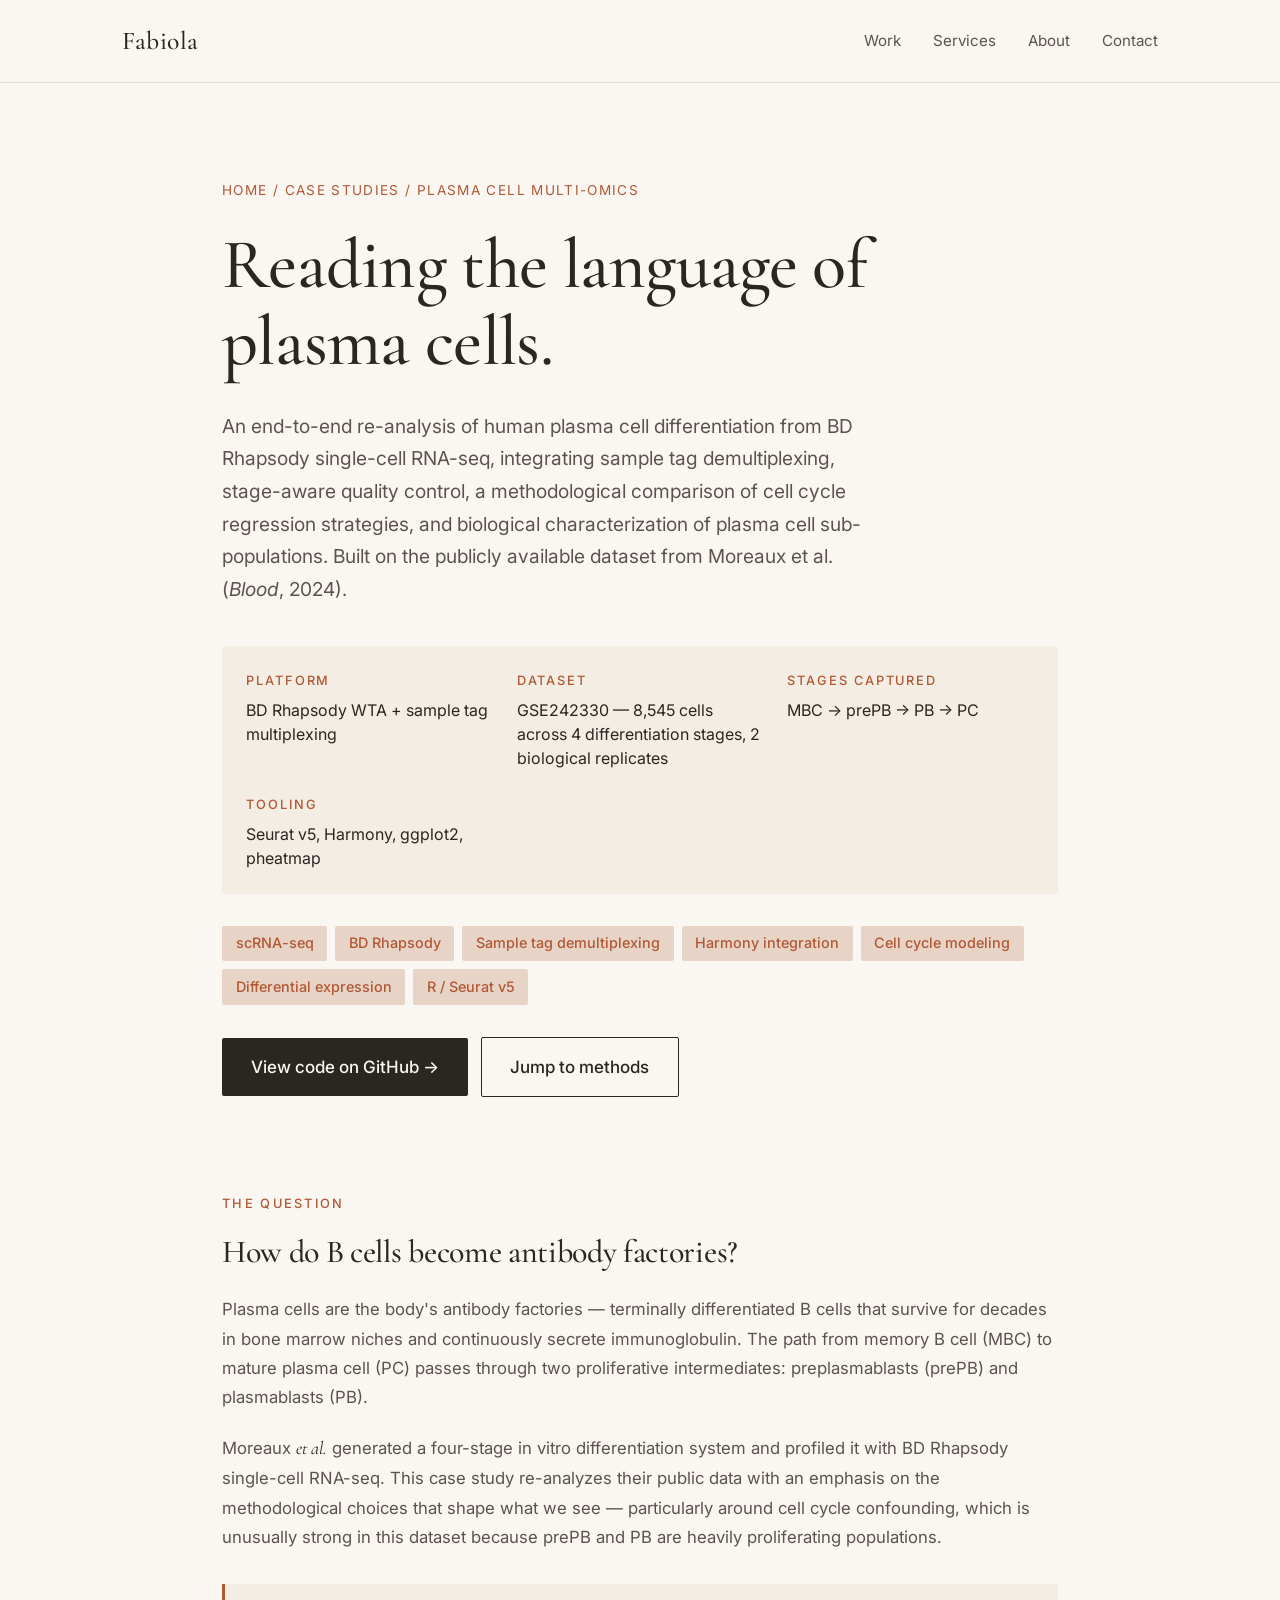
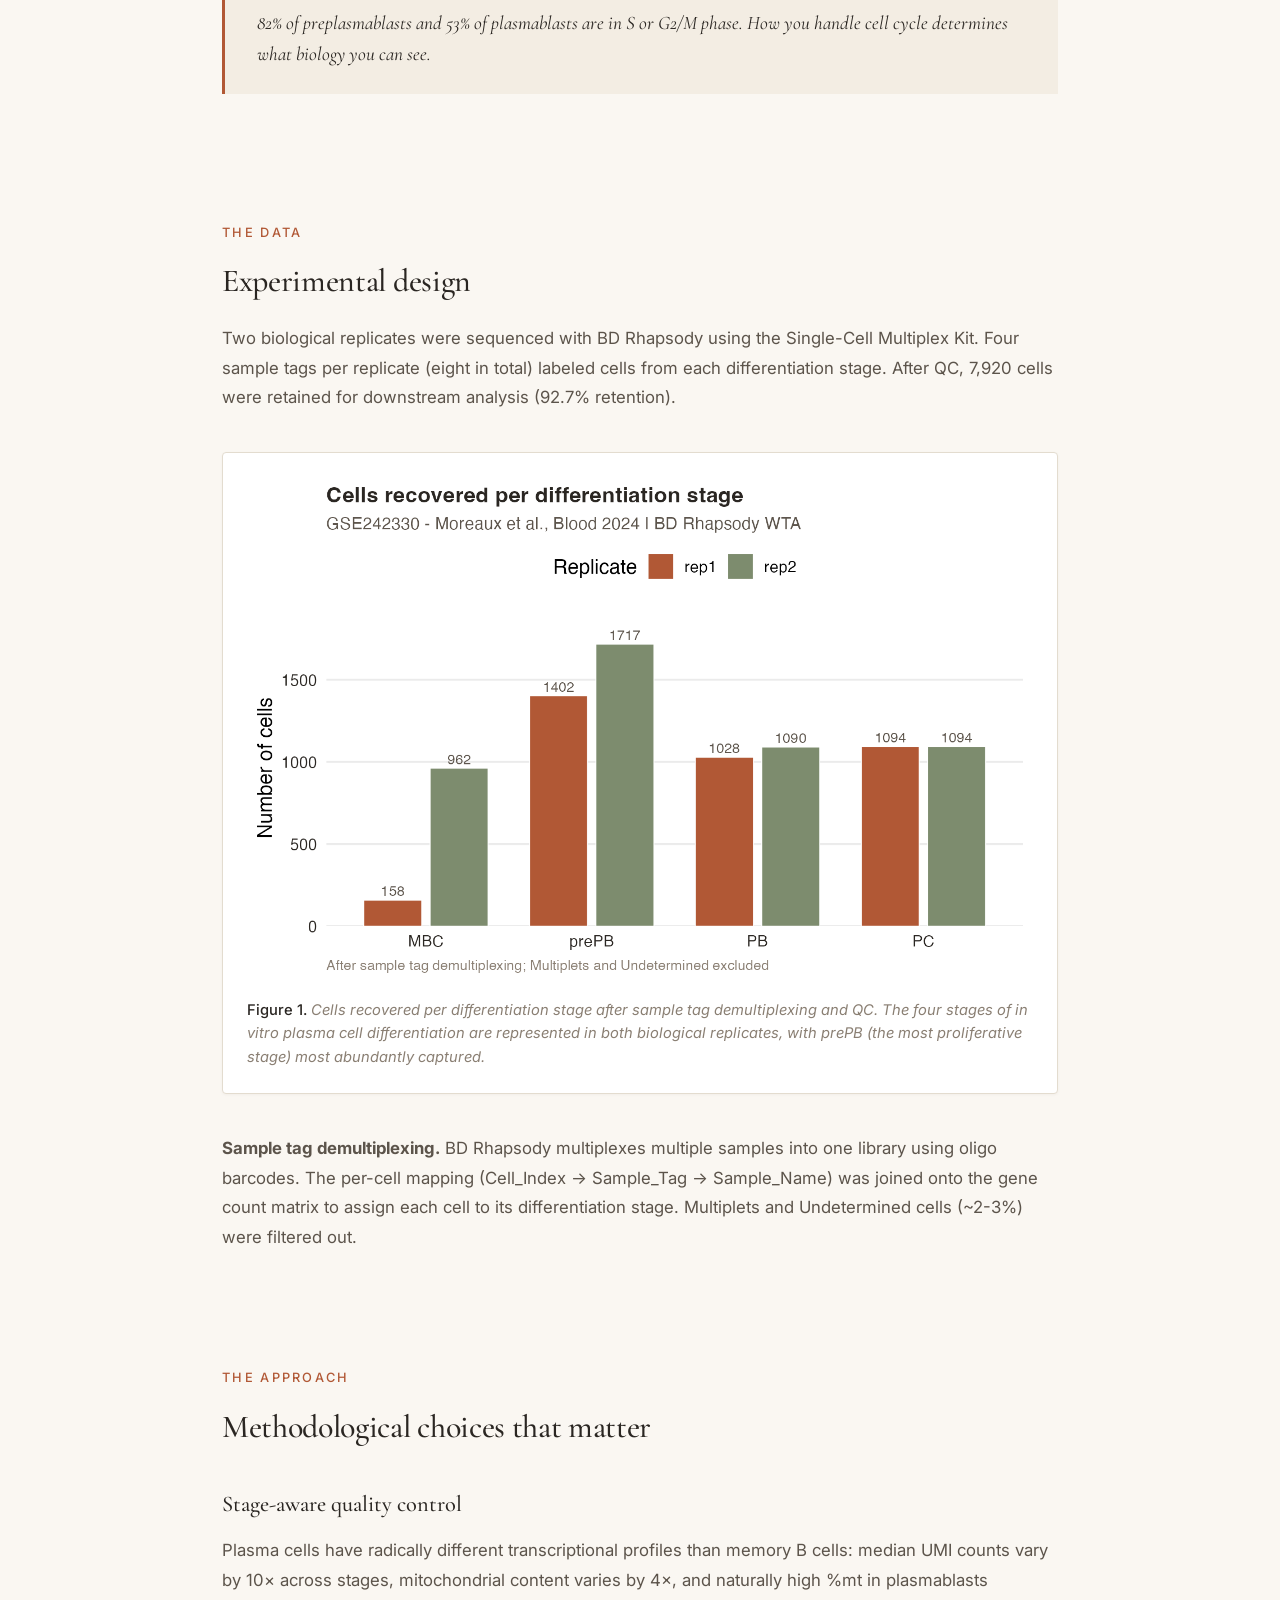
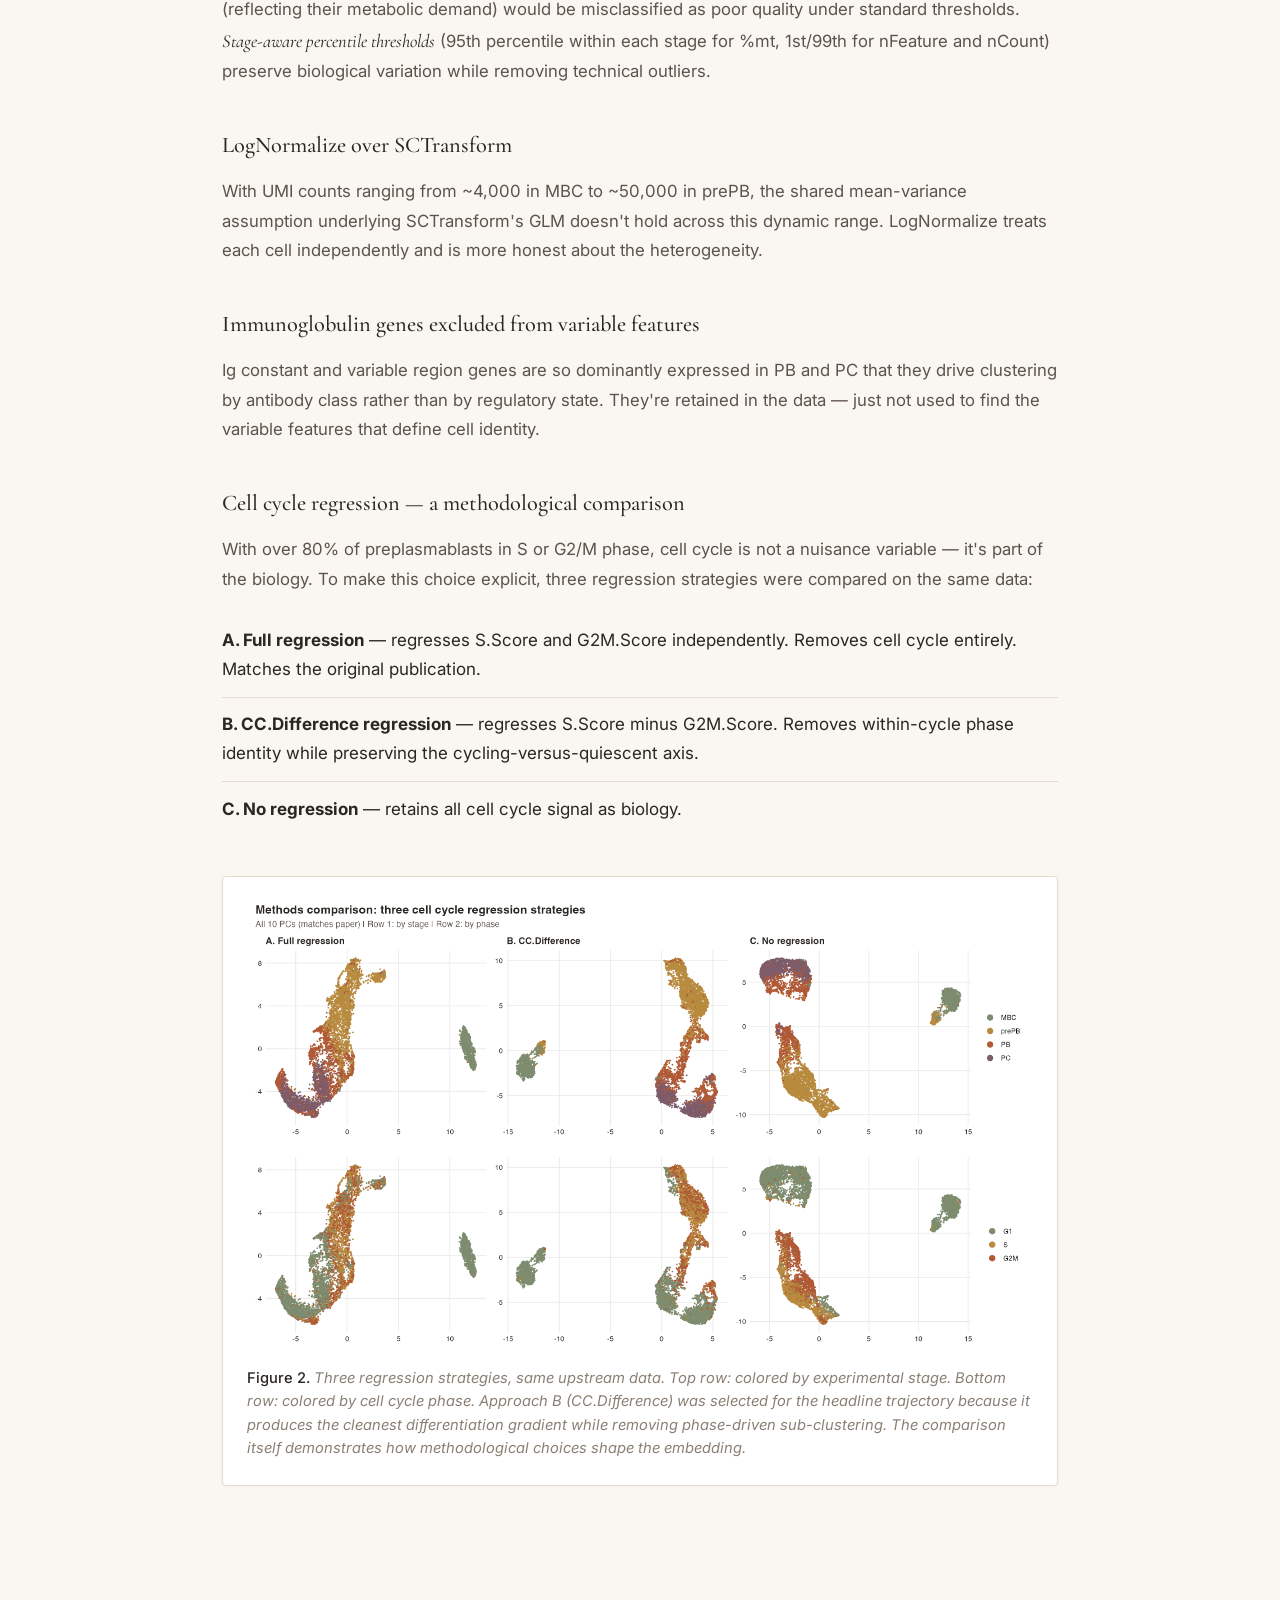
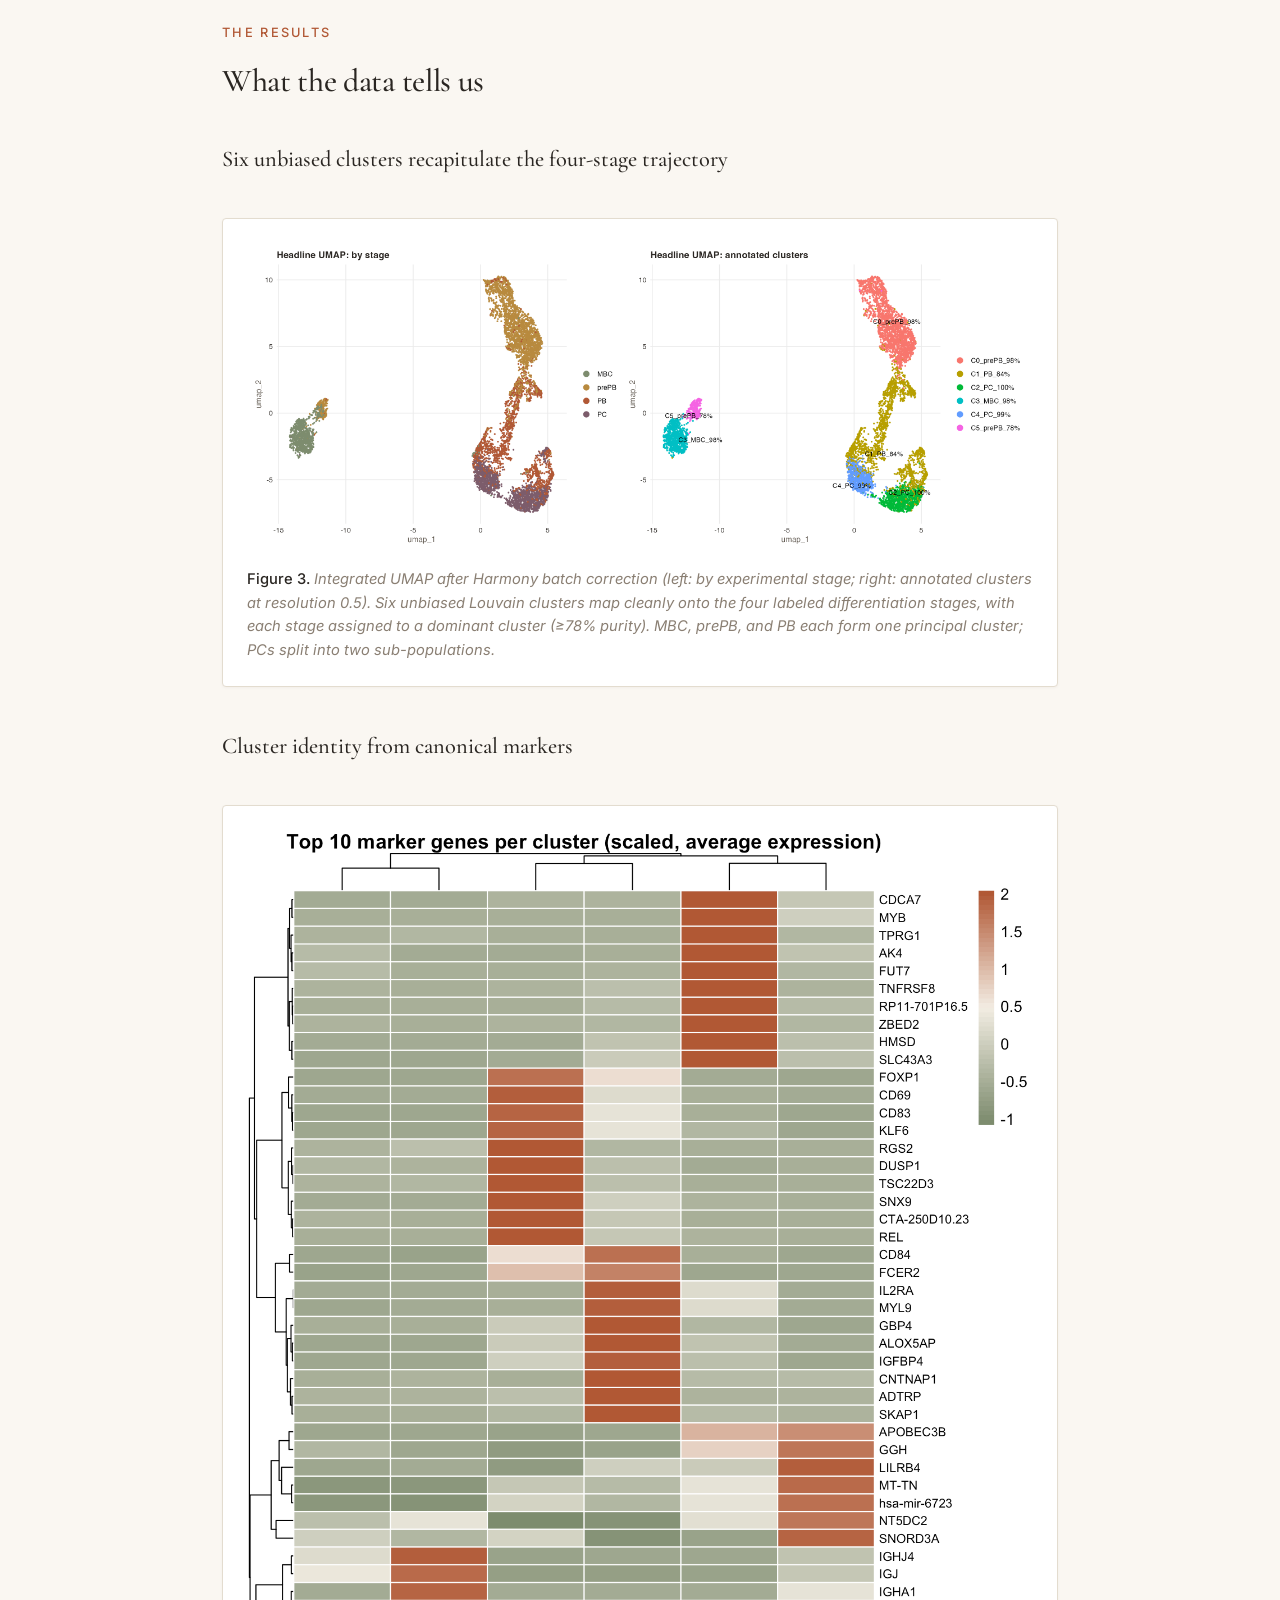
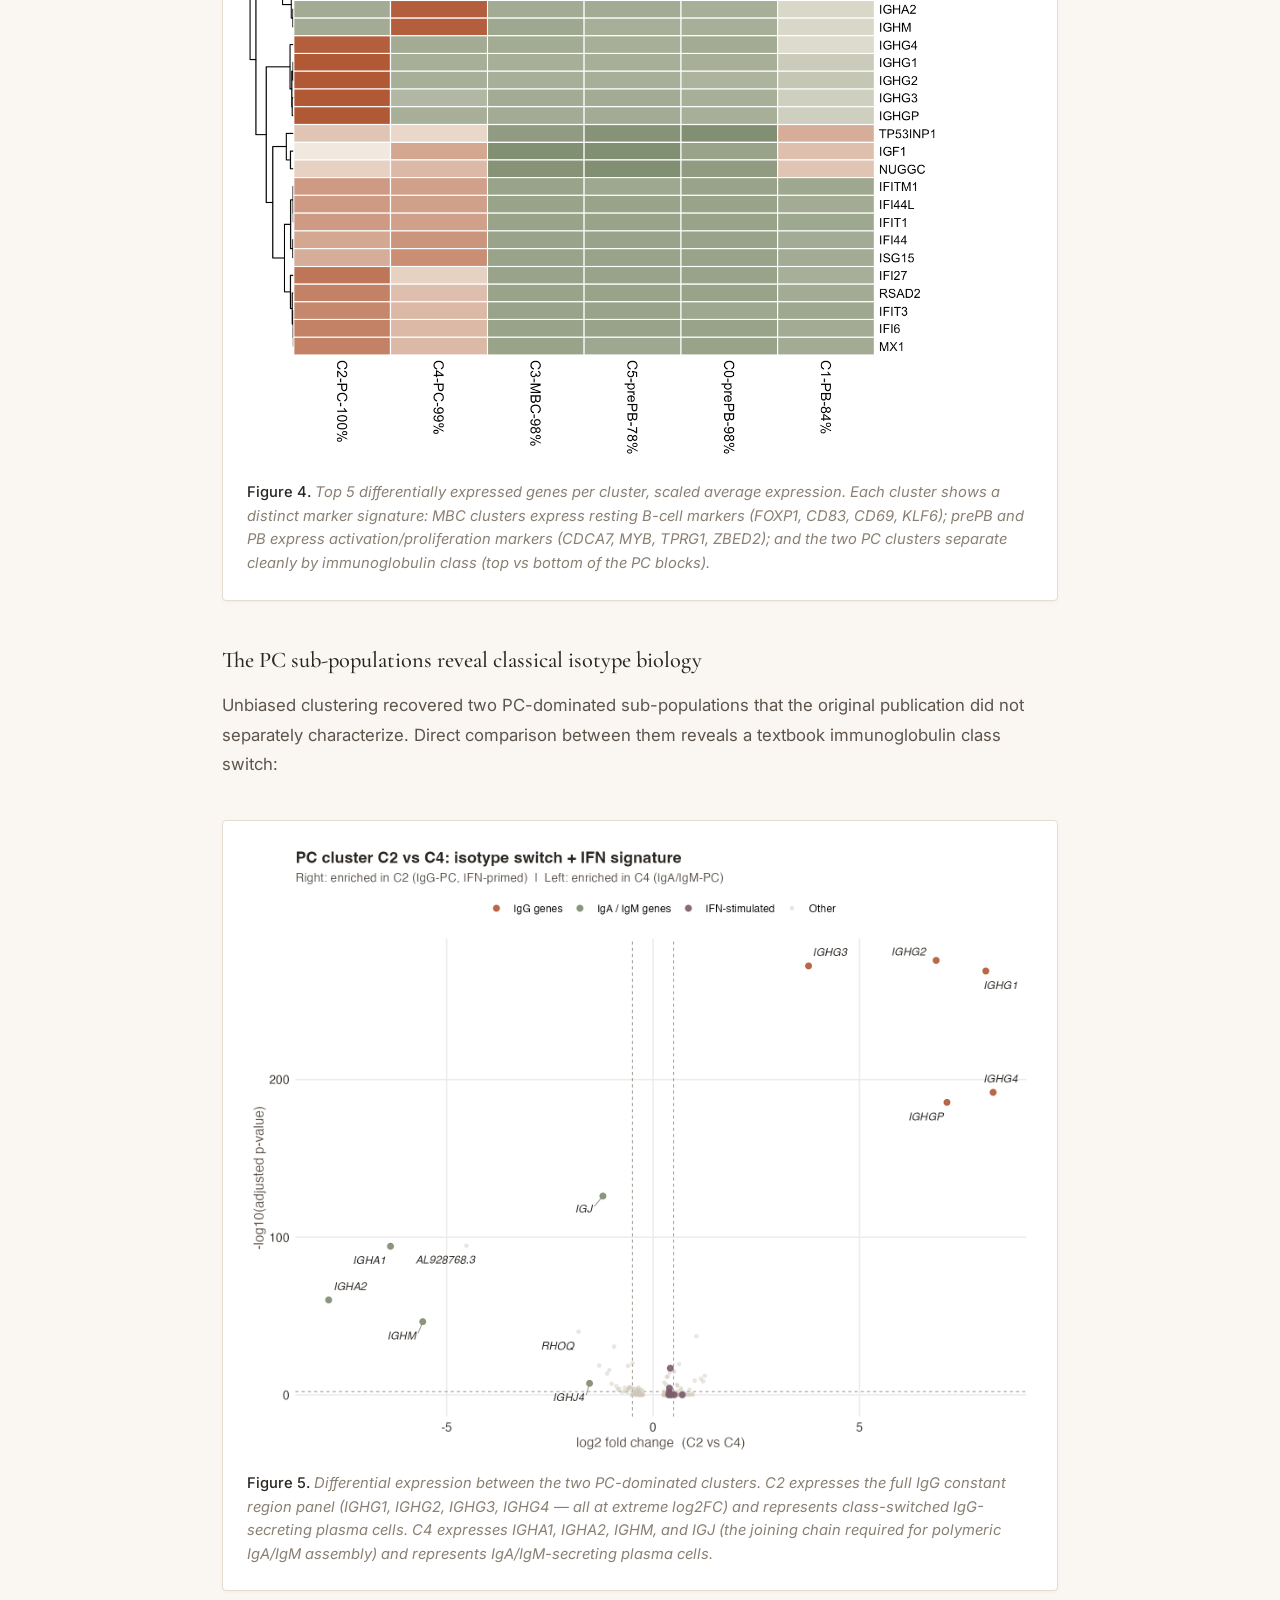
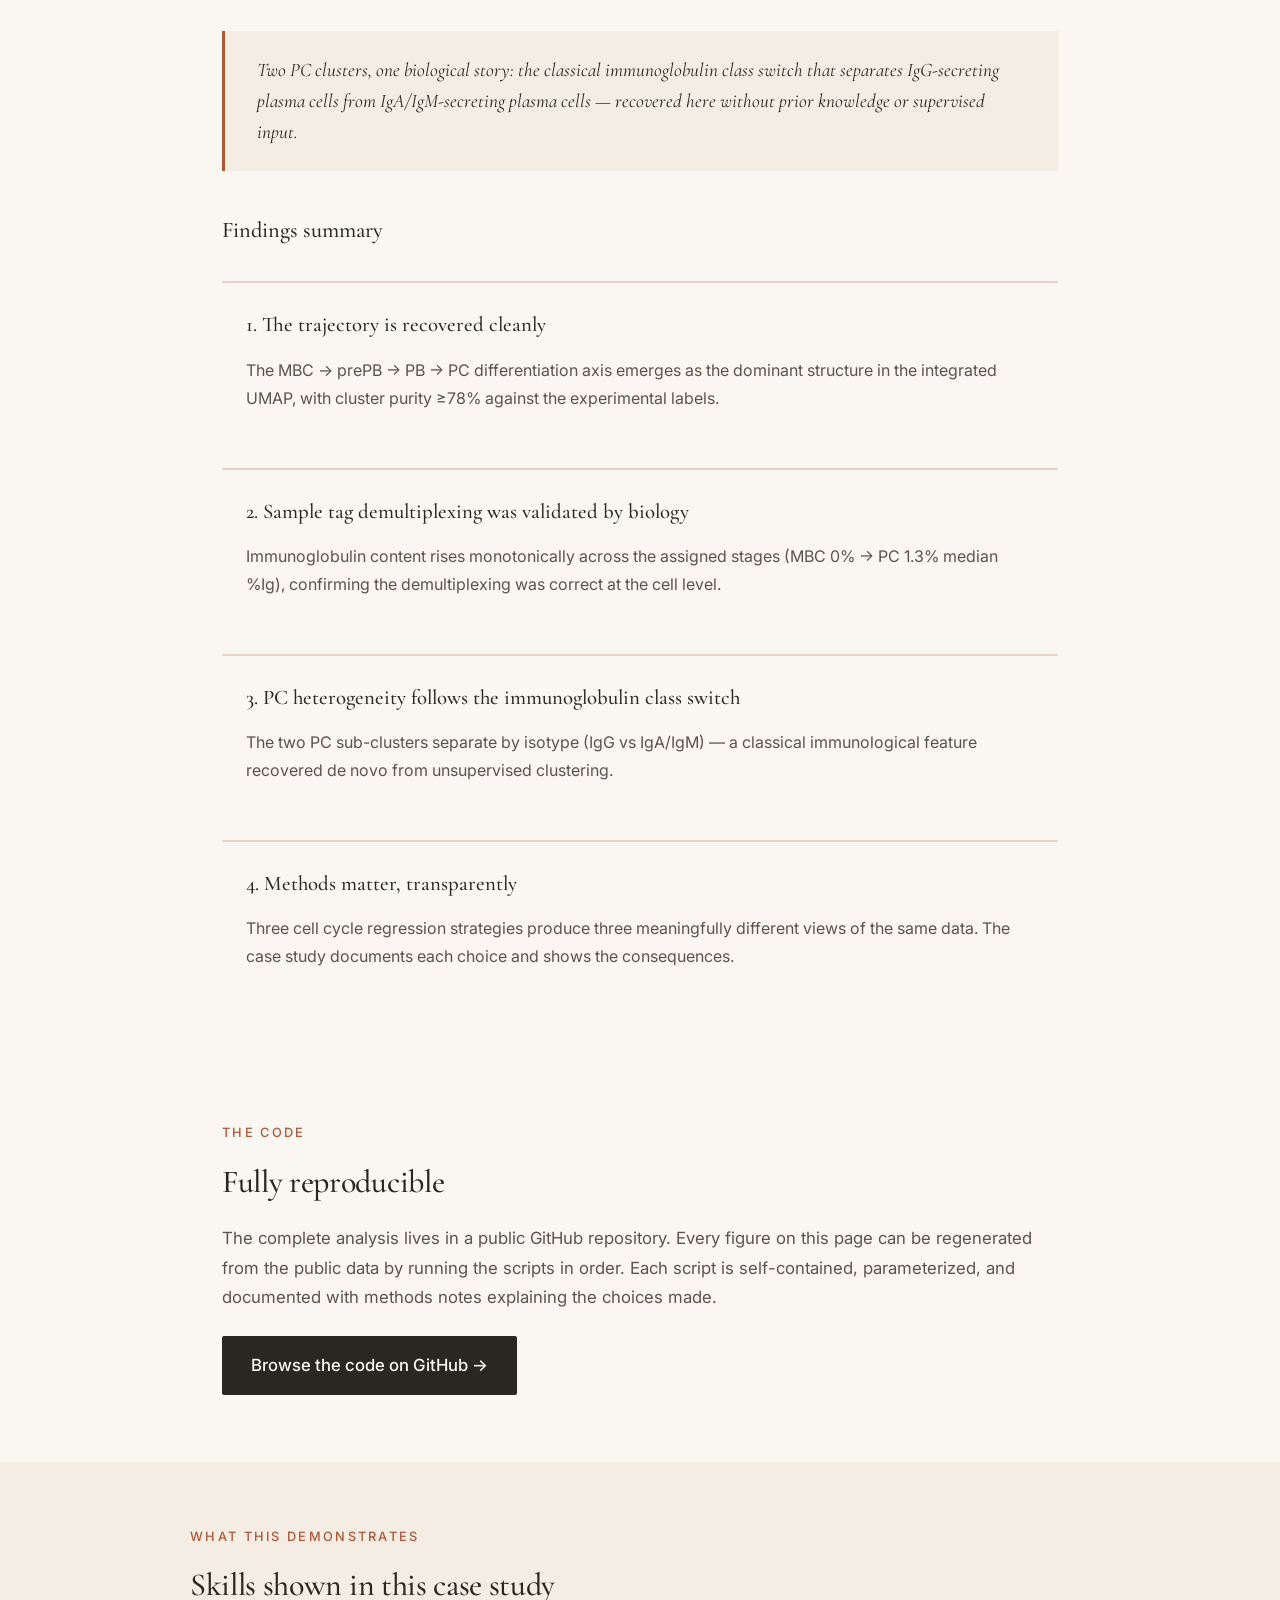
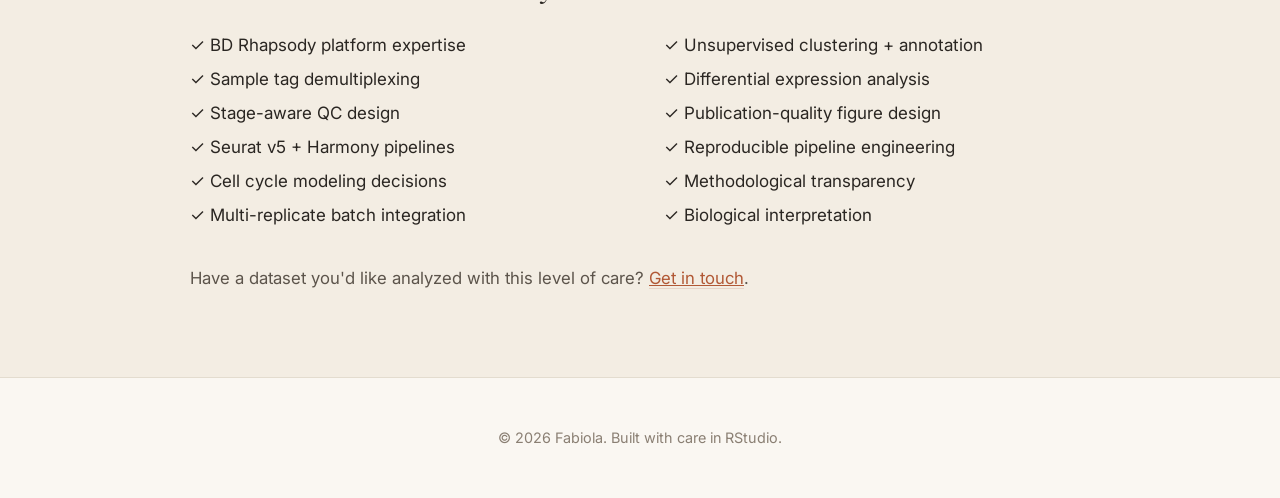
==== case-studies/plasma-cell-multiomics.html @ 5ca5fbdc "Add plasma cell multi-omics case study with figures" ====
<!DOCTYPE html>
<html lang="en">
<head>
  <meta charset="UTF-8">
  <meta name="viewport" content="width=device-width, initial-scale=1.0">
  <title>Plasma cell differentiation — single-cell multi-omics case study | Fabiola</title>
  <meta name="description" content="End-to-end re-analysis of human plasma cell differentiation from BD Rhapsody scRNA-seq data (Moreaux et al., Blood 2024).">
  <link rel="stylesheet" href="../css/style.css">
  <link rel="preconnect" href="https://fonts.googleapis.com">
  <link rel="preconnect" href="https://fonts.gstatic.com" crossorigin>
  <link href="https://fonts.googleapis.com/css2?family=Cormorant+Garamond:wght@400;500;600&family=Inter:wght@300;400;500;600&display=swap" rel="stylesheet">
  <style>
    /* Case study specific styles - extends the main style.css */
    .case-hero {
      padding: 6rem 2rem 3rem;
      max-width: 900px;
      margin: 0 auto;
    }
    .case-hero .breadcrumb {
      font-size: 0.85rem;
      letter-spacing: 0.1em;
      text-transform: uppercase;
      color: var(--accent);
      margin-bottom: 1.5rem;
    }
    .case-hero .breadcrumb a {
      color: var(--accent);
      text-decoration: none;
    }
    .case-hero .breadcrumb a:hover { border-bottom: 1px solid var(--accent); }

    .case-section {
      padding: 3rem 2rem;
      max-width: 900px;
      margin: 0 auto;
    }

    .case-section h2 {
      font-family: var(--serif);
      font-size: 2rem;
      font-weight: 500;
      color: var(--ink);
      margin-bottom: 1.5rem;
      letter-spacing: -0.01em;
    }

    .case-section h3 {
      font-family: var(--serif);
      font-size: 1.4rem;
      font-weight: 500;
      color: var(--ink);
      margin-top: 2.5rem;
      margin-bottom: 0.8rem;
    }

    .case-section p {
      font-size: 1.05rem;
      line-height: 1.75;
      color: var(--ink-soft);
      margin-bottom: 1.2rem;
    }

    .case-section em {
      font-family: var(--serif);
      font-style: italic;
      font-size: 1.1em;
      color: var(--ink);
    }

    .case-figure {
      margin: 2.5rem 0;
      padding: 1.5rem;
      background: white;
      border: 1px solid var(--border);
      border-radius: 4px;
      box-shadow: 0 1px 3px rgba(42, 38, 34, 0.04);
    }

    .case-figure img {
      width: 100%;
      height: auto;
      display: block;
      border-radius: 2px;
    }

    .case-figure figcaption {
      margin-top: 1rem;
      font-size: 0.92rem;
      color: var(--ink-mute);
      line-height: 1.6;
      font-style: italic;
    }

    .case-figure figcaption strong {
      font-style: normal;
      color: var(--ink);
      font-weight: 500;
    }

    .case-key-fact {
      padding: 1.5rem 2rem;
      background: var(--bg-alt);
      border-left: 3px solid var(--accent);
      margin: 2rem 0;
      font-family: var(--serif);
      font-size: 1.2rem;
      line-height: 1.6;
      color: var(--ink);
      font-style: italic;
    }

    .meta-box {
      display: grid;
      grid-template-columns: repeat(auto-fit, minmax(200px, 1fr));
      gap: 1.5rem;
      margin: 2rem 0;
      padding: 1.5rem;
      background: var(--bg-alt);
      border-radius: 4px;
    }

    .meta-box dt {
      font-size: 0.8rem;
      text-transform: uppercase;
      letter-spacing: 0.15em;
      color: var(--accent);
      font-weight: 500;
      margin-bottom: 0.4rem;
    }

    .meta-box dd {
      font-size: 1rem;
      color: var(--ink);
      margin: 0;
      line-height: 1.5;
    }

    .stack-list {
      display: flex;
      flex-wrap: wrap;
      gap: 0.5rem;
      margin: 1rem 0 2rem;
    }

    .stack-list span {
      padding: 0.35rem 0.85rem;
      background: var(--accent-soft);
      color: var(--accent);
      border-radius: 2px;
      font-size: 0.9rem;
      font-weight: 500;
    }

    .case-cta {
      display: inline-block;
      padding: 0.9rem 1.8rem;
      background: var(--ink);
      color: var(--bg);
      text-decoration: none;
      border-radius: 2px;
      font-weight: 500;
      margin-right: 0.5rem;
      transition: background 0.2s;
    }
    .case-cta:hover { background: var(--accent); }

    .case-cta.secondary {
      background: transparent;
      color: var(--ink);
      border: 1px solid var(--ink);
    }
    .case-cta.secondary:hover {
      background: var(--ink);
      color: var(--bg);
    }

    .findings-grid {
      display: grid;
      grid-template-columns: 1fr;
      gap: 2rem;
      margin: 2rem 0;
    }

    .finding {
      padding: 1.5rem;
      border-top: 2px solid var(--accent-soft);
    }

    .finding h4 {
      font-family: var(--serif);
      font-size: 1.3rem;
      font-weight: 500;
      color: var(--ink);
      margin-bottom: 0.8rem;
    }

    .finding p {
      font-size: 1rem;
      color: var(--ink-soft);
      margin-bottom: 0;
    }
  </style>
</head>
<body>

  <nav>
    <div class="nav-inner">
      <a href="../index.html" class="logo">Fabiola</a>
      <div class="nav-links">
        <a href="../index.html#work">Work</a>
        <a href="../index.html#services">Services</a>
        <a href="../index.html#about">About</a>
        <a href="../index.html#contact">Contact</a>
      </div>
    </div>
  </nav>

  <!-- ============================================
       HERO
       ============================================ -->
  <header class="case-hero">
    <p class="breadcrumb"><a href="../index.html">Home</a> / Case studies / Plasma cell multi-omics</p>
    <h1>Reading the language of plasma cells.</h1>
    <p class="lede">
      An end-to-end re-analysis of human plasma cell differentiation from BD Rhapsody
      single-cell RNA-seq, integrating sample tag demultiplexing, stage-aware quality
      control, a methodological comparison of cell cycle regression strategies, and
      biological characterization of plasma cell sub-populations. Built on the
      publicly available dataset from Moreaux et al. (<em>Blood</em>, 2024).
    </p>

    <dl class="meta-box">
      <div>
        <dt>Platform</dt>
        <dd>BD Rhapsody WTA + sample tag multiplexing</dd>
      </div>
      <div>
        <dt>Dataset</dt>
        <dd>GSE242330 — 8,545 cells across 4 differentiation stages, 2 biological replicates</dd>
      </div>
      <div>
        <dt>Stages captured</dt>
        <dd>MBC → prePB → PB → PC</dd>
      </div>
      <div>
        <dt>Tooling</dt>
        <dd>Seurat v5, Harmony, ggplot2, pheatmap</dd>
      </div>
    </dl>

    <div class="stack-list">
      <span>scRNA-seq</span>
      <span>BD Rhapsody</span>
      <span>Sample tag demultiplexing</span>
      <span>Harmony integration</span>
      <span>Cell cycle modeling</span>
      <span>Differential expression</span>
      <span>R / Seurat v5</span>
    </div>

    <a href="https://github.com/fblbleng/plasma-cell-multiome-case-study"
       class="case-cta" target="_blank" rel="noopener">View code on GitHub →</a>
    <a href="#methods" class="case-cta secondary">Jump to methods</a>
  </header>

  <!-- ============================================
       SECTION 1 — THE QUESTION
       ============================================ -->
  <section class="case-section">
    <p class="section-label" style="font-size: 0.8rem; text-transform: uppercase; letter-spacing: 0.18em; color: var(--accent); font-weight: 500;">The question</p>
    <h2>How do B cells become antibody factories?</h2>

    <p>
      Plasma cells are the body's antibody factories — terminally differentiated
      B cells that survive for decades in bone marrow niches and continuously secrete
      immunoglobulin. The path from memory B cell (MBC) to mature plasma cell (PC)
      passes through two proliferative intermediates: preplasmablasts (prePB) and
      plasmablasts (PB).
    </p>

    <p>
      Moreaux <em>et al.</em> generated a four-stage in vitro differentiation
      system and profiled it with BD Rhapsody single-cell RNA-seq. This case study
      re-analyzes their public data with an emphasis on the methodological choices
      that shape what we see — particularly around cell cycle confounding, which
      is unusually strong in this dataset because prePB and PB are heavily
      proliferating populations.
    </p>

    <div class="case-key-fact">
      82% of preplasmablasts and 53% of plasmablasts are in S or G2/M phase.
      How you handle cell cycle determines what biology you can see.
    </div>
  </section>

  <!-- ============================================
       SECTION 2 — DATASET & DESIGN
       ============================================ -->
  <section class="case-section">
    <p class="section-label" style="font-size: 0.8rem; text-transform: uppercase; letter-spacing: 0.18em; color: var(--accent); font-weight: 500;">The data</p>
    <h2>Experimental design</h2>

    <p>
      Two biological replicates were sequenced with BD Rhapsody using the Single-Cell
      Multiplex Kit. Four sample tags per replicate (eight in total) labeled cells
      from each differentiation stage. After QC, 7,920 cells were retained for
      downstream analysis (92.7% retention).
    </p>

    <figure class="case-figure">
      <img src="../images/case-study/01_cells_per_stage.png"
           alt="Bar chart showing cells recovered per differentiation stage and replicate">
      <figcaption>
        <strong>Figure 1.</strong> Cells recovered per differentiation stage after
        sample tag demultiplexing and QC. The four stages of in vitro plasma cell
        differentiation are represented in both biological replicates, with prePB
        (the most proliferative stage) most abundantly captured.
      </figcaption>
    </figure>

    <p>
      <strong>Sample tag demultiplexing.</strong> BD Rhapsody multiplexes multiple
      samples into one library using oligo barcodes. The per-cell mapping
      (Cell_Index → Sample_Tag → Sample_Name) was joined onto the gene count
      matrix to assign each cell to its differentiation stage. Multiplets and
      Undetermined cells (~2-3%) were filtered out.
    </p>
  </section>

  <!-- ============================================
       SECTION 3 — METHODS
       ============================================ -->
  <section class="case-section" id="methods">
    <p class="section-label" style="font-size: 0.8rem; text-transform: uppercase; letter-spacing: 0.18em; color: var(--accent); font-weight: 500;">The approach</p>
    <h2>Methodological choices that matter</h2>

    <h3>Stage-aware quality control</h3>
    <p>
      Plasma cells have radically different transcriptional profiles than memory B
      cells: median UMI counts vary by 10× across stages, mitochondrial content
      varies by 4×, and naturally high %mt in plasmablasts (reflecting their
      metabolic demand) would be misclassified as poor quality under standard
      thresholds. <em>Stage-aware percentile thresholds</em> (95th percentile
      within each stage for %mt, 1st/99th for nFeature and nCount) preserve
      biological variation while removing technical outliers.
    </p>

    <h3>LogNormalize over SCTransform</h3>
    <p>
      With UMI counts ranging from ~4,000 in MBC to ~50,000 in prePB, the shared
      mean-variance assumption underlying SCTransform's GLM doesn't hold across
      this dynamic range. LogNormalize treats each cell independently and is more
      honest about the heterogeneity.
    </p>

    <h3>Immunoglobulin genes excluded from variable features</h3>
    <p>
      Ig constant and variable region genes are so dominantly expressed in PB and
      PC that they drive clustering by antibody class rather than by regulatory
      state. They're retained in the data — just not used to find the variable
      features that define cell identity.
    </p>

    <h3>Cell cycle regression — a methodological comparison</h3>
    <p>
      With over 80% of preplasmablasts in S or G2/M phase, cell cycle is not a
      nuisance variable — it's part of the biology. To make this choice explicit,
      three regression strategies were compared on the same data:
    </p>

    <ul style="list-style: none; padding-left: 0; margin-bottom: 1.5rem;">
      <li style="padding: 0.8rem 0; border-bottom: 1px solid var(--border);">
        <strong style="color: var(--ink);">A. Full regression</strong>
        — regresses S.Score and G2M.Score independently. Removes cell cycle entirely.
        Matches the original publication.
      </li>
      <li style="padding: 0.8rem 0; border-bottom: 1px solid var(--border);">
        <strong style="color: var(--ink);">B. CC.Difference regression</strong>
        — regresses S.Score minus G2M.Score. Removes within-cycle phase identity
        while preserving the cycling-versus-quiescent axis.
      </li>
      <li style="padding: 0.8rem 0;">
        <strong style="color: var(--ink);">C. No regression</strong>
        — retains all cell cycle signal as biology.
      </li>
    </ul>

    <figure class="case-figure">
      <img src="../images/case-study/08_methods_comparison.png"
           alt="Side-by-side UMAP comparison of three cell cycle regression strategies">
      <figcaption>
        <strong>Figure 2.</strong> Three regression strategies, same upstream data.
        Top row: colored by experimental stage. Bottom row: colored by cell cycle
        phase. Approach B (CC.Difference) was selected for the headline trajectory
        because it produces the cleanest differentiation gradient while removing
        phase-driven sub-clustering. The comparison itself demonstrates how
        methodological choices shape the embedding.
      </figcaption>
    </figure>
  </section>

  <!-- ============================================
       SECTION 4 — RESULTS
       ============================================ -->
  <section class="case-section">
    <p class="section-label" style="font-size: 0.8rem; text-transform: uppercase; letter-spacing: 0.18em; color: var(--accent); font-weight: 500;">The results</p>
    <h2>What the data tells us</h2>

    <h3>Six unbiased clusters recapitulate the four-stage trajectory</h3>

    <figure class="case-figure">
      <img src="../images/case-study/13_annotated_umap.png"
           alt="Annotated headline UMAP showing the four differentiation stages and six unbiased clusters">
      <figcaption>
        <strong>Figure 3.</strong> Integrated UMAP after Harmony batch correction
        (left: by experimental stage; right: annotated clusters at resolution 0.5).
        Six unbiased Louvain clusters map cleanly onto the four labeled
        differentiation stages, with each stage assigned to a dominant cluster
        (≥78% purity). MBC, prePB, and PB each form one principal cluster; PCs
        split into two sub-populations.
      </figcaption>
    </figure>

    <h3>Cluster identity from canonical markers</h3>

    <figure class="case-figure">
      <img src="../images/case-study/16_top_marker_heatmap.png"
           alt="Heatmap of top 5 marker genes per cluster across all clusters">
      <figcaption>
        <strong>Figure 4.</strong> Top 5 differentially expressed genes per cluster,
        scaled average expression. Each cluster shows a distinct marker signature:
        MBC clusters express resting B-cell markers (FOXP1, CD83, CD69, KLF6);
        prePB and PB express activation/proliferation markers (CDCA7, MYB, TPRG1,
        ZBED2); and the two PC clusters separate cleanly by immunoglobulin class
        (top vs bottom of the PC blocks).
      </figcaption>
    </figure>

    <h3>The PC sub-populations reveal classical isotype biology</h3>

    <p>
      Unbiased clustering recovered two PC-dominated sub-populations that the
      original publication did not separately characterize. Direct comparison
      between them reveals a textbook immunoglobulin class switch:
    </p>

    <figure class="case-figure">
      <img src="../images/case-study/17_PCcluster_volcano.png"
           alt="Volcano plot of differential expression between the two PC clusters showing IgG vs IgA/IgM split">
      <figcaption>
        <strong>Figure 5.</strong> Differential expression between the two
        PC-dominated clusters. C2 expresses the full IgG constant region panel
        (IGHG1, IGHG2, IGHG3, IGHG4 — all at extreme log2FC) and represents
        class-switched IgG-secreting plasma cells. C4 expresses IGHA1, IGHA2,
        IGHM, and IGJ (the joining chain required for polymeric IgA/IgM assembly)
        and represents IgA/IgM-secreting plasma cells.
      </figcaption>
    </figure>

    <div class="case-key-fact">
      Two PC clusters, one biological story: the classical immunoglobulin class switch
      that separates IgG-secreting plasma cells from IgA/IgM-secreting plasma cells —
      recovered here without prior knowledge or supervised input.
    </div>

    <h3>Findings summary</h3>

    <div class="findings-grid">
      <div class="finding">
        <h4>1. The trajectory is recovered cleanly</h4>
        <p>
          The MBC → prePB → PB → PC differentiation axis emerges as the dominant
          structure in the integrated UMAP, with cluster purity ≥78% against the
          experimental labels.
        </p>
      </div>
      <div class="finding">
        <h4>2. Sample tag demultiplexing was validated by biology</h4>
        <p>
          Immunoglobulin content rises monotonically across the assigned stages
          (MBC 0% → PC 1.3% median %Ig), confirming the demultiplexing was correct
          at the cell level.
        </p>
      </div>
      <div class="finding">
        <h4>3. PC heterogeneity follows the immunoglobulin class switch</h4>
        <p>
          The two PC sub-clusters separate by isotype (IgG vs IgA/IgM) — a
          classical immunological feature recovered de novo from unsupervised
          clustering.
        </p>
      </div>
      <div class="finding">
        <h4>4. Methods matter, transparently</h4>
        <p>
          Three cell cycle regression strategies produce three meaningfully
          different views of the same data. The case study documents each choice
          and shows the consequences.
        </p>
      </div>
    </div>
  </section>

  <!-- ============================================
       SECTION 5 — REPRODUCIBILITY
       ============================================ -->
  <section class="case-section">
    <p class="section-label" style="font-size: 0.8rem; text-transform: uppercase; letter-spacing: 0.18em; color: var(--accent); font-weight: 500;">The code</p>
    <h2>Fully reproducible</h2>

    <p>
      The complete analysis lives in a public GitHub repository. Every figure on
      this page can be regenerated from the public data by running the scripts in
      order. Each script is self-contained, parameterized, and documented with
      methods notes explaining the choices made.
    </p>

    <p style="margin-top: 1.5rem;">
      <a href="https://github.com/fblbleng/plasma-cell-multiome-case-study"
         class="case-cta" target="_blank" rel="noopener">
        Browse the code on GitHub →
      </a>
    </p>
  </section>

  <!-- ============================================
       SECTION 6 — WHAT THIS DEMONSTRATES
       ============================================ -->
  <section class="case-section" style="background: var(--bg-alt); max-width: none; padding: 4rem 2rem;">
    <div style="max-width: 900px; margin: 0 auto;">
      <p class="section-label" style="font-size: 0.8rem; text-transform: uppercase; letter-spacing: 0.18em; color: var(--accent); font-weight: 500;">What this demonstrates</p>
      <h2>Skills shown in this case study</h2>

      <ul style="list-style: none; padding-left: 0; columns: 2; column-gap: 3rem; line-height: 2;">
        <li>✓ BD Rhapsody platform expertise</li>
        <li>✓ Sample tag demultiplexing</li>
        <li>✓ Stage-aware QC design</li>
        <li>✓ Seurat v5 + Harmony pipelines</li>
        <li>✓ Cell cycle modeling decisions</li>
        <li>✓ Multi-replicate batch integration</li>
        <li>✓ Unsupervised clustering + annotation</li>
        <li>✓ Differential expression analysis</li>
        <li>✓ Publication-quality figure design</li>
        <li>✓ Reproducible pipeline engineering</li>
        <li>✓ Methodological transparency</li>
        <li>✓ Biological interpretation</li>
      </ul>

      <p style="margin-top: 2rem;">
        Have a dataset you'd like analyzed with this level of care?
        <a href="../index.html#contact" style="color: var(--accent); border-bottom: 1px solid var(--accent-soft);">Get in touch</a>.
      </p>
    </div>
  </section>

  <footer>
    <div class="container">
      <p>© 2026 Fabiola. Built with care in RStudio.</p>
    </div>
  </footer>

</body>
</html>
---- css/style.css ----
/* ============================================
   Fabiola Portfolio — warm, personal aesthetic
   ============================================ */

/* Reset & base */
* {
  margin: 0;
  padding: 0;
  box-sizing: border-box;
}

:root {
  /* Warm, personal palette */
  --bg: #faf7f2;           /* warm off-white (paper) */
  --bg-alt: #f3ede3;       /* slightly deeper cream */
  --ink: #2a2622;          /* warm near-black */
  --ink-soft: #5c544b;     /* soft brown-grey for body */
  --ink-mute: #8a7f73;     /* muted for labels, captions */
  --accent: #b15835;       /* warm terracotta */
  --accent-soft: #e8d4c7;  /* dusty rose */
  --border: #e3dccf;       /* soft border tone */

  /* Typography */
  --serif: 'Cormorant Garamond', 'Georgia', serif;
  --sans: 'Inter', -apple-system, system-ui, sans-serif;
}

html {
  scroll-behavior: smooth;
}

body {
  background: var(--bg);
  color: var(--ink);
  font-family: var(--sans);
  font-size: 17px;
  line-height: 1.7;
  font-weight: 400;
  -webkit-font-smoothing: antialiased;
}

/* ============================================
   Navigation
   ============================================ */
nav {
  position: sticky;
  top: 0;
  background: rgba(250, 247, 242, 0.92);
  backdrop-filter: blur(12px);
  border-bottom: 1px solid var(--border);
  z-index: 100;
}

.nav-inner {
  max-width: 1100px;
  margin: 0 auto;
  padding: 1.2rem 2rem;
  display: flex;
  justify-content: space-between;
  align-items: center;
}

.logo {
  font-family: var(--serif);
  font-size: 1.6rem;
  font-weight: 500;
  color: var(--ink);
  text-decoration: none;
  letter-spacing: 0.02em;
}

.nav-links {
  display: flex;
  gap: 2rem;
}

.nav-links a {
  color: var(--ink-soft);
  text-decoration: none;
  font-size: 0.95rem;
  transition: color 0.2s;
}

.nav-links a:hover {
  color: var(--accent);
}

/* ============================================
   Hero
   ============================================ */
.hero {
  padding: 8rem 2rem 6rem;
  max-width: 1100px;
  margin: 0 auto;
}

.hero-inner {
  max-width: 780px;
}

.eyebrow {
  font-size: 0.85rem;
  text-transform: uppercase;
  letter-spacing: 0.18em;
  color: var(--accent);
  margin-bottom: 1.5rem;
  font-weight: 500;
}

h1 {
  font-family: var(--serif);
  font-size: clamp(2.5rem, 5.5vw, 4.5rem);
  font-weight: 500;
  line-height: 1.1;
  letter-spacing: -0.01em;
  margin-bottom: 1.8rem;
  color: var(--ink);
}

.lede {
  font-size: 1.2rem;
  line-height: 1.7;
  color: var(--ink-soft);
  margin-bottom: 2.5rem;
  max-width: 640px;
}

.cta-row {
  display: flex;
  gap: 1rem;
  flex-wrap: wrap;
}

.btn-primary, .btn-secondary {
  display: inline-block;
  padding: 0.9rem 1.8rem;
  text-decoration: none;
  font-size: 0.95rem;
  font-weight: 500;
  border-radius: 2px;
  transition: all 0.2s;
}

.btn-primary {
  background: var(--accent);
  color: var(--bg);
}

.btn-primary:hover {
  background: #99492c;
}

.btn-secondary {
  background: transparent;
  color: var(--ink);
  border: 1px solid var(--ink);
}

.btn-secondary:hover {
  background: var(--ink);
  color: var(--bg);
}

/* ============================================
   Sections
   ============================================ */
.section {
  padding: 6rem 2rem;
}

.section-alt {
  background: var(--bg-alt);
}

.container {
  max-width: 1100px;
  margin: 0 auto;
}

.container.narrow {
  max-width: 720px;
}

.container.center {
  text-align: center;
}

.section-label {
  font-size: 0.8rem;
  text-transform: uppercase;
  letter-spacing: 0.18em;
  color: var(--accent);
  margin-bottom: 1rem;
  font-weight: 500;
}

h2 {
  font-family: var(--serif);
  font-size: clamp(2rem, 4vw, 3rem);
  font-weight: 500;
  line-height: 1.15;
  margin-bottom: 1.5rem;
  color: var(--ink);
  letter-spacing: -0.01em;
}

.section-lede {
  font-size: 1.15rem;
  color: var(--ink-soft);
  margin-bottom: 3rem;
  max-width: 680px;
  line-height: 1.7;
}

/* ============================================
   Featured figure
   ============================================ */
.figure-feature {
  margin: 3rem 0;
  padding: 2rem;
  background: white;
  border: 1px solid var(--border);
  border-radius: 4px;
  box-shadow: 0 1px 3px rgba(42, 38, 34, 0.04);
}

.figure-feature img {
  width: 100%;
  height: auto;
  display: block;
  border-radius: 2px;
}

.figure-feature figcaption {
  margin-top: 1.5rem;
  font-size: 0.9rem;
  font-style: italic;
  color: var(--ink-mute);
  text-align: center;
  line-height: 1.6;
}

/* ============================================
   Case highlights
   ============================================ */
.case-highlights {
  display: grid;
  grid-template-columns: repeat(auto-fit, minmax(260px, 1fr));
  gap: 2.5rem;
  margin: 3rem 0;
}

.highlight h3 {
  font-family: var(--serif);
  font-size: 1.3rem;
  font-weight: 500;
  margin-bottom: 0.8rem;
  color: var(--ink);
}

.highlight p {
  color: var(--ink-soft);
  font-size: 0.98rem;
  line-height: 1.7;
}

.link-arrow {
  display: inline-block;
  color: var(--accent);
  text-decoration: none;
  font-weight: 500;
  font-size: 1rem;
  margin-top: 1rem;
  border-bottom: 1px solid transparent;
  transition: border-color 0.2s;
}

.link-arrow:hover {
  border-bottom-color: var(--accent);
}

/* ============================================
   Services grid
   ============================================ */
.services-grid {
  display: grid;
  grid-template-columns: repeat(auto-fit, minmax(280px, 1fr));
  gap: 2.5rem;
  margin-top: 3rem;
}

.service {
  padding: 1.5rem 0;
  border-top: 2px solid var(--accent-soft);
}

.service h3 {
  font-family: var(--serif);
  font-size: 1.35rem;
  font-weight: 500;
  margin-bottom: 0.8rem;
  color: var(--ink);
}

.service p {
  color: var(--ink-soft);
  font-size: 0.98rem;
  line-height: 1.7;
}

/* ============================================
   About / prose
   ============================================ */
.prose {
  font-size: 1.1rem;
  line-height: 1.8;
  color: var(--ink-soft);
  margin-bottom: 1.5rem;
}

.prose em {
  font-family: var(--serif);
  font-style: italic;
  font-size: 1.15em;
  color: var(--ink);
}

/* ============================================
   Contact
   ============================================ */
.contact-line {
  margin: 2.5rem 0 1rem;
  font-family: var(--serif);
  font-size: 1.8rem;
}

.contact-line a {
  color: var(--accent);
  text-decoration: none;
  border-bottom: 1px solid var(--accent-soft);
  transition: border-color 0.2s;
}

.contact-line a:hover {
  border-bottom-color: var(--accent);
}

.contact-secondary {
  color: var(--ink-mute);
  font-size: 0.95rem;
}

.contact-secondary a {
  color: var(--ink-soft);
  text-decoration: none;
  margin: 0 0.3rem;
}

.contact-secondary a:hover {
  color: var(--accent);
}

/* ============================================
   Footer
   ============================================ */
footer {
  padding: 3rem 2rem;
  border-top: 1px solid var(--border);
  text-align: center;
}

footer p {
  color: var(--ink-mute);
  font-size: 0.9rem;
}

/* ============================================
   Mobile
   ============================================ */
@media (max-width: 640px) {
  .nav-links {
    gap: 1.2rem;
  }
  .nav-links a {
    font-size: 0.88rem;
  }
  .hero {
    padding: 5rem 1.5rem 4rem;
  }
  .section {
    padding: 4rem 1.5rem;
  }
  .figure-feature {
    padding: 1rem;
  }
  .case-highlights {
    gap: 1.8rem;
  }
}
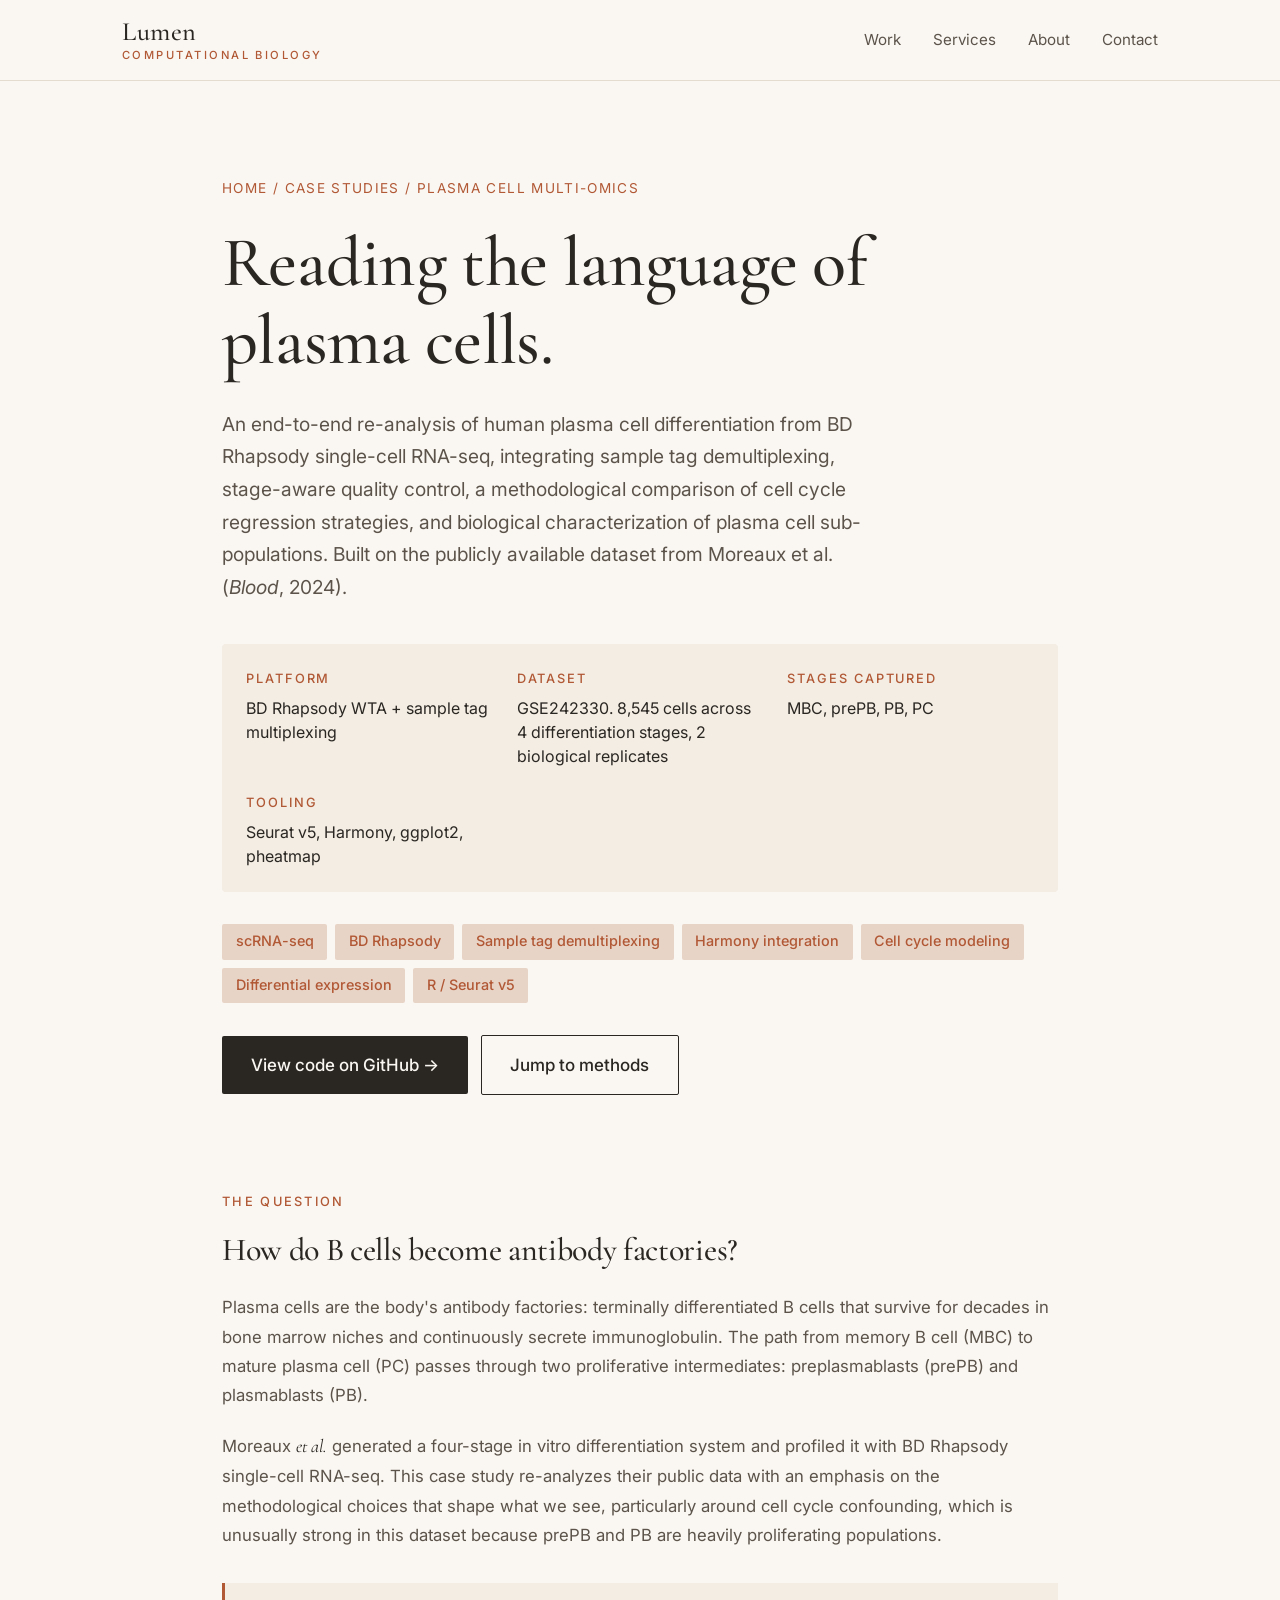
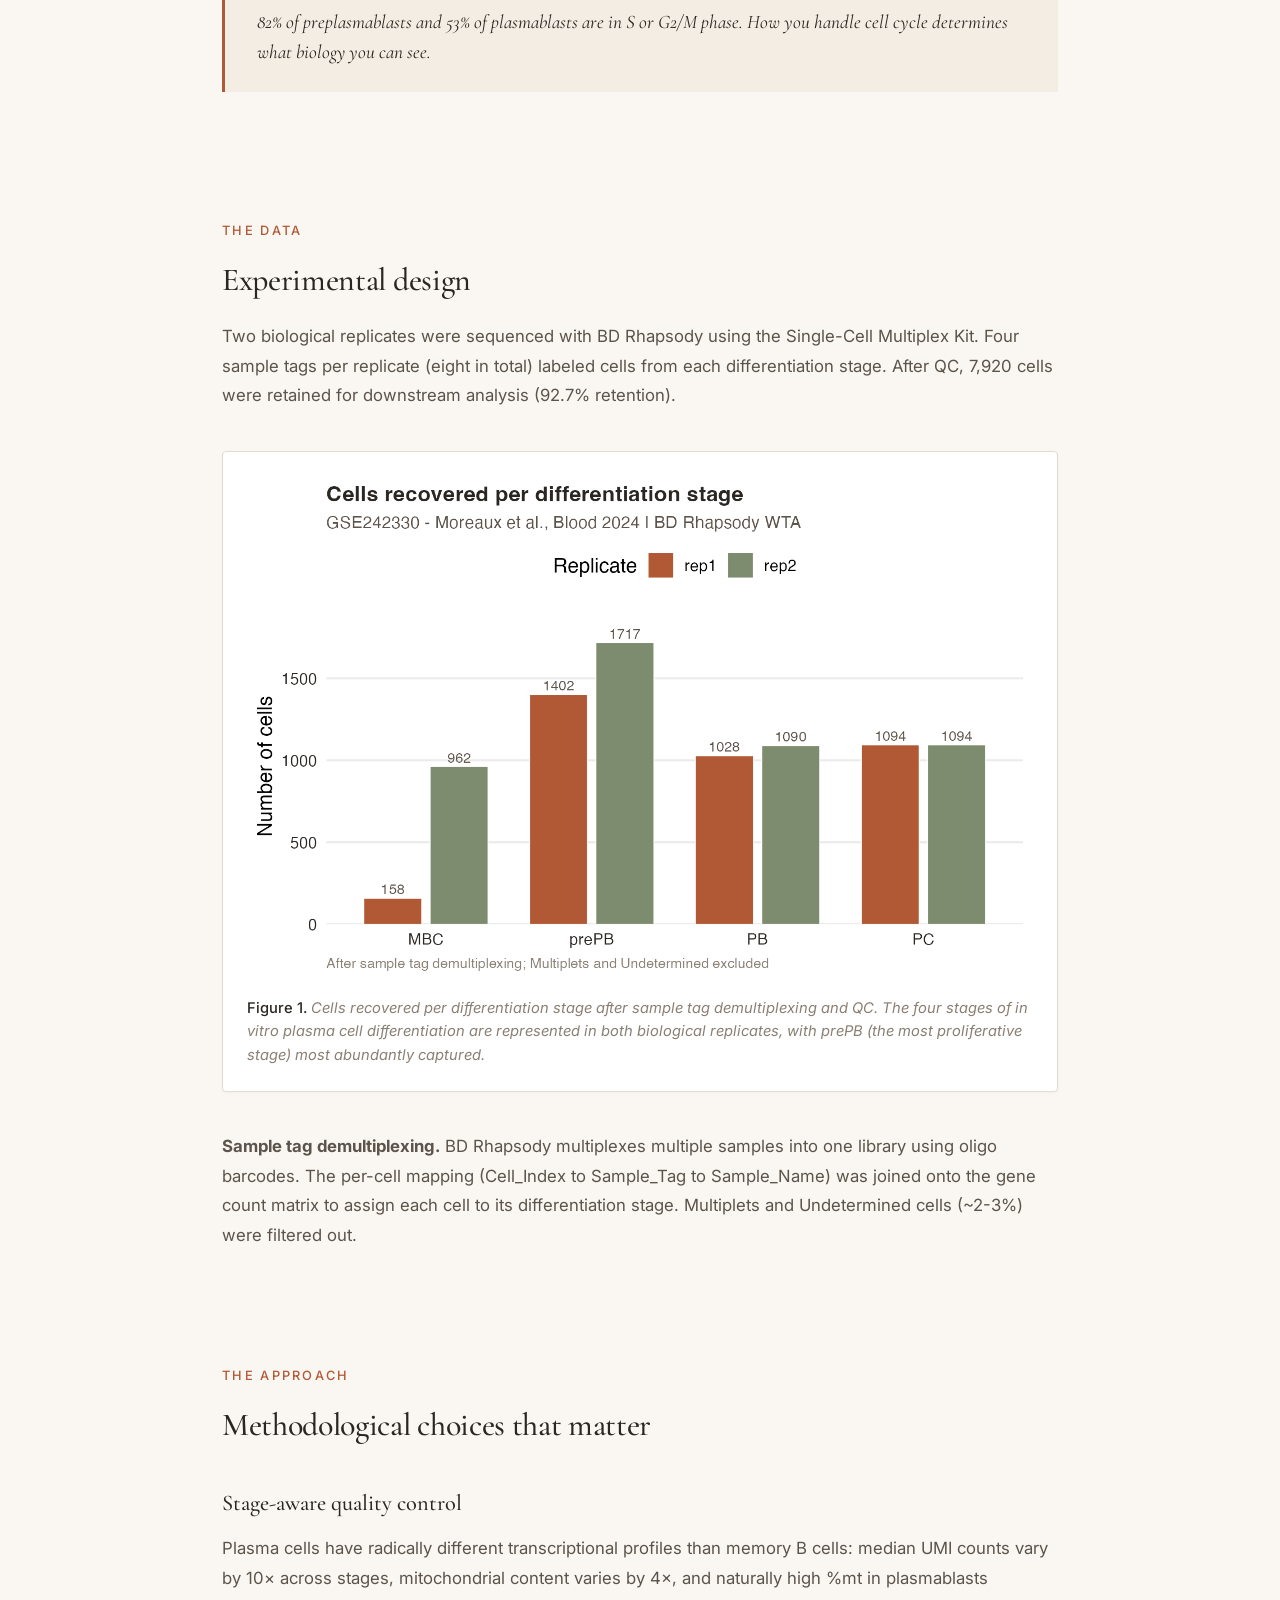
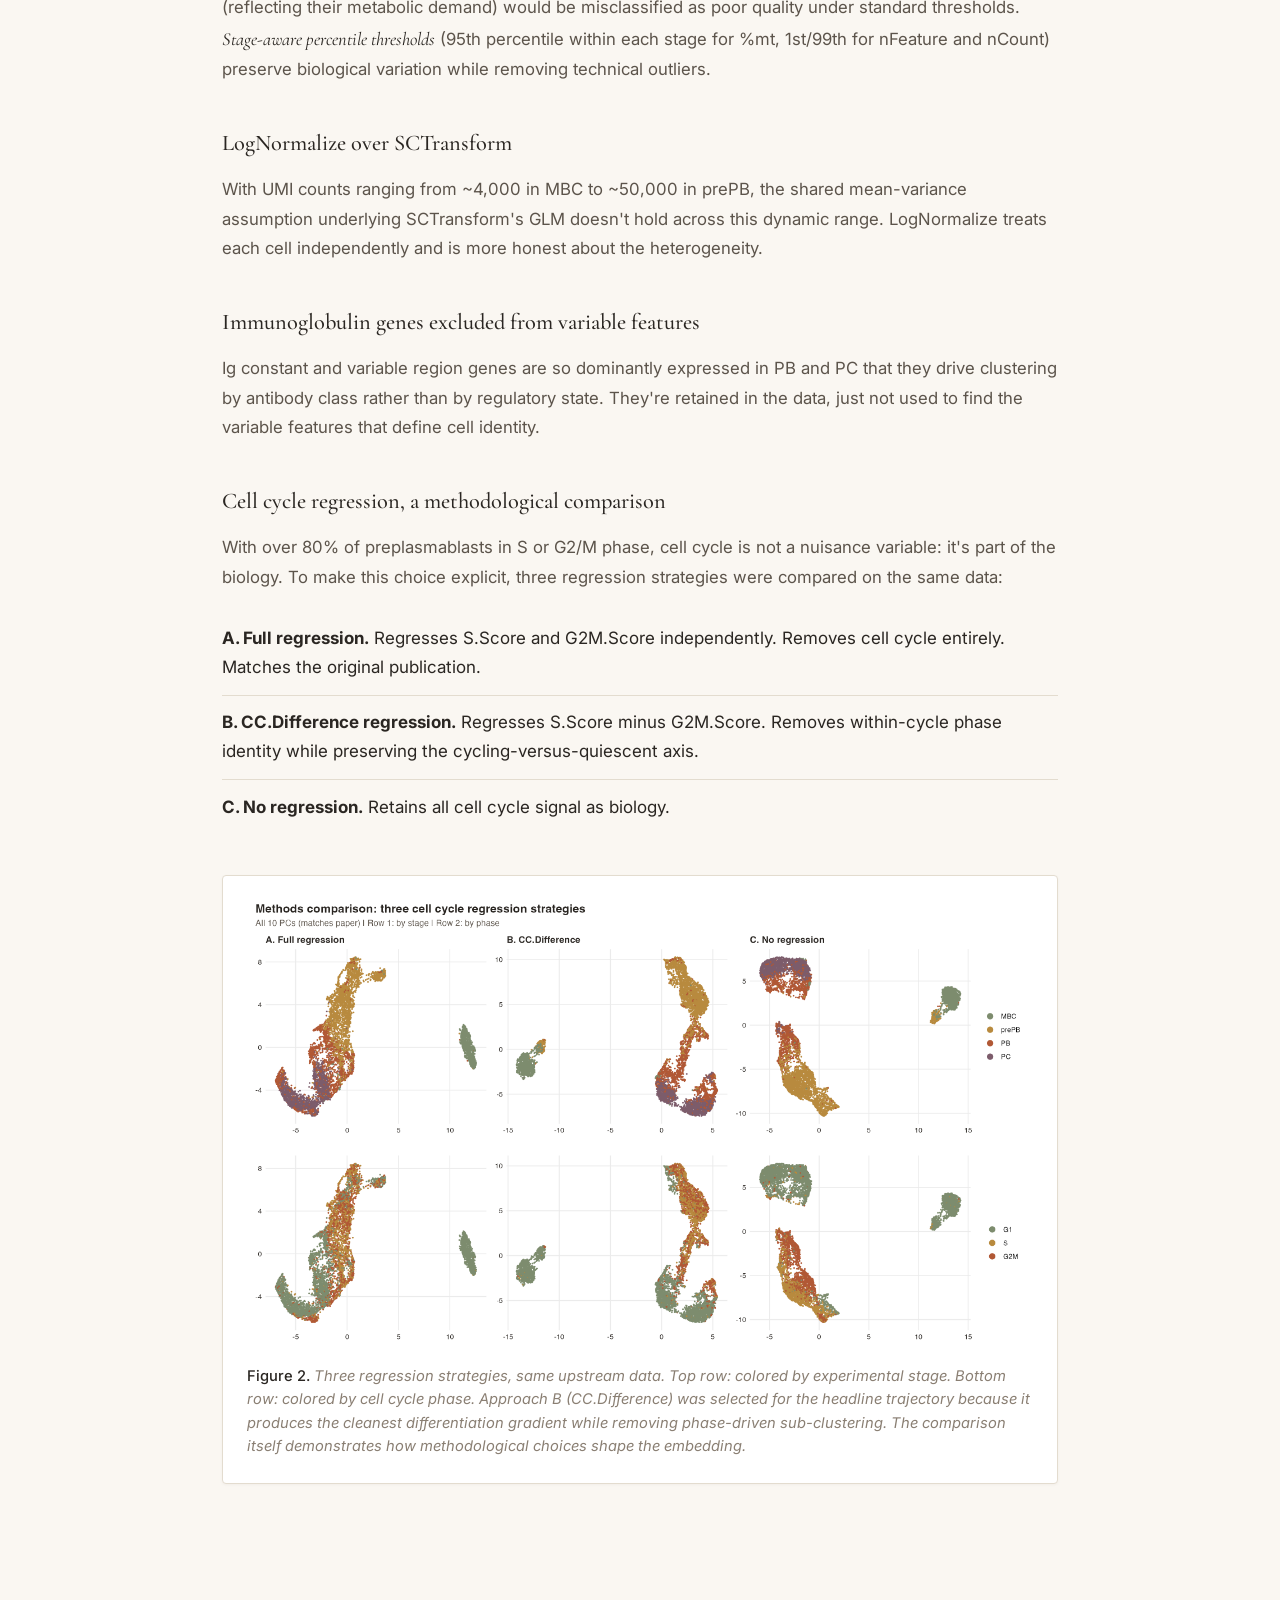
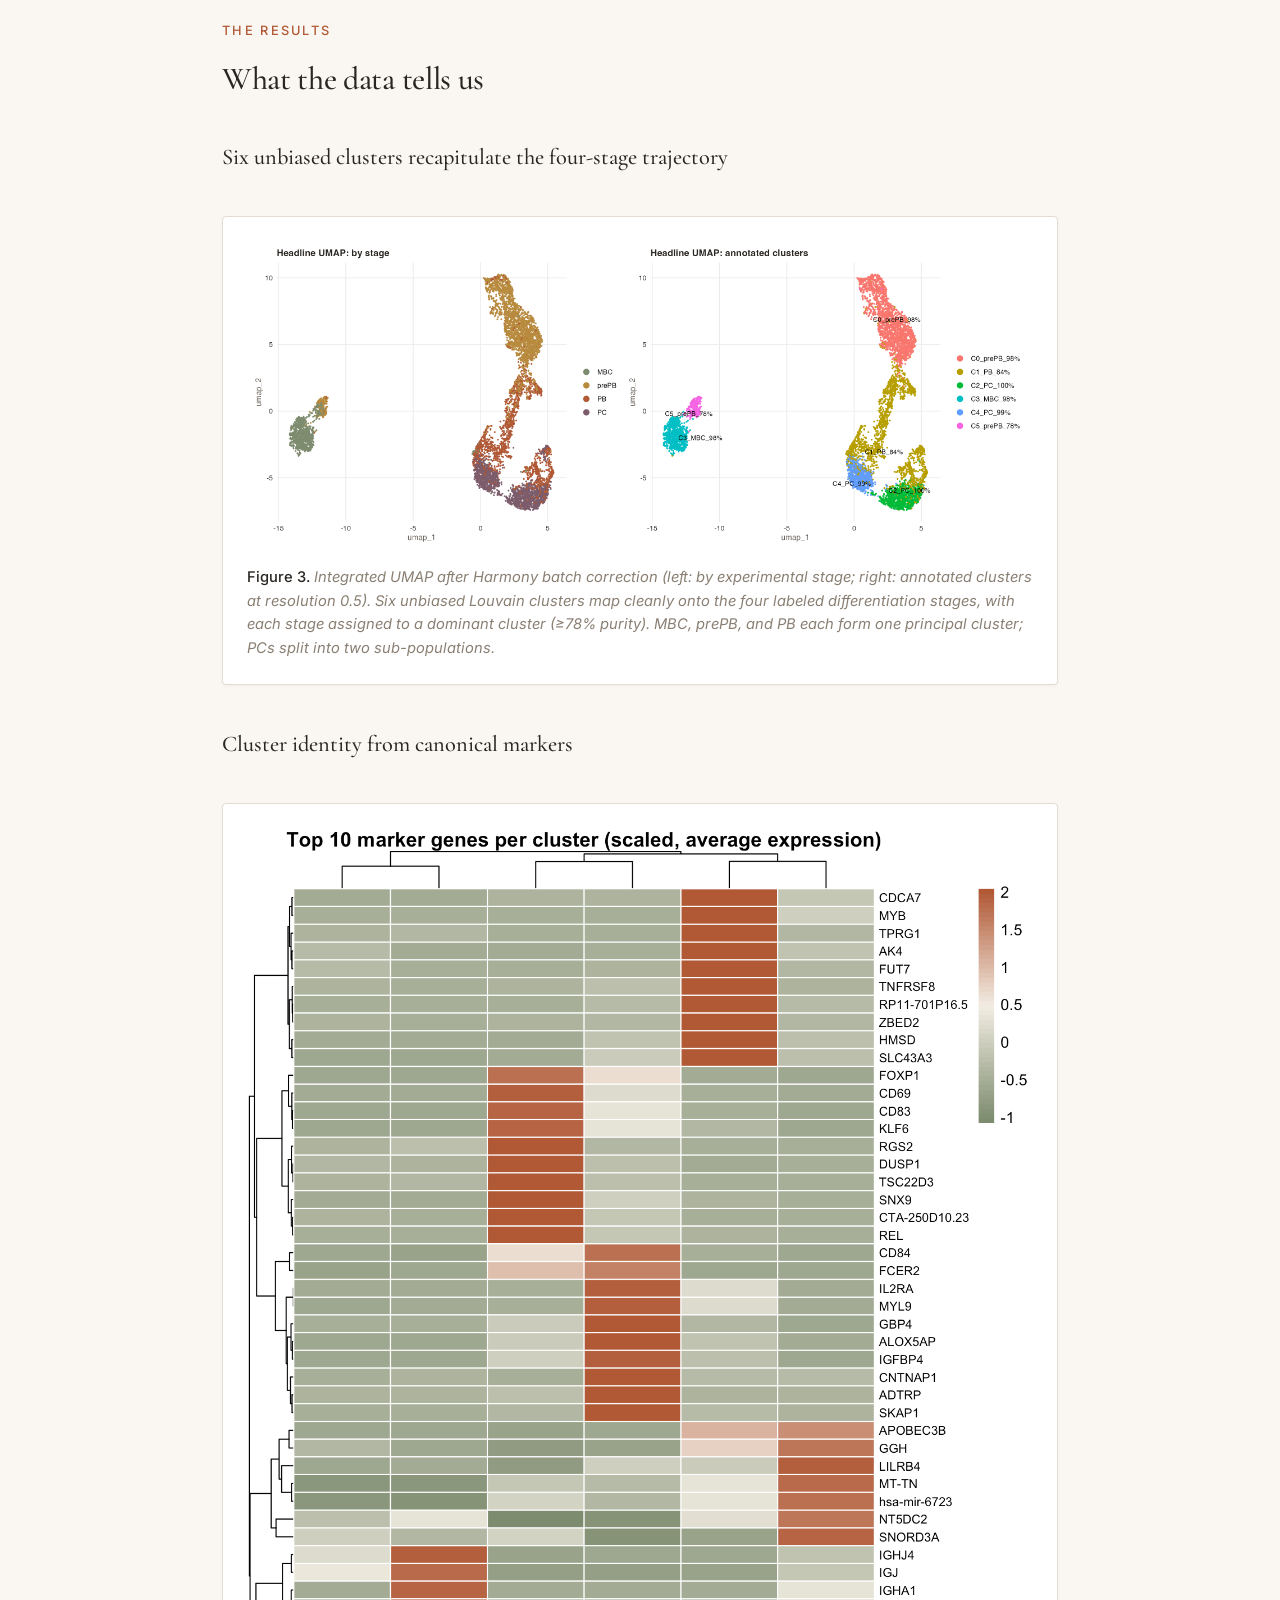
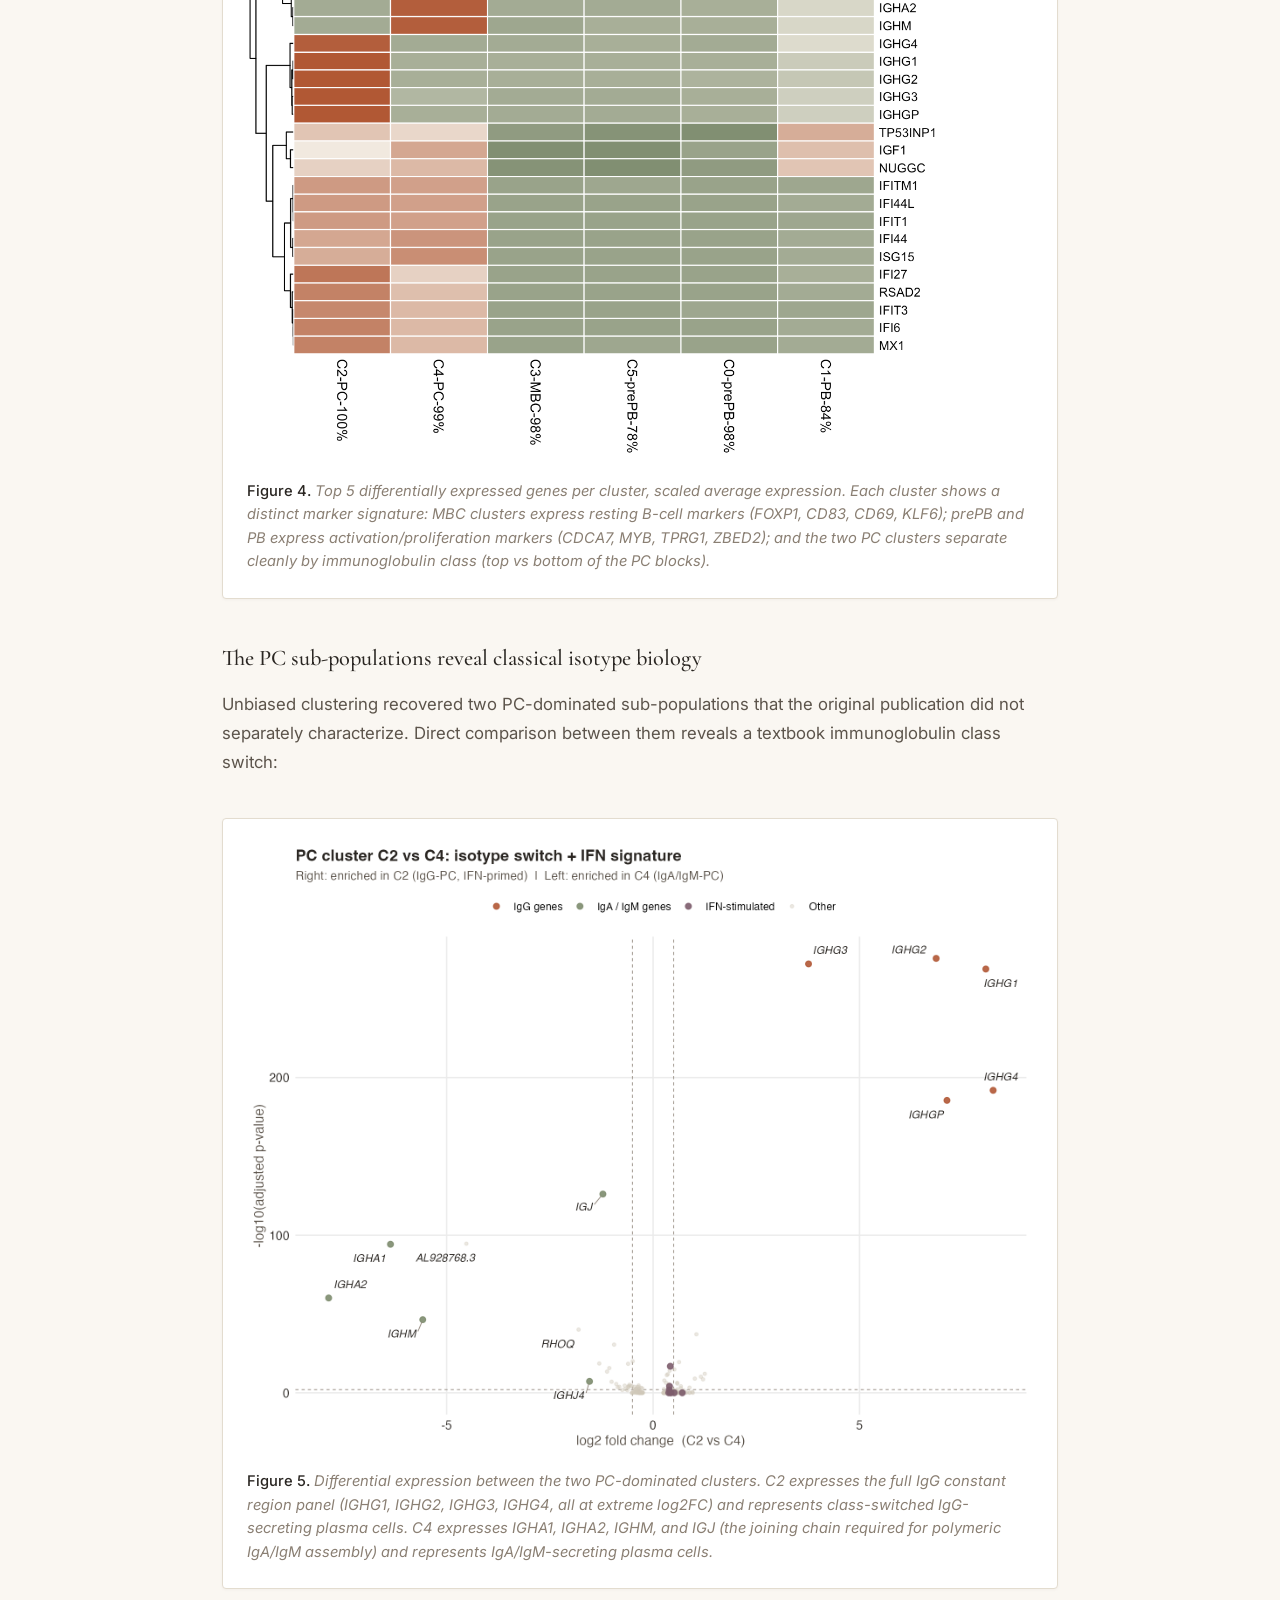
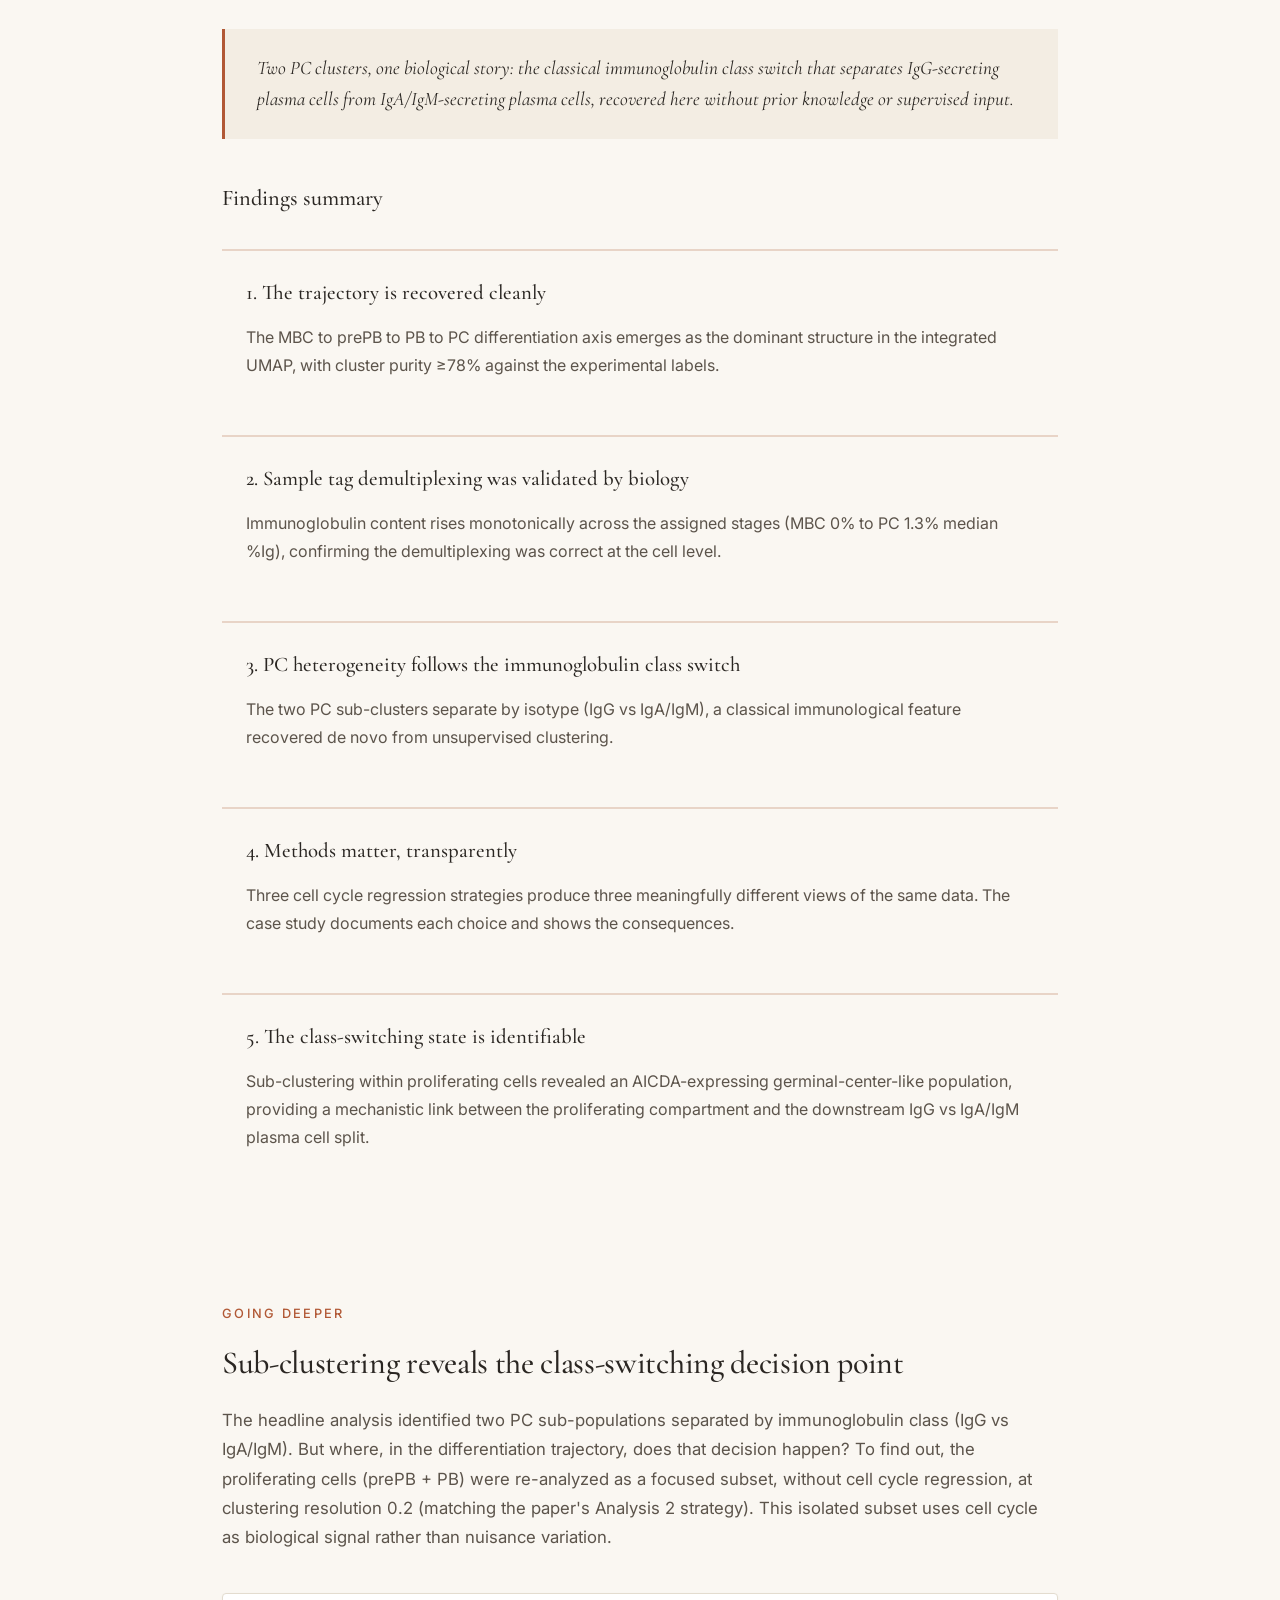
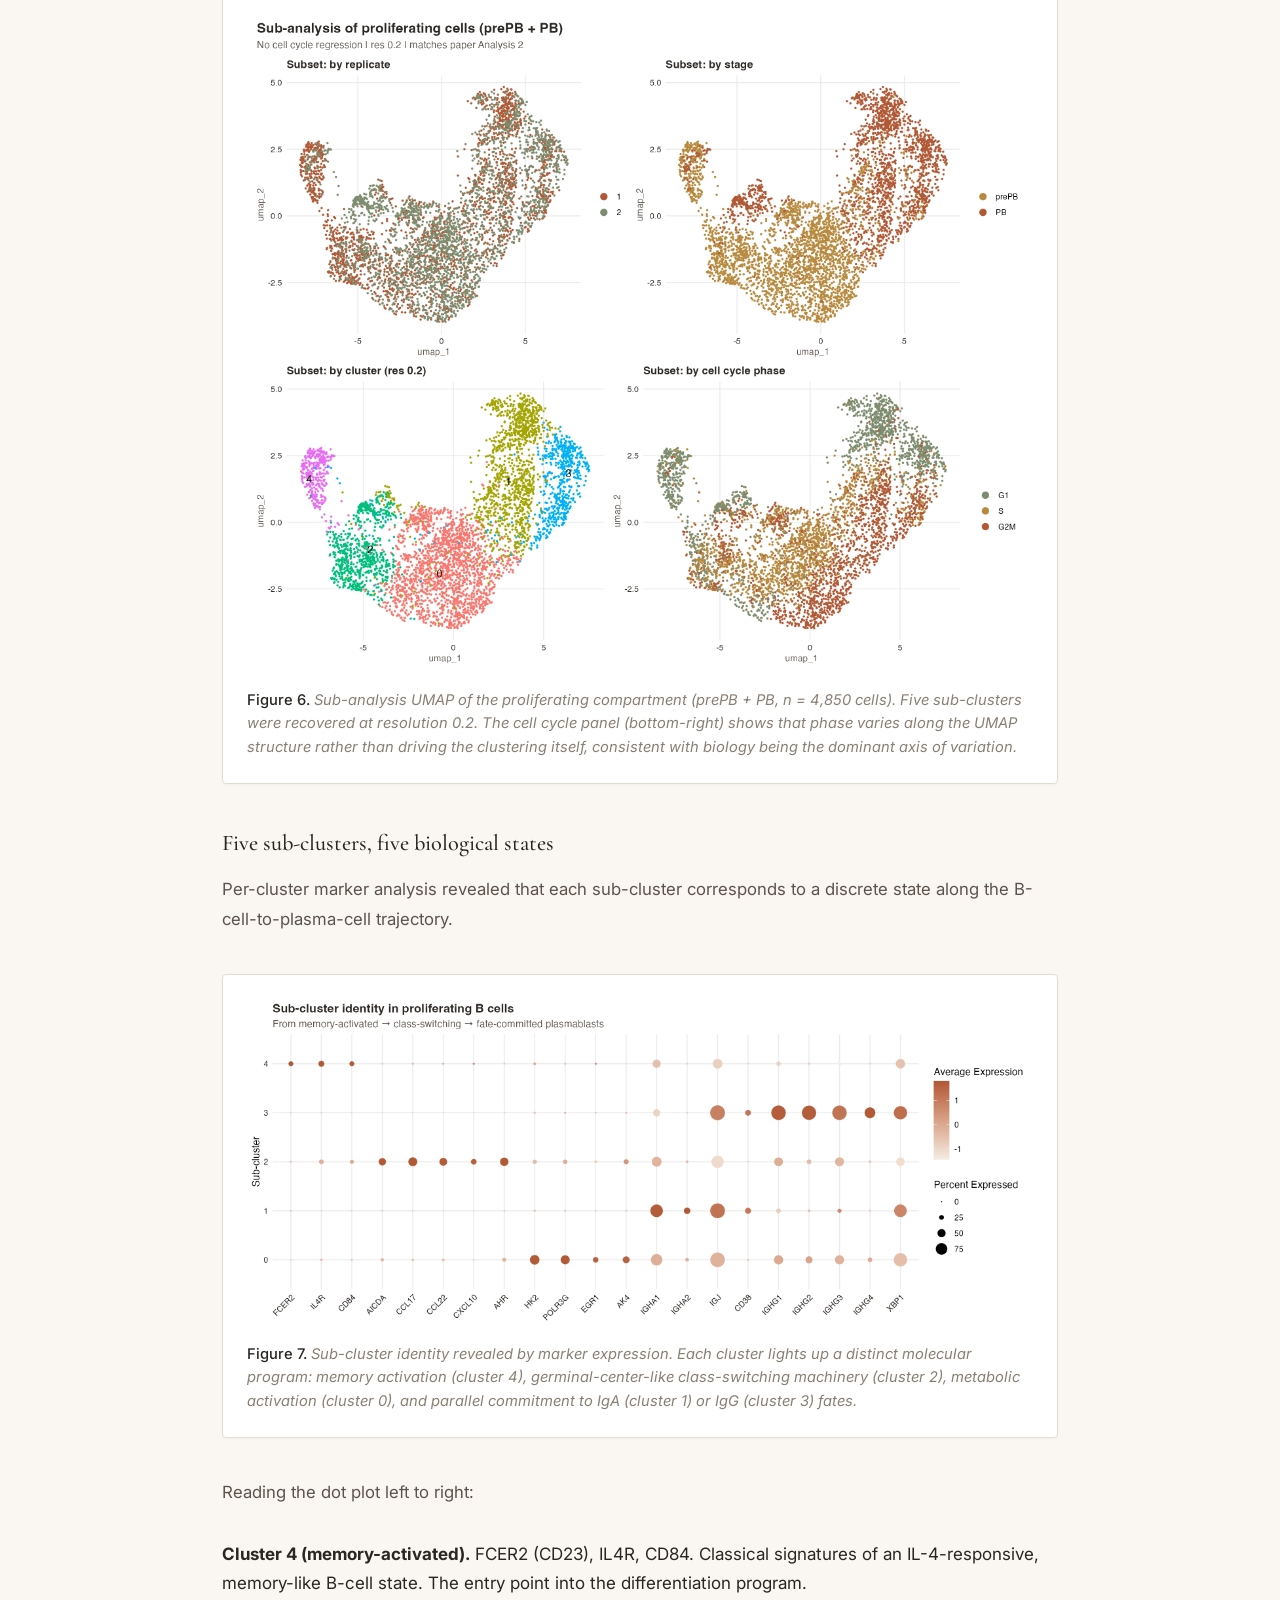
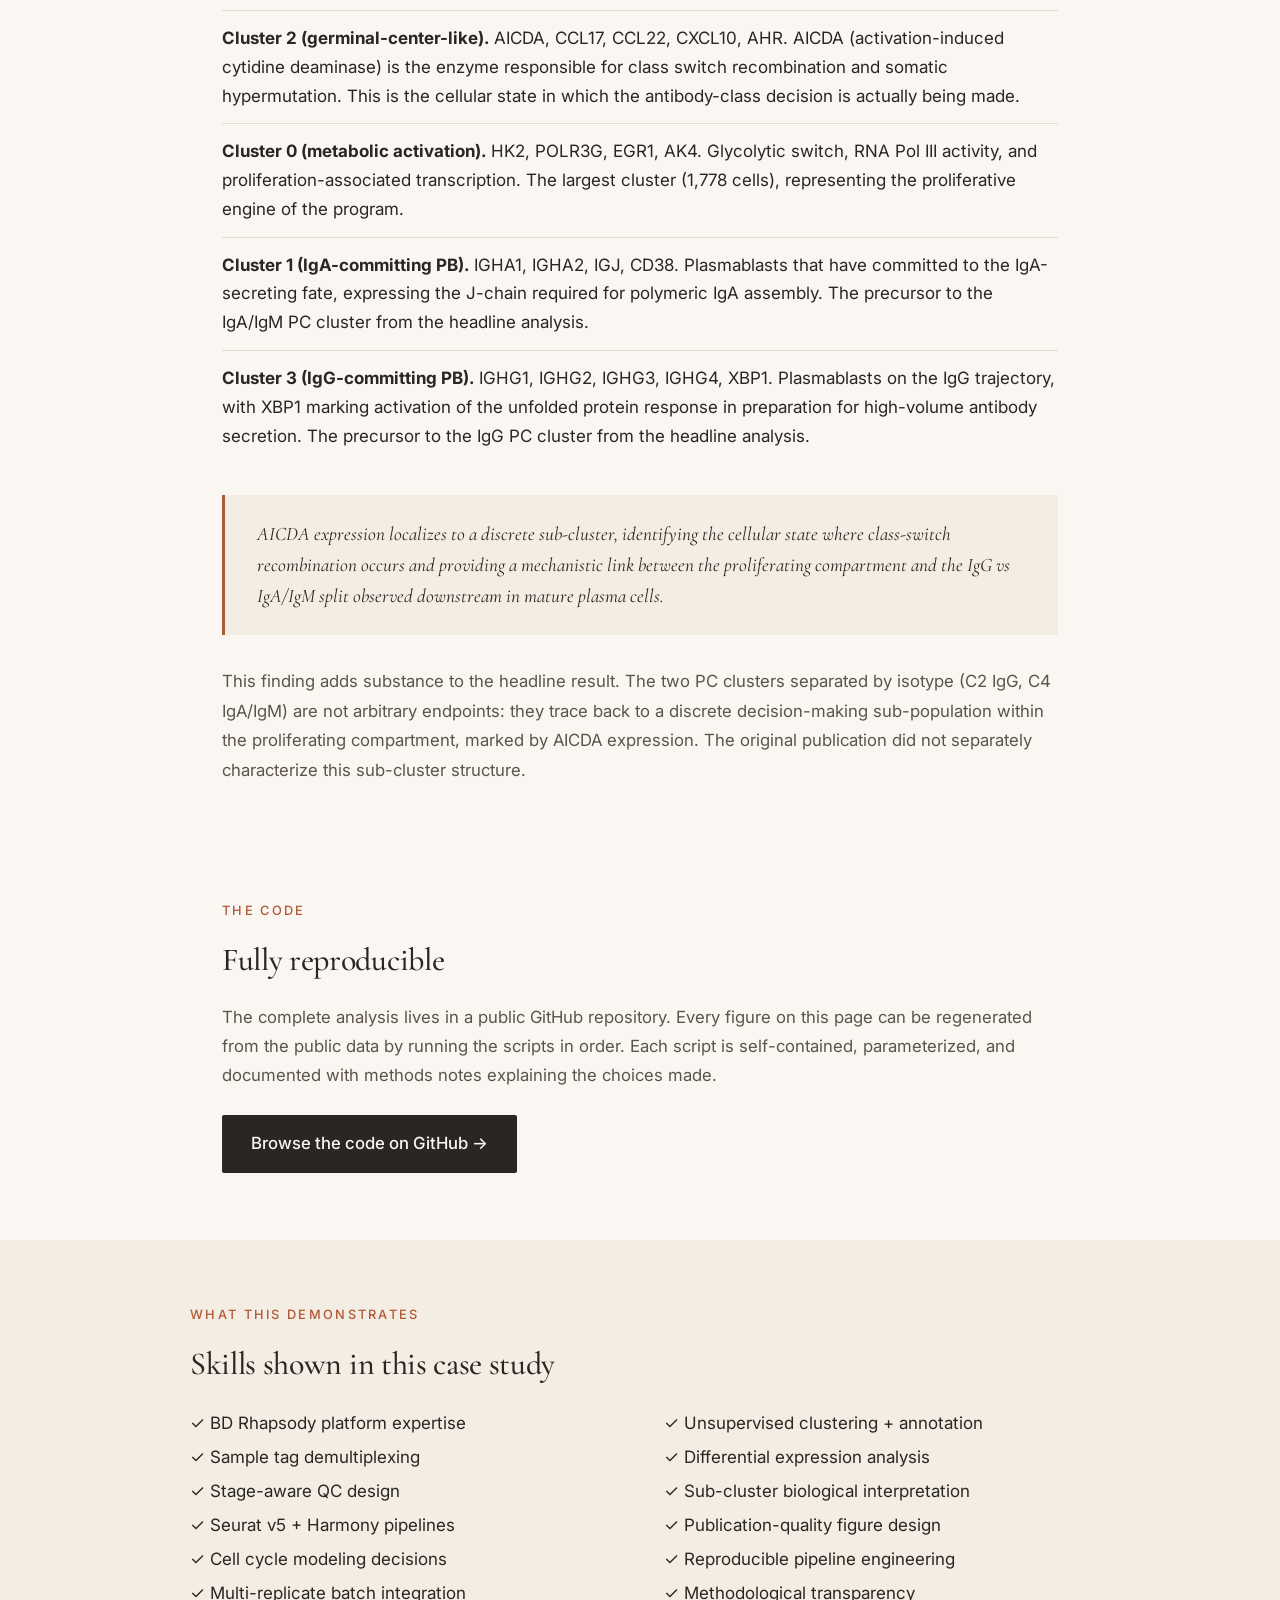
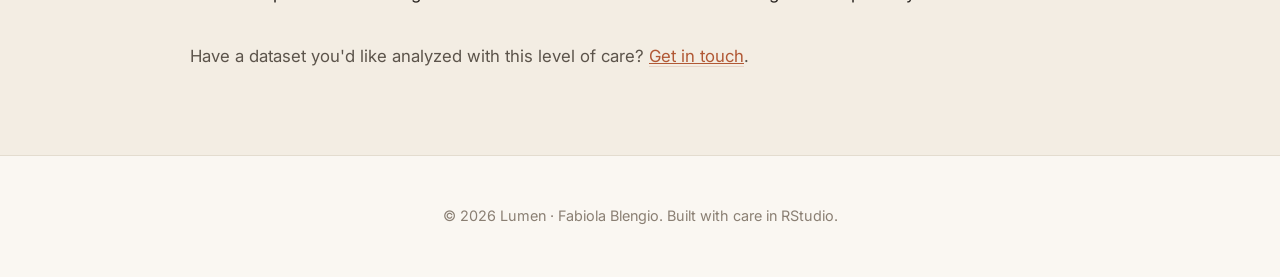
==== commit 3377da4b: "Add subset analysis: class-switching decision point" ====
--- a/case-studies/plasma-cell-multiomics.html
+++ b/case-studies/plasma-cell-multiomics.html
@@ -3,14 +3,37 @@
 <head>
   <meta charset="UTF-8">
   <meta name="viewport" content="width=device-width, initial-scale=1.0">
-  <title>Plasma cell differentiation — single-cell multi-omics case study | Fabiola</title>
+  <title>Plasma cell differentiation, single-cell multi-omics case study · Lumen · Fabiola Blengio</title>
   <meta name="description" content="End-to-end re-analysis of human plasma cell differentiation from BD Rhapsody scRNA-seq data (Moreaux et al., Blood 2024).">
   <link rel="stylesheet" href="../css/style.css">
   <link rel="preconnect" href="https://fonts.googleapis.com">
   <link rel="preconnect" href="https://fonts.gstatic.com" crossorigin>
   <link href="https://fonts.googleapis.com/css2?family=Cormorant+Garamond:wght@400;500;600&family=Inter:wght@300;400;500;600&display=swap" rel="stylesheet">
   <style>
-    /* Case study specific styles - extends the main style.css */
+    /* Logo styles for Lumen brand */
+    .logo-stack {
+      display: flex;
+      flex-direction: column;
+      line-height: 1;
+      text-decoration: none;
+    }
+    .logo-stack .brand {
+      font-family: var(--serif);
+      font-size: 1.65rem;
+      font-weight: 500;
+      color: var(--ink);
+      letter-spacing: 0.02em;
+    }
+    .logo-stack .brand-sub {
+      font-size: 0.7rem;
+      letter-spacing: 0.22em;
+      text-transform: uppercase;
+      color: var(--accent);
+      margin-top: 0.25rem;
+      font-weight: 500;
+    }
+
+    /* Case study specific styles */
     .case-hero {
       padding: 6rem 2rem 3rem;
       max-width: 900px;
@@ -205,7 +228,10 @@
 
   <nav>
     <div class="nav-inner">
-      <a href="../index.html" class="logo">Fabiola</a>
+      <a href="../index.html" class="logo-stack">
+        <span class="brand">Lumen</span>
+        <span class="brand-sub">Computational Biology</span>
+      </a>
       <div class="nav-links">
         <a href="../index.html#work">Work</a>
         <a href="../index.html#services">Services</a>
@@ -236,11 +262,11 @@
       </div>
       <div>
         <dt>Dataset</dt>
-        <dd>GSE242330 — 8,545 cells across 4 differentiation stages, 2 biological replicates</dd>
+        <dd>GSE242330. 8,545 cells across 4 differentiation stages, 2 biological replicates</dd>
       </div>
       <div>
         <dt>Stages captured</dt>
-        <dd>MBC → prePB → PB → PC</dd>
+        <dd>MBC, prePB, PB, PC</dd>
       </div>
       <div>
         <dt>Tooling</dt>
@@ -264,14 +290,14 @@
   </header>
 
   <!-- ============================================
-       SECTION 1 — THE QUESTION
+       SECTION 1, THE QUESTION
        ============================================ -->
   <section class="case-section">
     <p class="section-label" style="font-size: 0.8rem; text-transform: uppercase; letter-spacing: 0.18em; color: var(--accent); font-weight: 500;">The question</p>
     <h2>How do B cells become antibody factories?</h2>
 
     <p>
-      Plasma cells are the body's antibody factories — terminally differentiated
+      Plasma cells are the body's antibody factories: terminally differentiated
       B cells that survive for decades in bone marrow niches and continuously secrete
       immunoglobulin. The path from memory B cell (MBC) to mature plasma cell (PC)
       passes through two proliferative intermediates: preplasmablasts (prePB) and
@@ -282,7 +308,7 @@
       Moreaux <em>et al.</em> generated a four-stage in vitro differentiation
       system and profiled it with BD Rhapsody single-cell RNA-seq. This case study
       re-analyzes their public data with an emphasis on the methodological choices
-      that shape what we see — particularly around cell cycle confounding, which
+      that shape what we see, particularly around cell cycle confounding, which
       is unusually strong in this dataset because prePB and PB are heavily
       proliferating populations.
     </p>
@@ -294,7 +320,7 @@
   </section>
 
   <!-- ============================================
-       SECTION 2 — DATASET & DESIGN
+       SECTION 2, DATASET & DESIGN
        ============================================ -->
   <section class="case-section">
     <p class="section-label" style="font-size: 0.8rem; text-transform: uppercase; letter-spacing: 0.18em; color: var(--accent); font-weight: 500;">The data</p>
@@ -321,14 +347,14 @@
     <p>
       <strong>Sample tag demultiplexing.</strong> BD Rhapsody multiplexes multiple
       samples into one library using oligo barcodes. The per-cell mapping
-      (Cell_Index → Sample_Tag → Sample_Name) was joined onto the gene count
+      (Cell_Index to Sample_Tag to Sample_Name) was joined onto the gene count
       matrix to assign each cell to its differentiation stage. Multiplets and
       Undetermined cells (~2-3%) were filtered out.
     </p>
   </section>
 
   <!-- ============================================
-       SECTION 3 — METHODS
+       SECTION 3, METHODS
        ============================================ -->
   <section class="case-section" id="methods">
     <p class="section-label" style="font-size: 0.8rem; text-transform: uppercase; letter-spacing: 0.18em; color: var(--accent); font-weight: 500;">The approach</p>
@@ -357,31 +383,31 @@
     <p>
       Ig constant and variable region genes are so dominantly expressed in PB and
       PC that they drive clustering by antibody class rather than by regulatory
-      state. They're retained in the data — just not used to find the variable
+      state. They're retained in the data, just not used to find the variable
       features that define cell identity.
     </p>
 
-    <h3>Cell cycle regression — a methodological comparison</h3>
+    <h3>Cell cycle regression, a methodological comparison</h3>
     <p>
       With over 80% of preplasmablasts in S or G2/M phase, cell cycle is not a
-      nuisance variable — it's part of the biology. To make this choice explicit,
+      nuisance variable: it's part of the biology. To make this choice explicit,
       three regression strategies were compared on the same data:
     </p>
 
     <ul style="list-style: none; padding-left: 0; margin-bottom: 1.5rem;">
       <li style="padding: 0.8rem 0; border-bottom: 1px solid var(--border);">
-        <strong style="color: var(--ink);">A. Full regression</strong>
-        — regresses S.Score and G2M.Score independently. Removes cell cycle entirely.
+        <strong style="color: var(--ink);">A. Full regression.</strong>
+        Regresses S.Score and G2M.Score independently. Removes cell cycle entirely.
         Matches the original publication.
       </li>
       <li style="padding: 0.8rem 0; border-bottom: 1px solid var(--border);">
-        <strong style="color: var(--ink);">B. CC.Difference regression</strong>
-        — regresses S.Score minus G2M.Score. Removes within-cycle phase identity
+        <strong style="color: var(--ink);">B. CC.Difference regression.</strong>
+        Regresses S.Score minus G2M.Score. Removes within-cycle phase identity
         while preserving the cycling-versus-quiescent axis.
       </li>
       <li style="padding: 0.8rem 0;">
-        <strong style="color: var(--ink);">C. No regression</strong>
-        — retains all cell cycle signal as biology.
+        <strong style="color: var(--ink);">C. No regression.</strong>
+        Retains all cell cycle signal as biology.
       </li>
     </ul>
 
@@ -400,7 +426,7 @@
   </section>
 
   <!-- ============================================
-       SECTION 4 — RESULTS
+       SECTION 4, RESULTS
        ============================================ -->
   <section class="case-section">
     <p class="section-label" style="font-size: 0.8rem; text-transform: uppercase; letter-spacing: 0.18em; color: var(--accent); font-weight: 500;">The results</p>
@@ -450,7 +476,7 @@
       <figcaption>
         <strong>Figure 5.</strong> Differential expression between the two
         PC-dominated clusters. C2 expresses the full IgG constant region panel
-        (IGHG1, IGHG2, IGHG3, IGHG4 — all at extreme log2FC) and represents
+        (IGHG1, IGHG2, IGHG3, IGHG4, all at extreme log2FC) and represents
         class-switched IgG-secreting plasma cells. C4 expresses IGHA1, IGHA2,
         IGHM, and IGJ (the joining chain required for polymeric IgA/IgM assembly)
         and represents IgA/IgM-secreting plasma cells.
@@ -459,7 +485,7 @@
 
     <div class="case-key-fact">
       Two PC clusters, one biological story: the classical immunoglobulin class switch
-      that separates IgG-secreting plasma cells from IgA/IgM-secreting plasma cells —
+      that separates IgG-secreting plasma cells from IgA/IgM-secreting plasma cells,
       recovered here without prior knowledge or supervised input.
     </div>
 
@@ -469,7 +495,7 @@
       <div class="finding">
         <h4>1. The trajectory is recovered cleanly</h4>
         <p>
-          The MBC → prePB → PB → PC differentiation axis emerges as the dominant
+          The MBC to prePB to PB to PC differentiation axis emerges as the dominant
           structure in the integrated UMAP, with cluster purity ≥78% against the
           experimental labels.
         </p>
@@ -478,14 +504,14 @@
         <h4>2. Sample tag demultiplexing was validated by biology</h4>
         <p>
           Immunoglobulin content rises monotonically across the assigned stages
-          (MBC 0% → PC 1.3% median %Ig), confirming the demultiplexing was correct
+          (MBC 0% to PC 1.3% median %Ig), confirming the demultiplexing was correct
           at the cell level.
         </p>
       </div>
       <div class="finding">
         <h4>3. PC heterogeneity follows the immunoglobulin class switch</h4>
         <p>
-          The two PC sub-clusters separate by isotype (IgG vs IgA/IgM) — a
+          The two PC sub-clusters separate by isotype (IgG vs IgA/IgM), a
           classical immunological feature recovered de novo from unsupervised
           clustering.
         </p>
@@ -498,11 +524,125 @@
           and shows the consequences.
         </p>
       </div>
+      <div class="finding">
+        <h4>5. The class-switching state is identifiable</h4>
+        <p>
+          Sub-clustering within proliferating cells revealed an AICDA-expressing
+          germinal-center-like population, providing a mechanistic link between
+          the proliferating compartment and the downstream IgG vs IgA/IgM plasma
+          cell split.
+        </p>
+      </div>
     </div>
   </section>
 
   <!-- ============================================
-       SECTION 5 — REPRODUCIBILITY
+       SECTION 4b, GOING DEEPER (SUBSET ANALYSIS)
+       ============================================ -->
+  <section class="case-section">
+    <p class="section-label" style="font-size: 0.8rem; text-transform: uppercase; letter-spacing: 0.18em; color: var(--accent); font-weight: 500;">Going deeper</p>
+    <h2>Sub-clustering reveals the class-switching decision point</h2>
+
+    <p>
+      The headline analysis identified two PC sub-populations separated by
+      immunoglobulin class (IgG vs IgA/IgM). But where, in the differentiation
+      trajectory, does that decision happen? To find out, the proliferating
+      cells (prePB + PB) were re-analyzed as a focused subset, without cell
+      cycle regression, at clustering resolution 0.2 (matching the paper's
+      Analysis 2 strategy). This isolated subset uses cell cycle as biological
+      signal rather than nuisance variation.
+    </p>
+
+    <figure class="case-figure">
+      <img src="../images/case-study/10_subset_umap.png"
+           alt="Subset UMAP of proliferating prePB and PB cells showing five sub-clusters and cell cycle phase">
+      <figcaption>
+        <strong>Figure 6.</strong> Sub-analysis UMAP of the proliferating
+        compartment (prePB + PB, n = 4,850 cells). Five sub-clusters were
+        recovered at resolution 0.2. The cell cycle panel (bottom-right) shows
+        that phase varies along the UMAP structure rather than driving the
+        clustering itself, consistent with biology being the dominant axis
+        of variation.
+      </figcaption>
+    </figure>
+
+    <h3>Five sub-clusters, five biological states</h3>
+
+    <p>
+      Per-cluster marker analysis revealed that each sub-cluster corresponds
+      to a discrete state along the B-cell-to-plasma-cell trajectory.
+    </p>
+
+    <figure class="case-figure">
+      <img src="../images/case-study/11_subset_biology_dotplot.png"
+           alt="Dot plot of biologically meaningful markers across the five sub-clusters">
+      <figcaption>
+        <strong>Figure 7.</strong> Sub-cluster identity revealed by marker
+        expression. Each cluster lights up a distinct molecular program: memory
+        activation (cluster 4), germinal-center-like class-switching machinery
+        (cluster 2), metabolic activation (cluster 0), and parallel commitment
+        to IgA (cluster 1) or IgG (cluster 3) fates.
+      </figcaption>
+    </figure>
+
+    <p>
+      Reading the dot plot left to right:
+    </p>
+
+    <ul style="list-style: none; padding-left: 0; margin-bottom: 1.5rem;">
+      <li style="padding: 0.8rem 0; border-bottom: 1px solid var(--border);">
+        <strong style="color: var(--ink);">Cluster 4 (memory-activated).</strong>
+        FCER2 (CD23), IL4R, CD84. Classical signatures of an IL-4-responsive,
+        memory-like B-cell state. The entry point into the differentiation
+        program.
+      </li>
+      <li style="padding: 0.8rem 0; border-bottom: 1px solid var(--border);">
+        <strong style="color: var(--ink);">Cluster 2 (germinal-center-like).</strong>
+        AICDA, CCL17, CCL22, CXCL10, AHR. AICDA (activation-induced cytidine
+        deaminase) is the enzyme responsible for class switch recombination
+        and somatic hypermutation. This is the cellular state in which the
+        antibody-class decision is actually being made.
+      </li>
+      <li style="padding: 0.8rem 0; border-bottom: 1px solid var(--border);">
+        <strong style="color: var(--ink);">Cluster 0 (metabolic activation).</strong>
+        HK2, POLR3G, EGR1, AK4. Glycolytic switch, RNA Pol III activity, and
+        proliferation-associated transcription. The largest cluster (1,778
+        cells), representing the proliferative engine of the program.
+      </li>
+      <li style="padding: 0.8rem 0; border-bottom: 1px solid var(--border);">
+        <strong style="color: var(--ink);">Cluster 1 (IgA-committing PB).</strong>
+        IGHA1, IGHA2, IGJ, CD38. Plasmablasts that have committed to the
+        IgA-secreting fate, expressing the J-chain required for polymeric IgA
+        assembly. The precursor to the IgA/IgM PC cluster from the headline
+        analysis.
+      </li>
+      <li style="padding: 0.8rem 0;">
+        <strong style="color: var(--ink);">Cluster 3 (IgG-committing PB).</strong>
+        IGHG1, IGHG2, IGHG3, IGHG4, XBP1. Plasmablasts on the IgG trajectory,
+        with XBP1 marking activation of the unfolded protein response in
+        preparation for high-volume antibody secretion. The precursor to the
+        IgG PC cluster from the headline analysis.
+      </li>
+    </ul>
+
+    <div class="case-key-fact">
+      AICDA expression localizes to a discrete sub-cluster, identifying the
+      cellular state where class-switch recombination occurs and providing a
+      mechanistic link between the proliferating compartment and the
+      IgG vs IgA/IgM split observed downstream in mature plasma cells.
+    </div>
+
+    <p>
+      This finding adds substance to the headline result. The two PC clusters
+      separated by isotype (C2 IgG, C4 IgA/IgM) are not arbitrary endpoints:
+      they trace back to a discrete decision-making sub-population within the
+      proliferating compartment, marked by AICDA expression. The original
+      publication did not separately characterize this sub-cluster structure.
+    </p>
+  </section>
+
+  <!-- ============================================
+       SECTION 5, REPRODUCIBILITY
        ============================================ -->
   <section class="case-section">
     <p class="section-label" style="font-size: 0.8rem; text-transform: uppercase; letter-spacing: 0.18em; color: var(--accent); font-weight: 500;">The code</p>
@@ -524,7 +664,7 @@
   </section>
 
   <!-- ============================================
-       SECTION 6 — WHAT THIS DEMONSTRATES
+       SECTION 6, WHAT THIS DEMONSTRATES
        ============================================ -->
   <section class="case-section" style="background: var(--bg-alt); max-width: none; padding: 4rem 2rem;">
     <div style="max-width: 900px; margin: 0 auto;">
@@ -540,10 +680,10 @@
         <li>✓ Multi-replicate batch integration</li>
         <li>✓ Unsupervised clustering + annotation</li>
         <li>✓ Differential expression analysis</li>
+        <li>✓ Sub-cluster biological interpretation</li>
         <li>✓ Publication-quality figure design</li>
         <li>✓ Reproducible pipeline engineering</li>
         <li>✓ Methodological transparency</li>
-        <li>✓ Biological interpretation</li>
       </ul>
 
       <p style="margin-top: 2rem;">
@@ -555,7 +695,7 @@
 
   <footer>
     <div class="container">
-      <p>© 2026 Fabiola. Built with care in RStudio.</p>
+      <p>© 2026 Lumen · Fabiola Blengio. Built with care in RStudio.</p>
     </div>
   </footer>
 
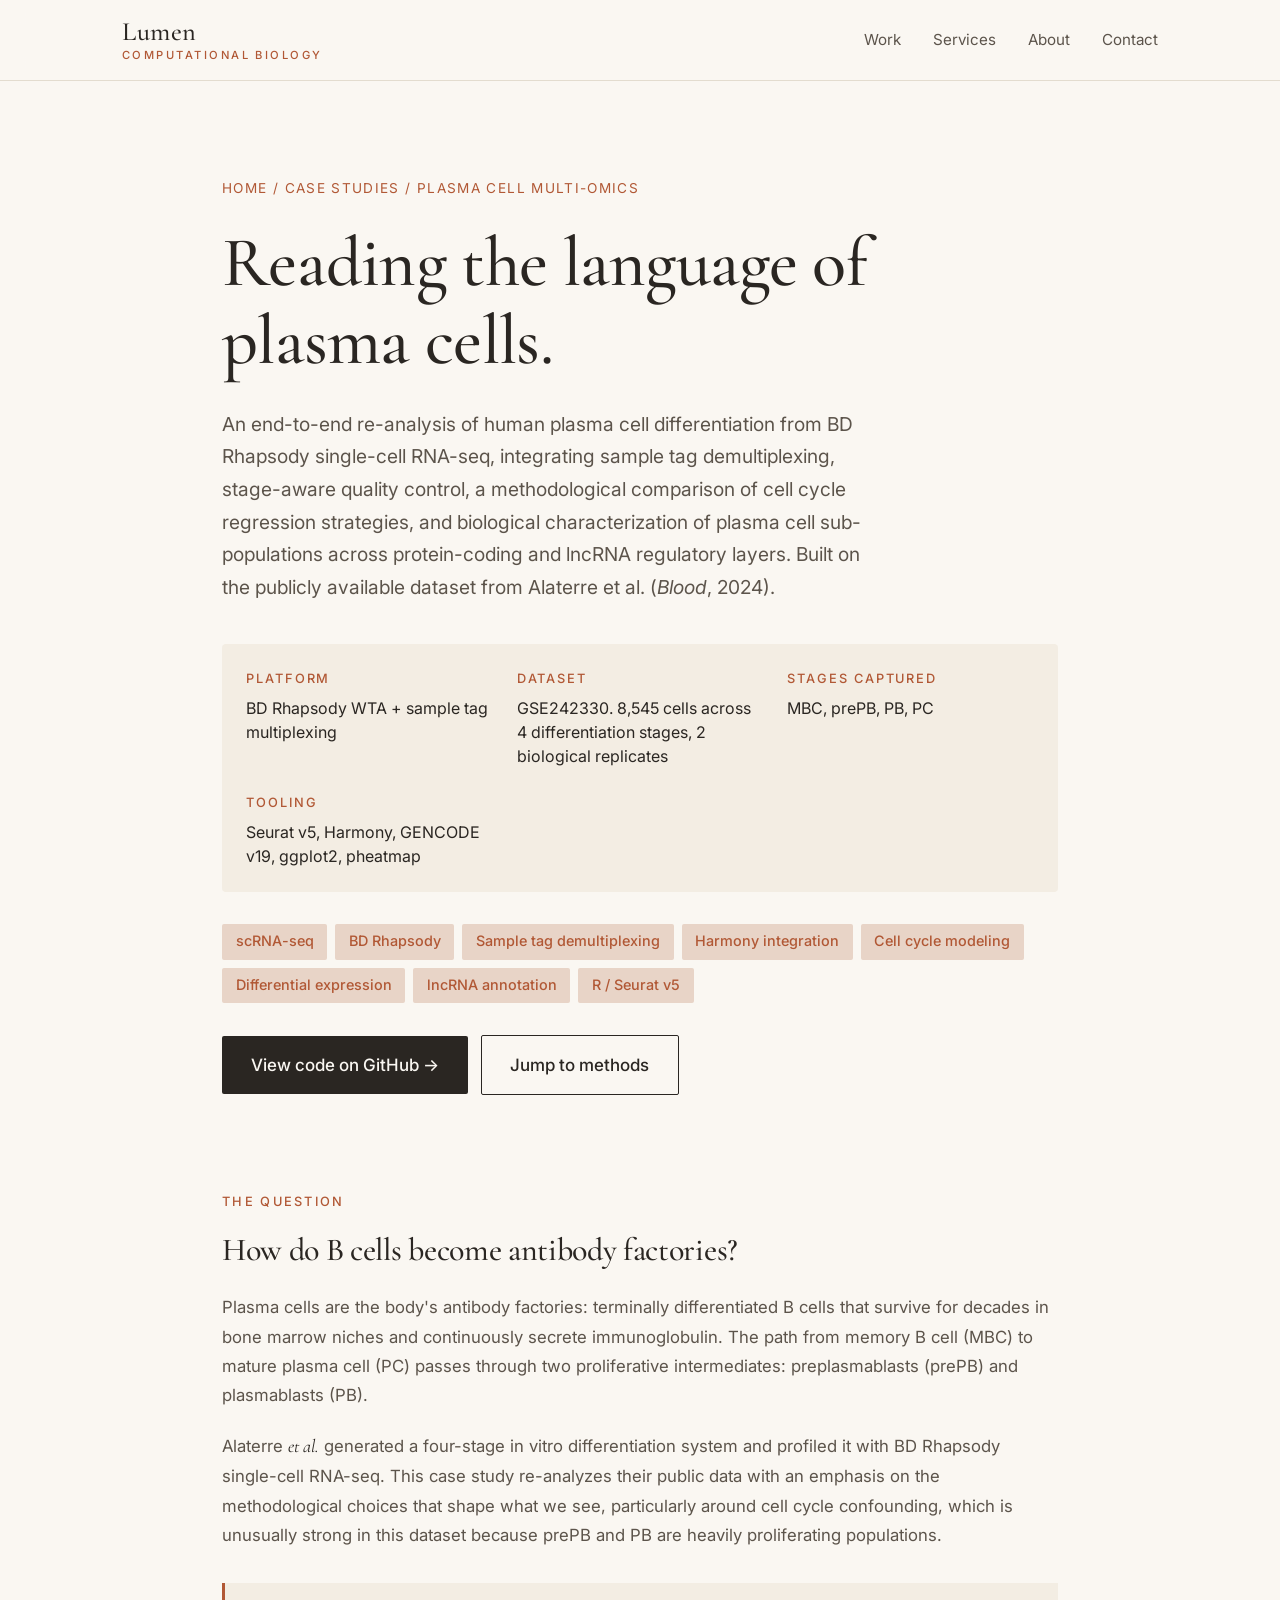
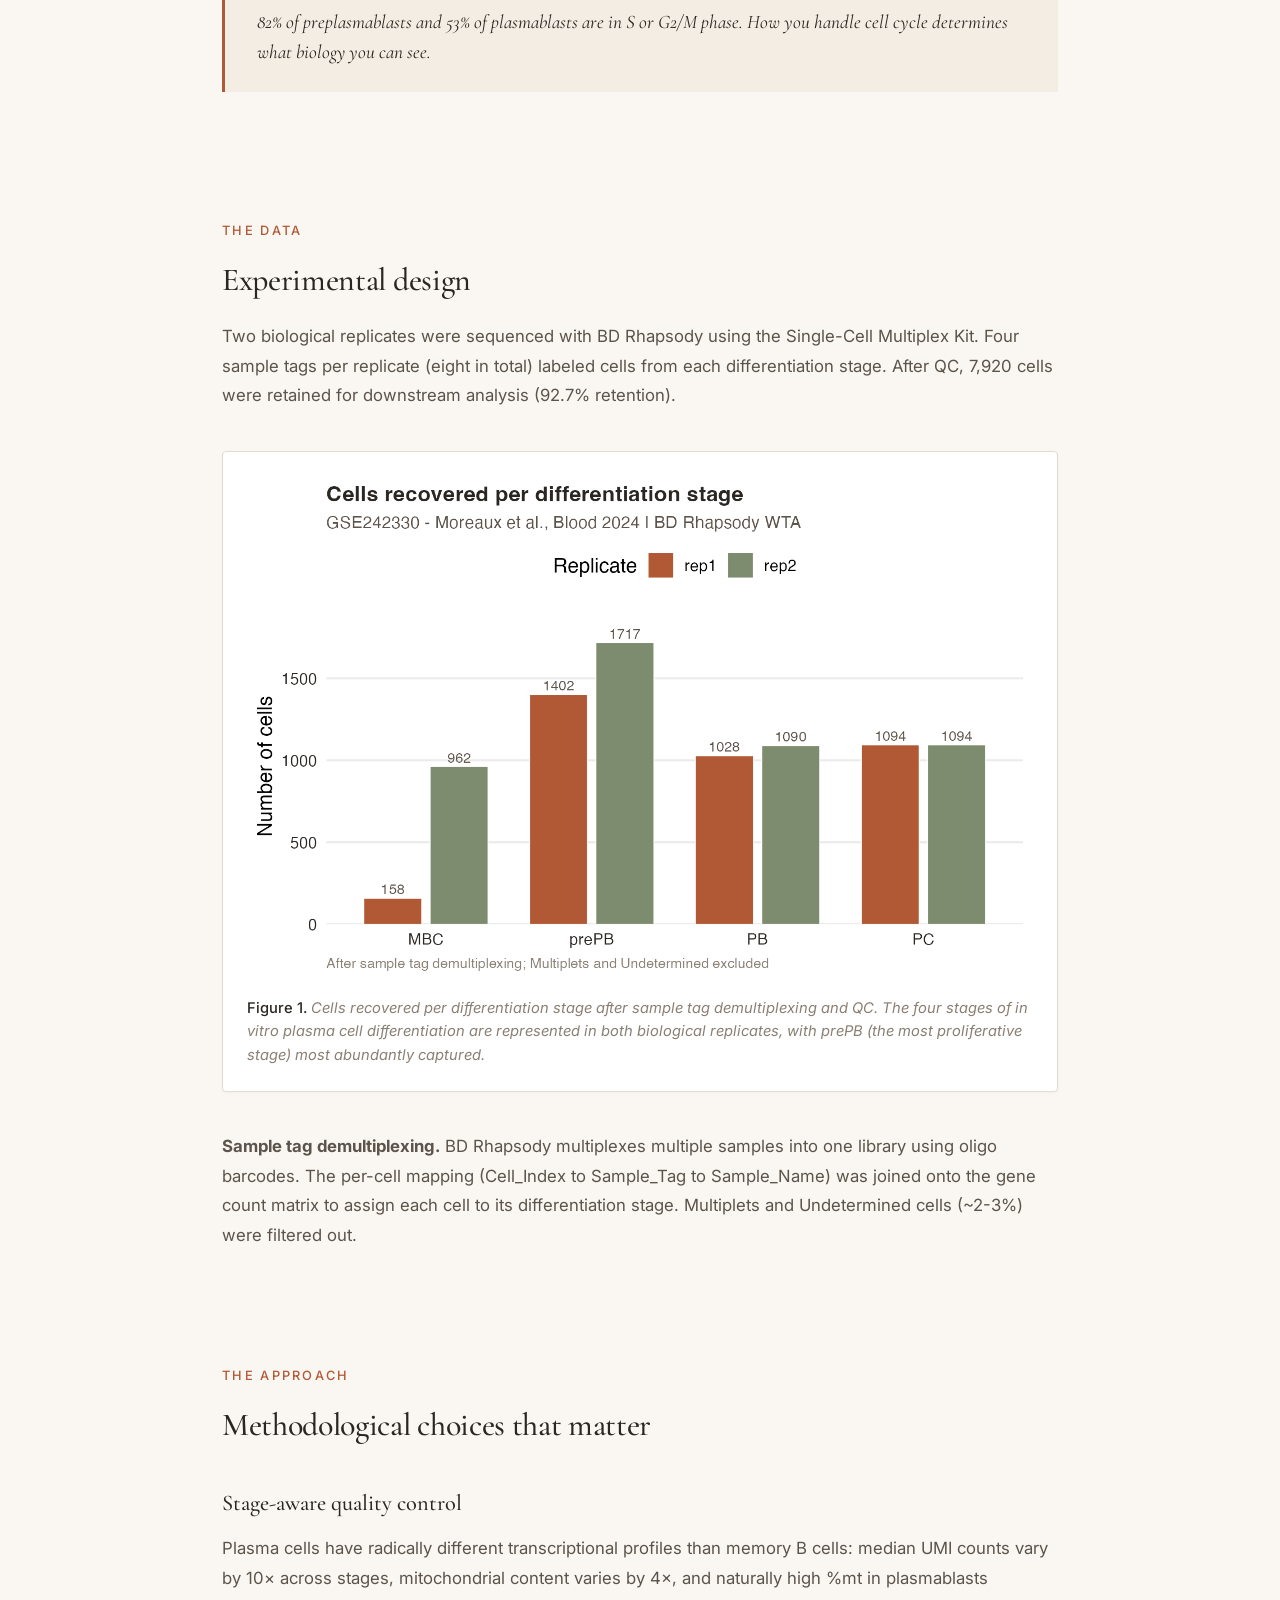
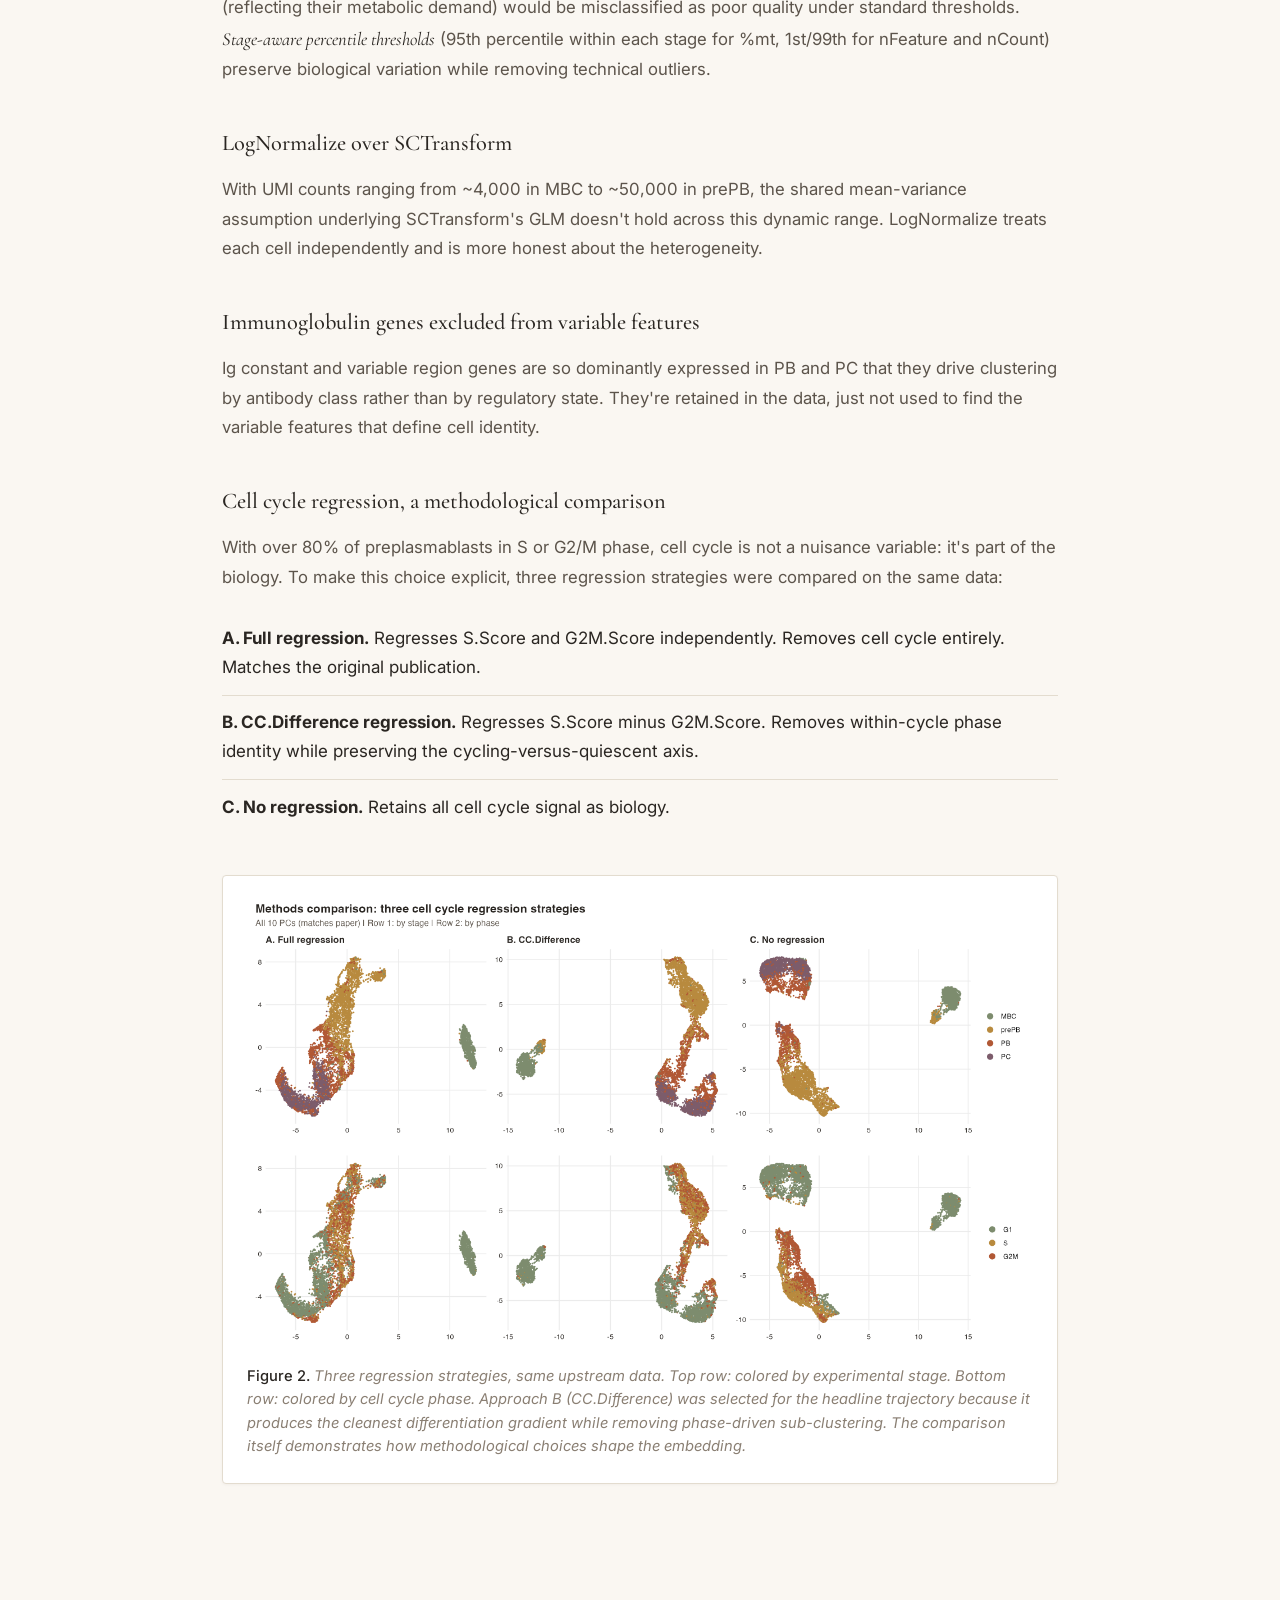
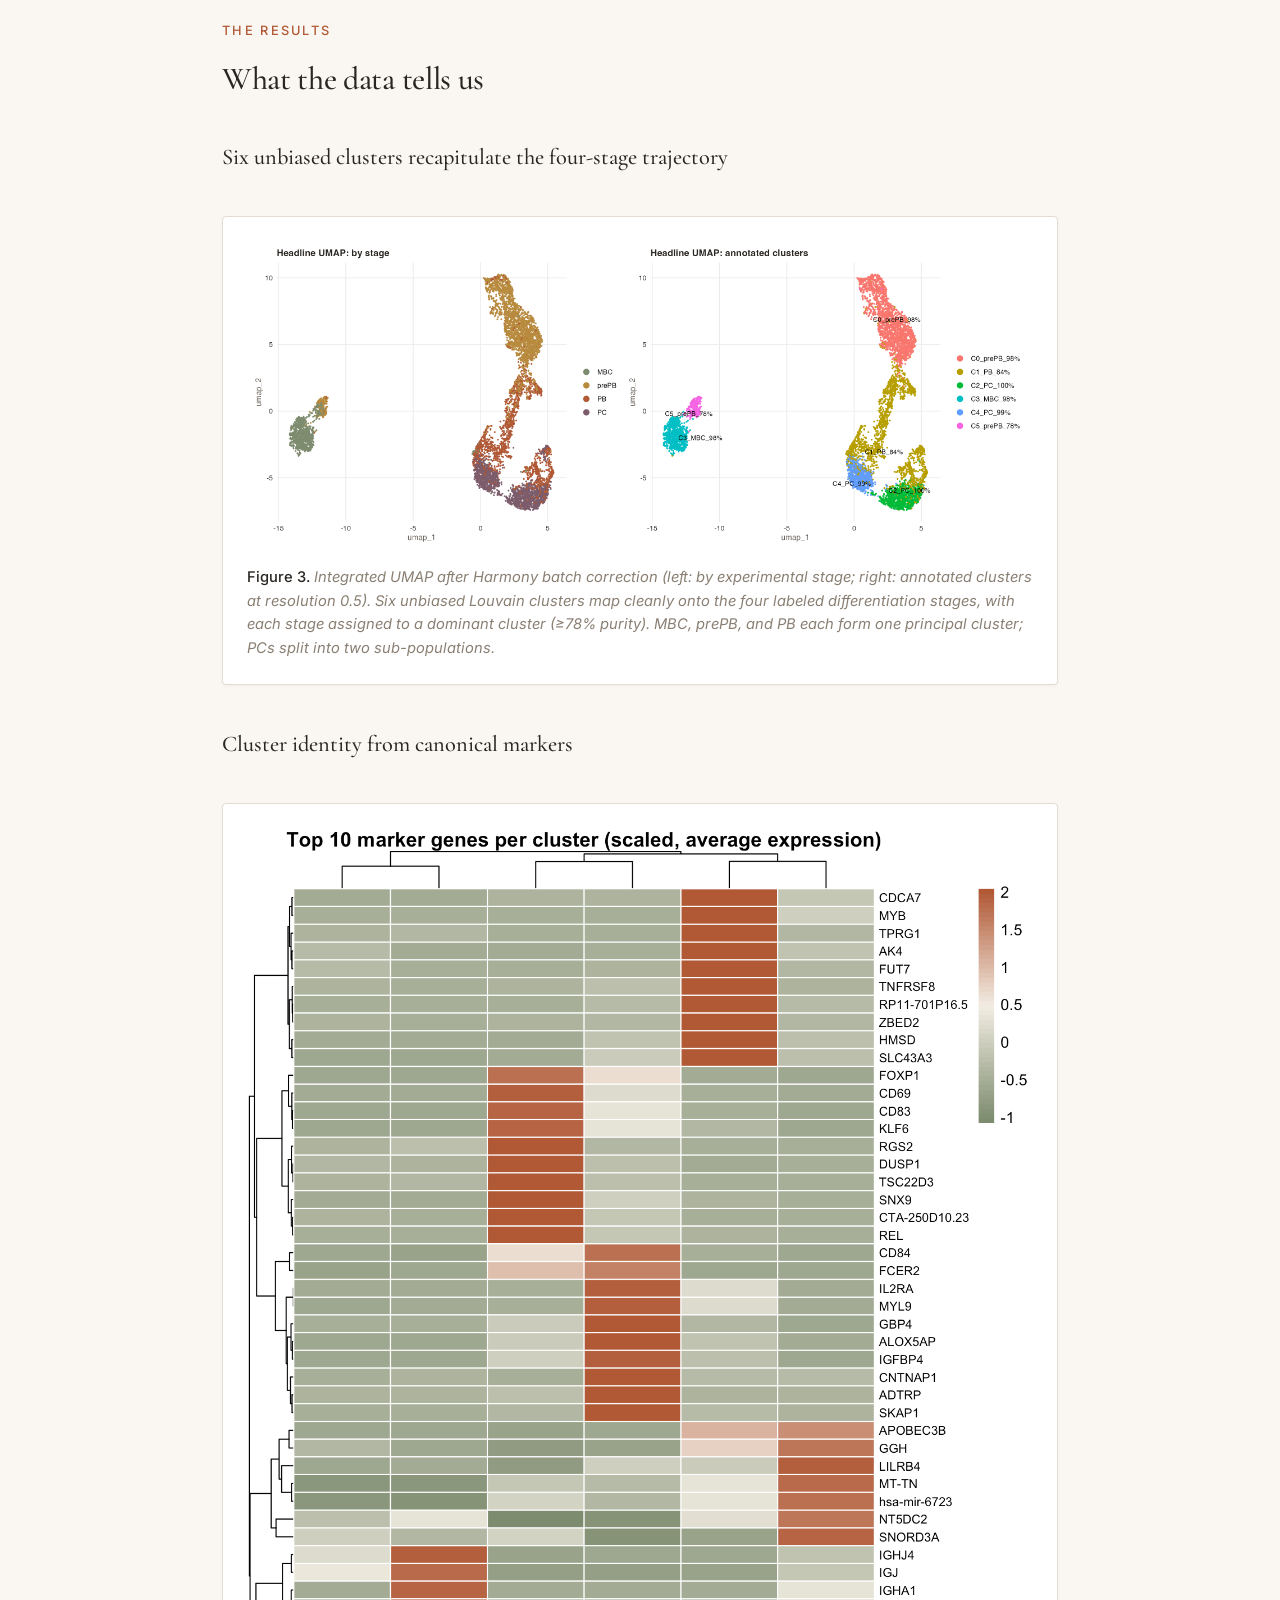
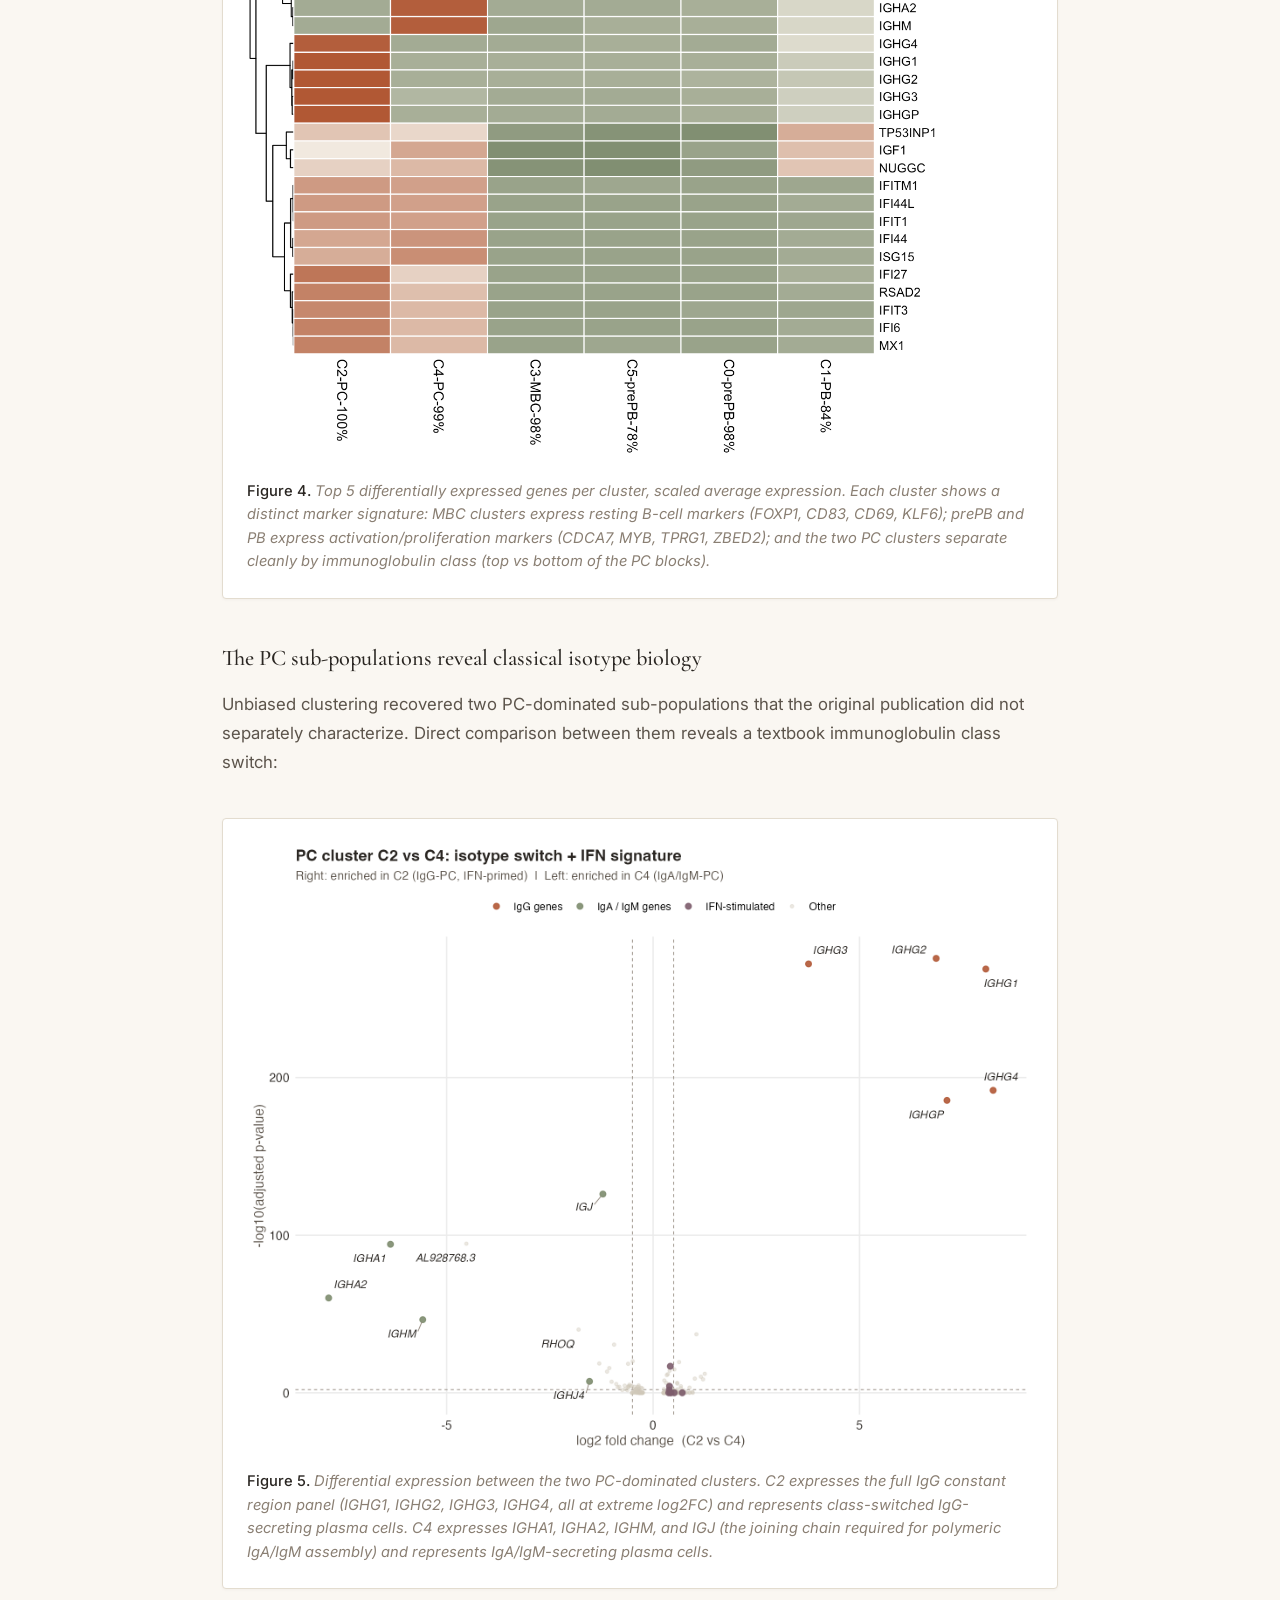
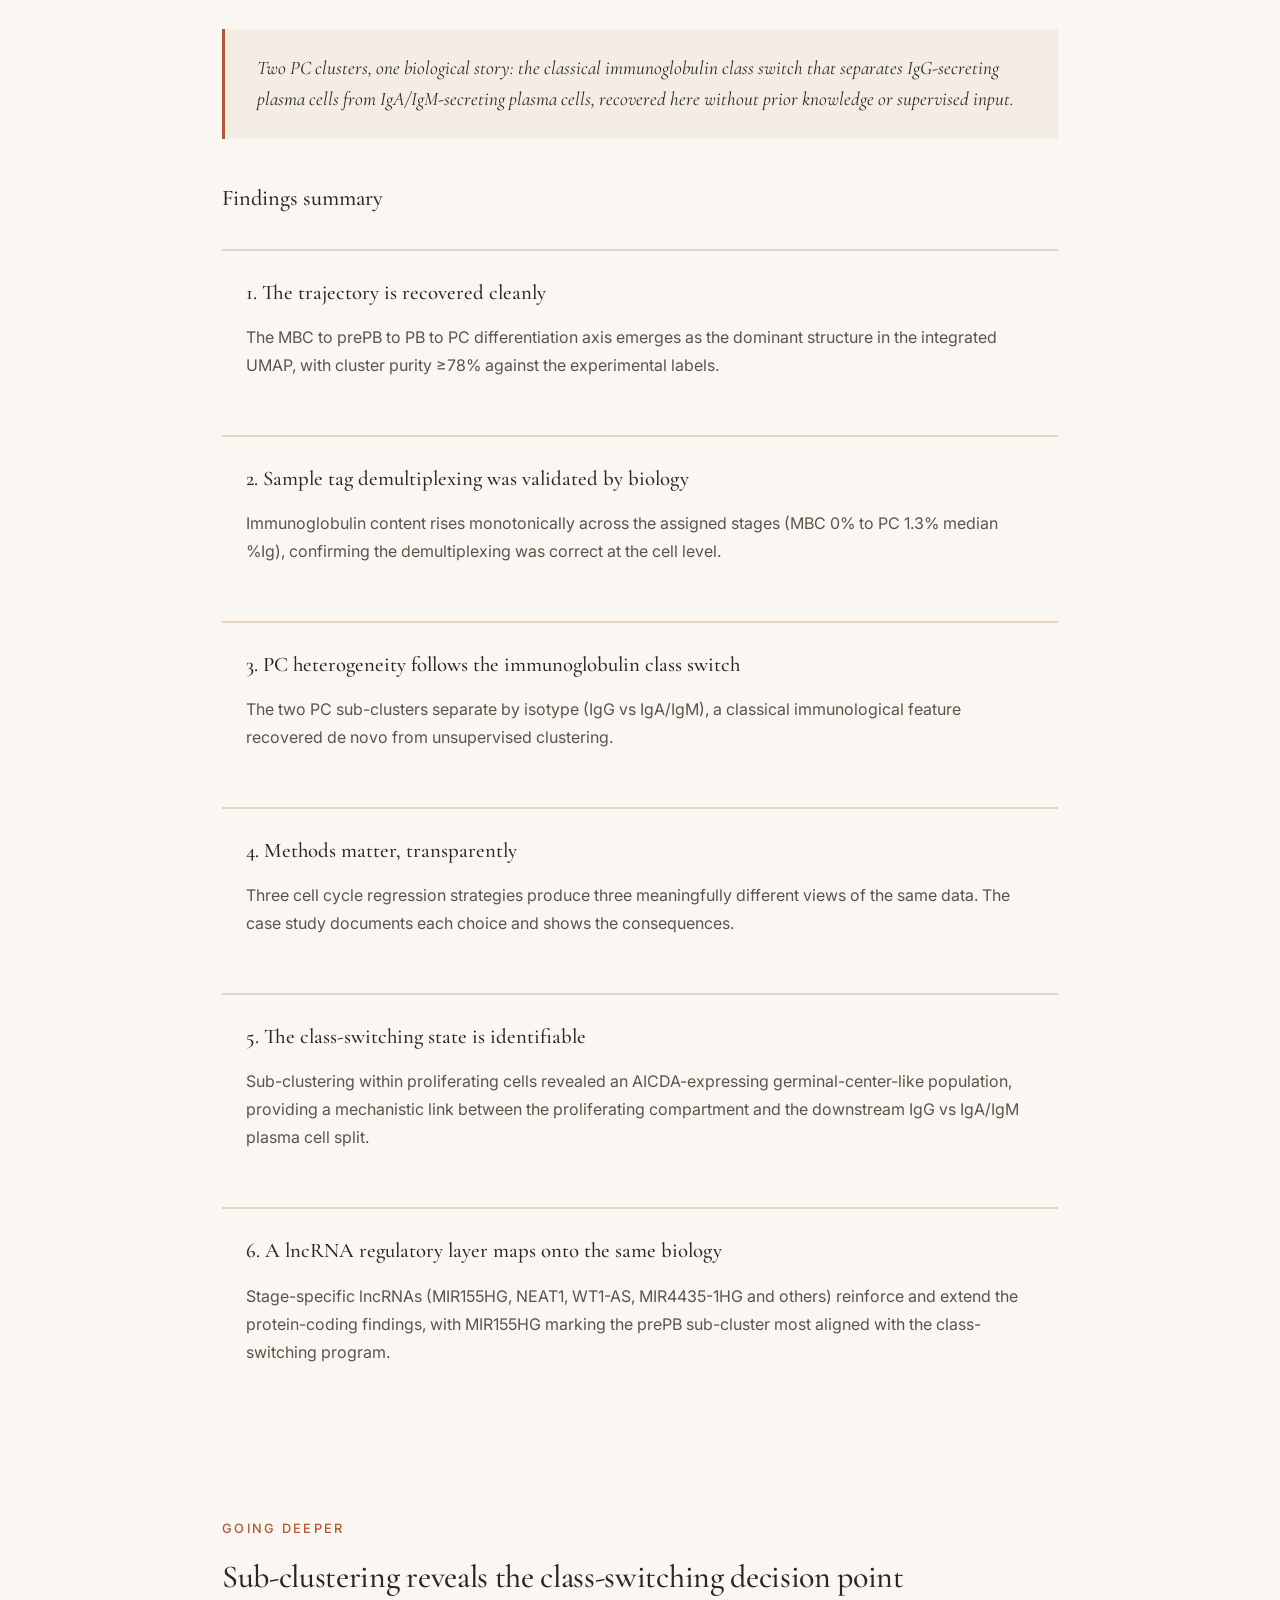
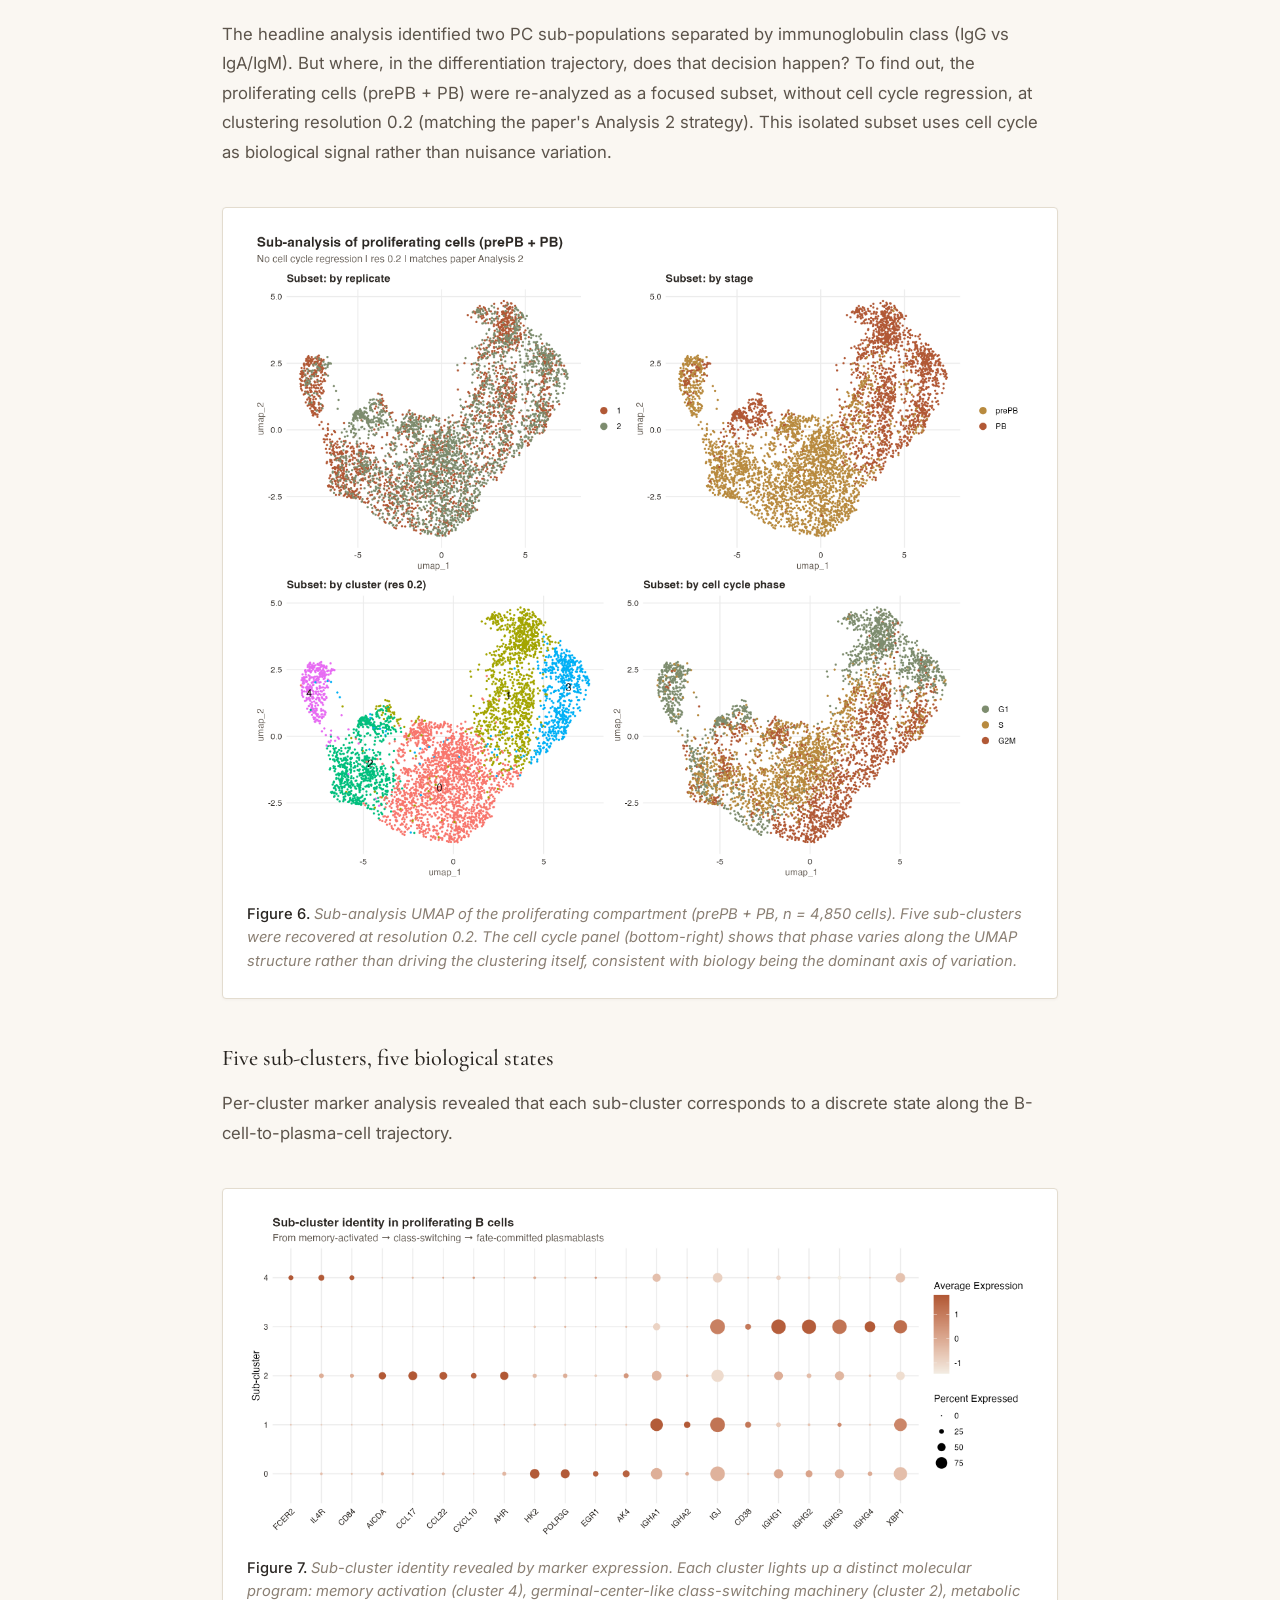
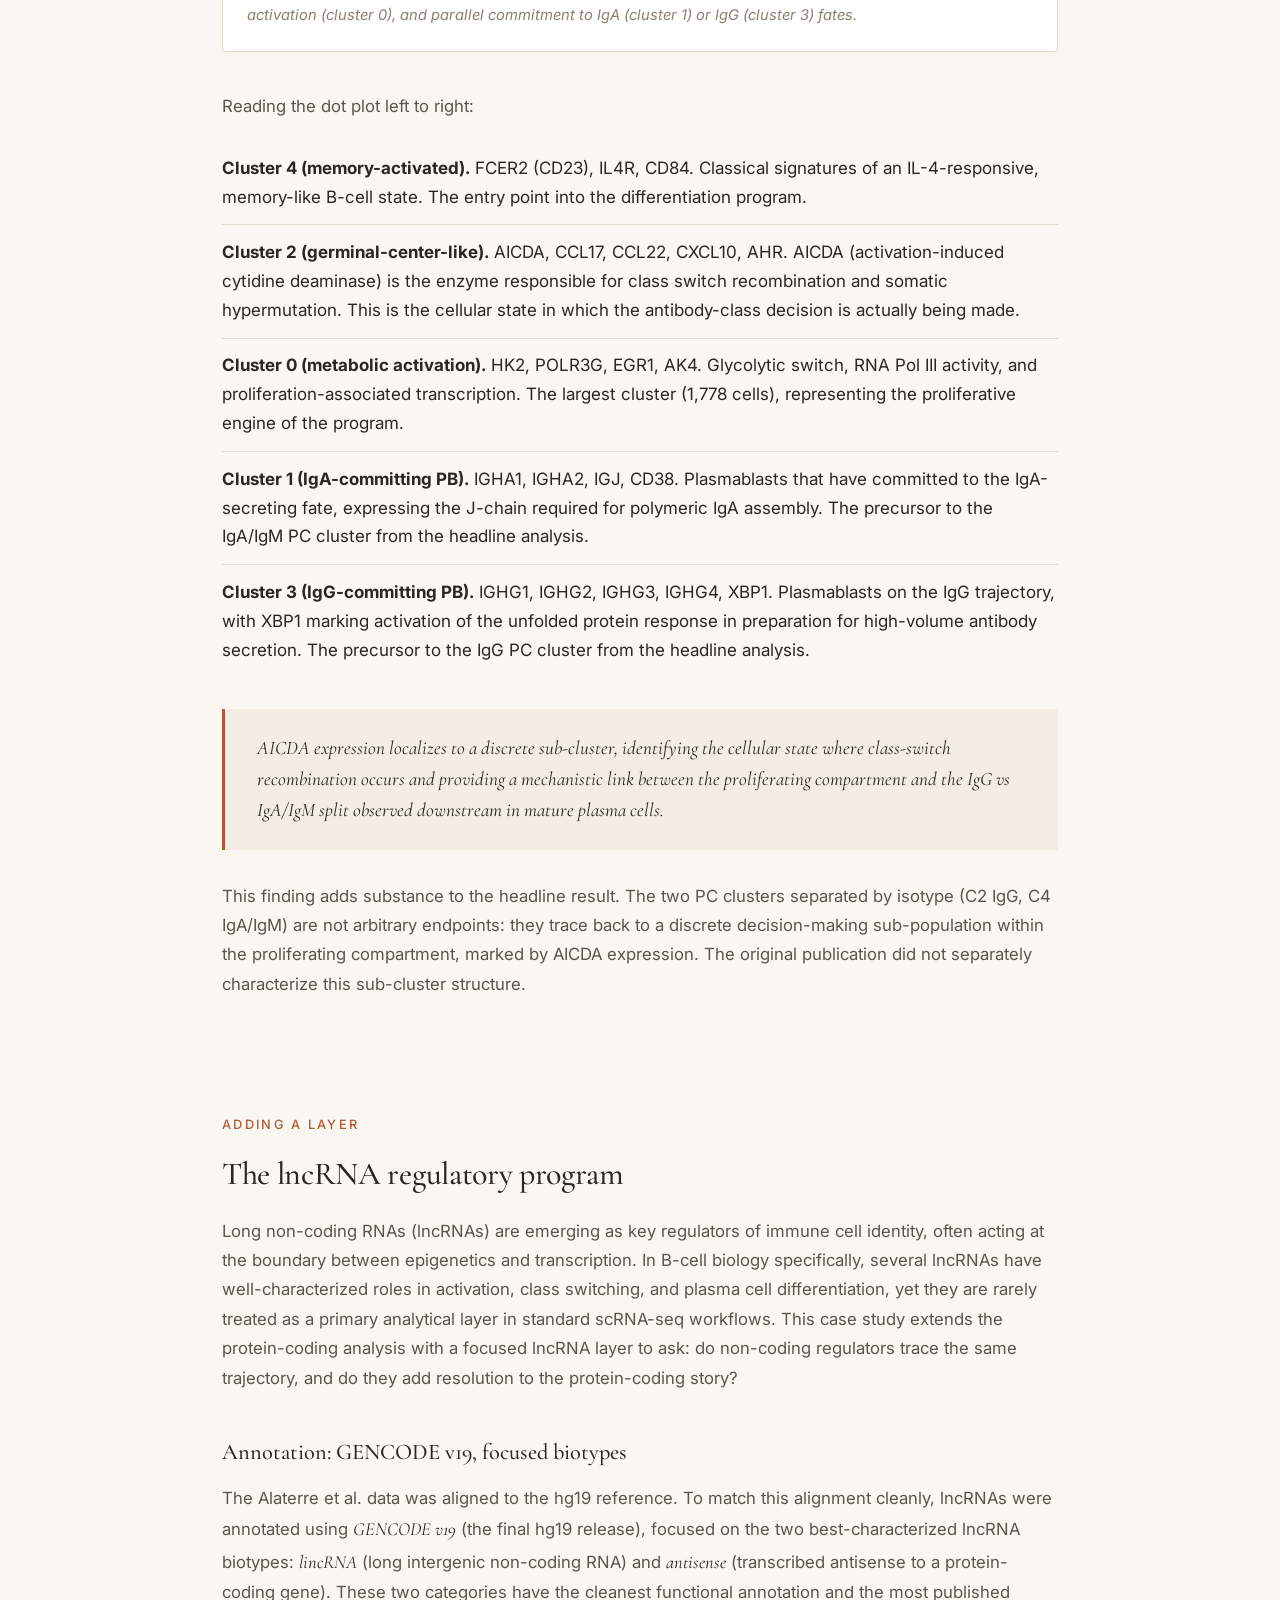
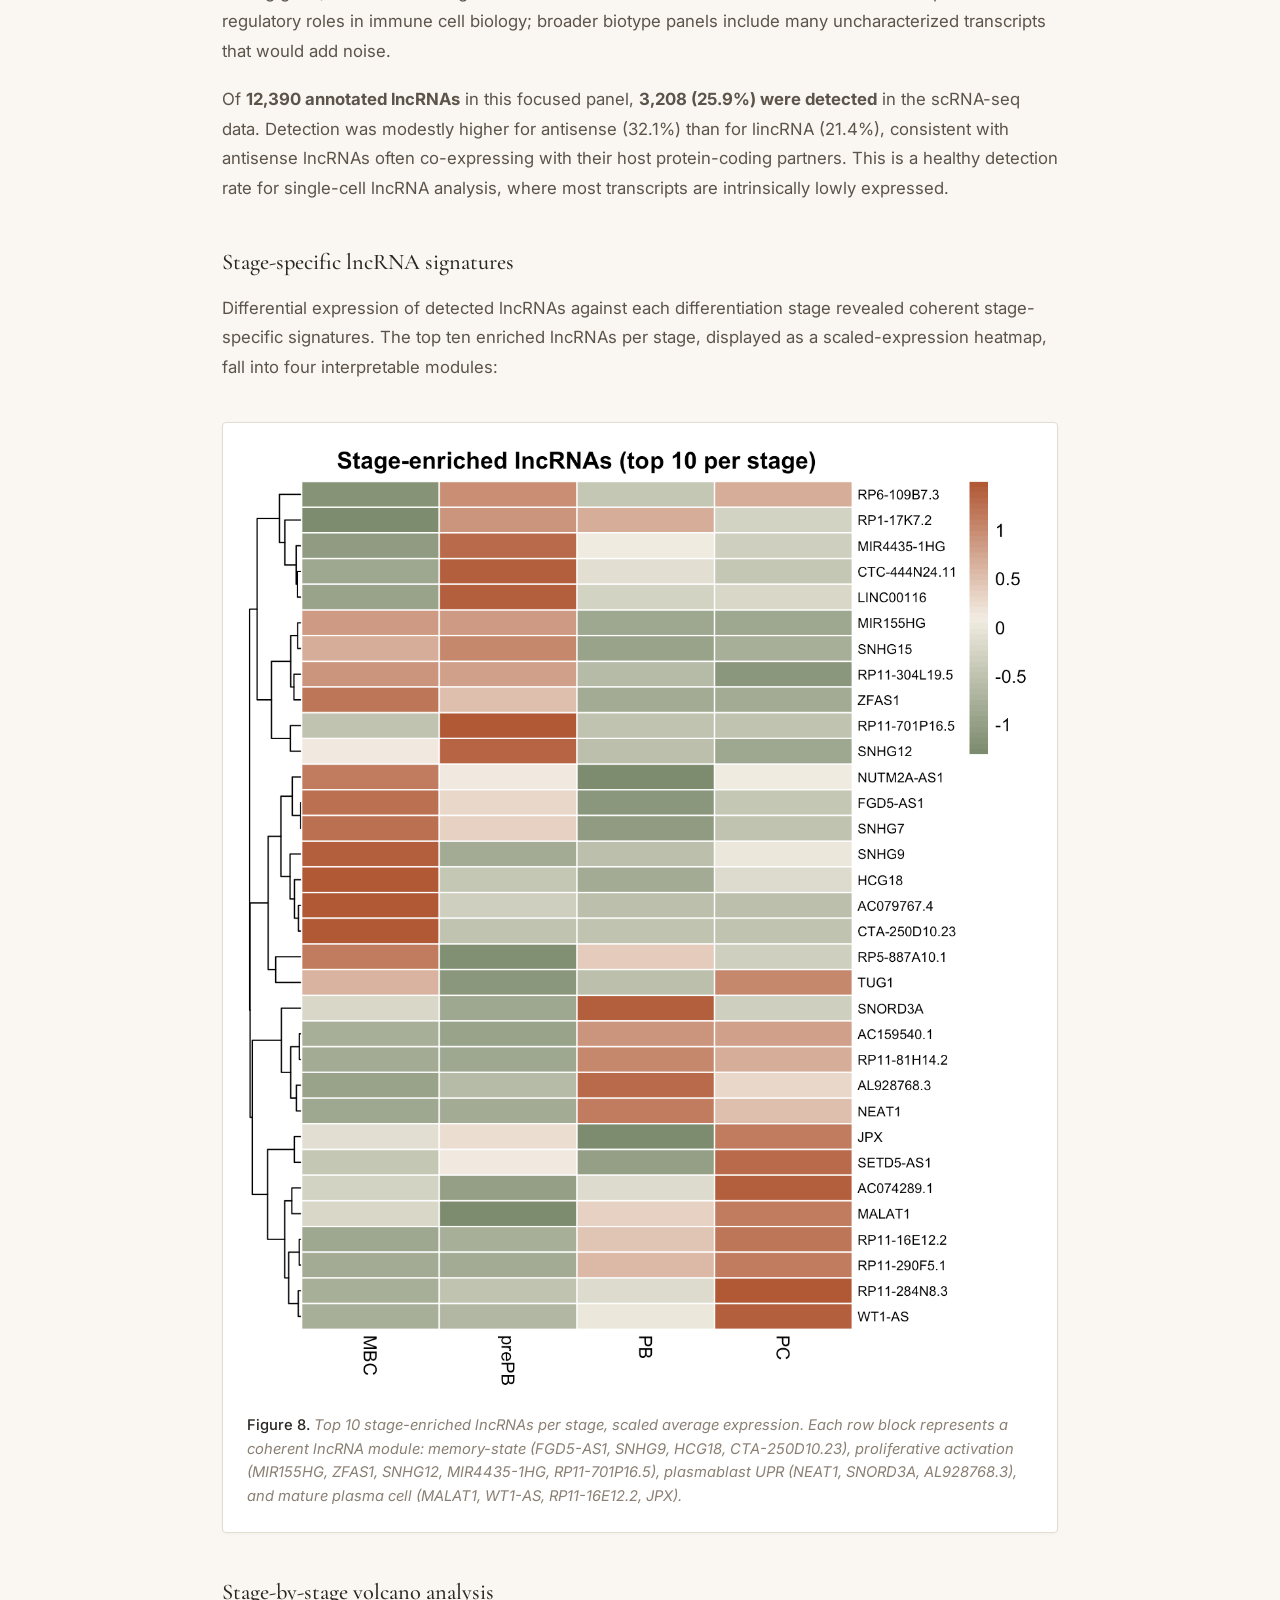
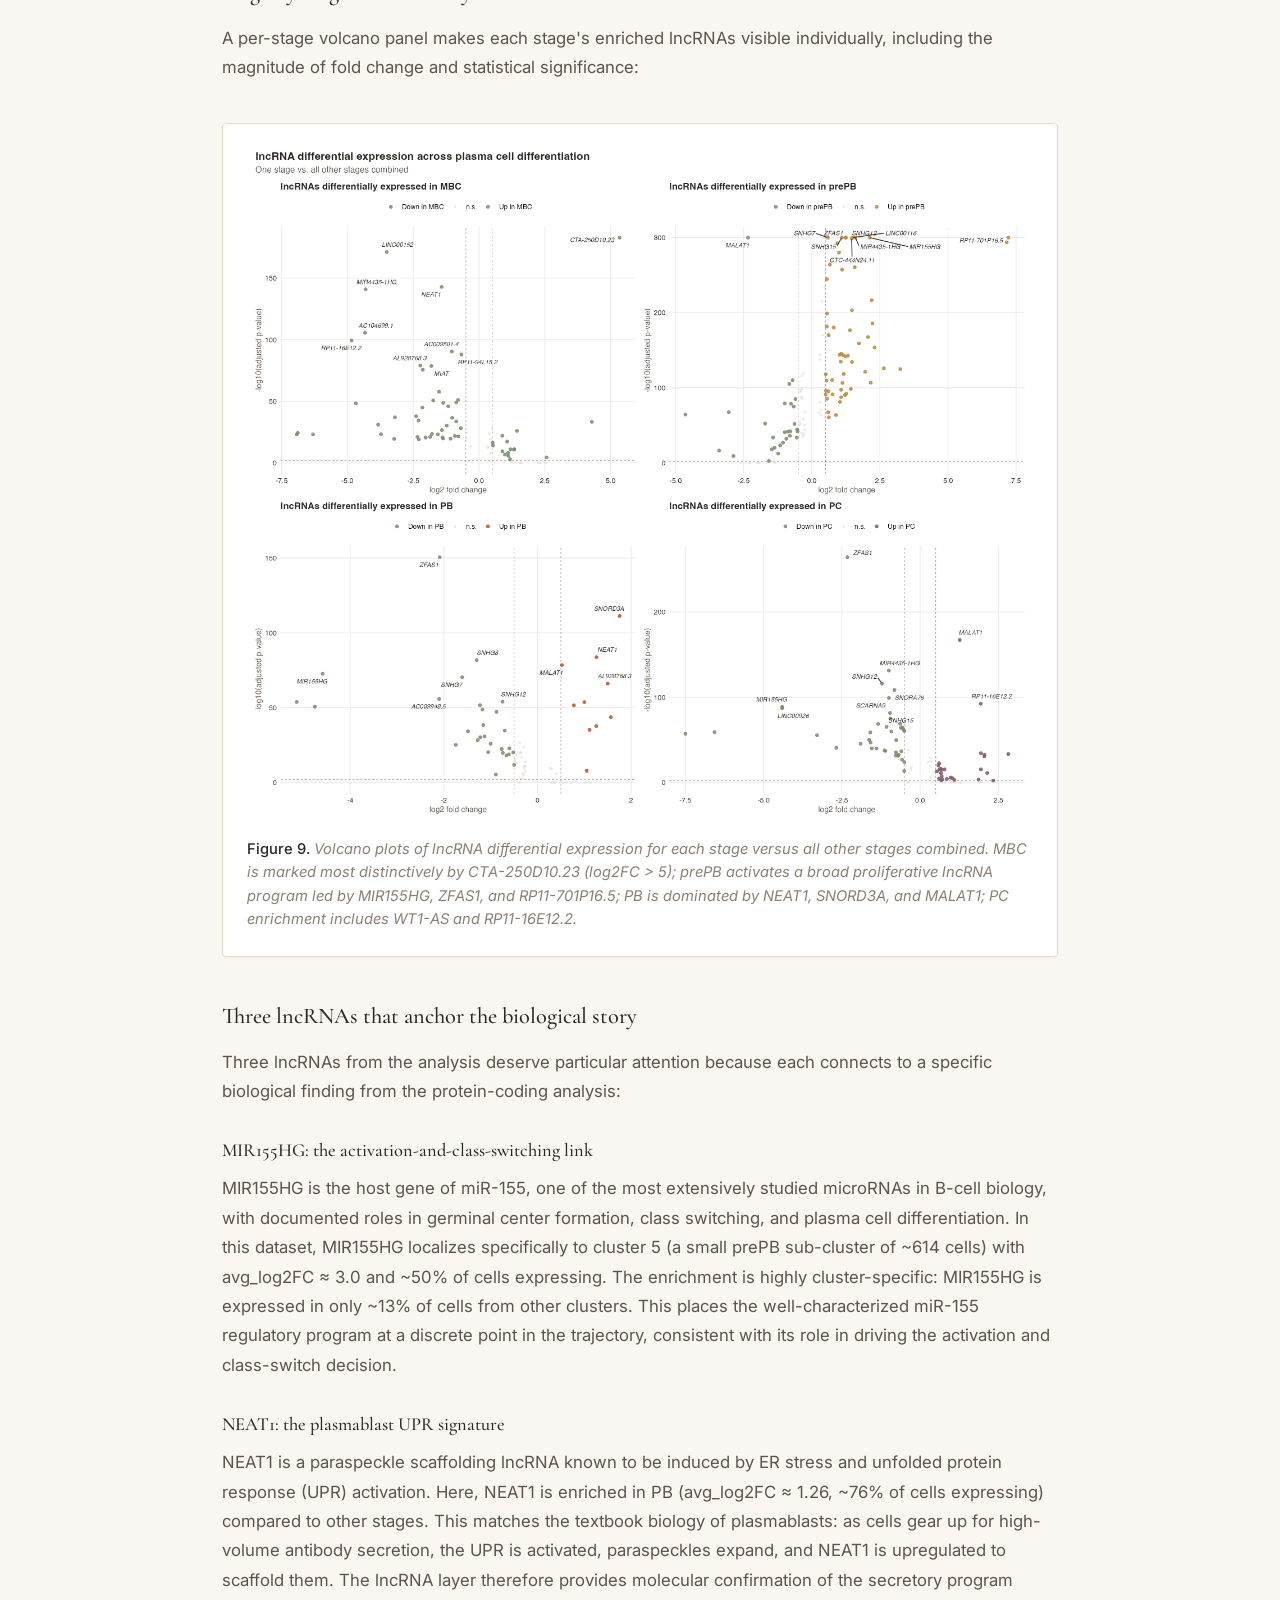
==== commit 410b687e: "Add Phase 2.1: lncRNA regulatory layer section with MIR155HG, NEAT1, WT1-AS" ====
--- a/case-studies/plasma-cell-multiomics.html
+++ b/case-studies/plasma-cell-multiomics.html
@@ -4,13 +4,12 @@
   <meta charset="UTF-8">
   <meta name="viewport" content="width=device-width, initial-scale=1.0">
   <title>Plasma cell differentiation, single-cell multi-omics case study · Lumen · Fabiola Blengio</title>
-  <meta name="description" content="End-to-end re-analysis of human plasma cell differentiation from BD Rhapsody scRNA-seq data (Moreaux et al., Blood 2024).">
+  <meta name="description" content="End-to-end re-analysis of human plasma cell differentiation from BD Rhapsody scRNA-seq data (Alaterre et al., Blood 2024), with protein-coding and lncRNA regulatory layers.">
   <link rel="stylesheet" href="../css/style.css">
   <link rel="preconnect" href="https://fonts.googleapis.com">
   <link rel="preconnect" href="https://fonts.gstatic.com" crossorigin>
   <link href="https://fonts.googleapis.com/css2?family=Cormorant+Garamond:wght@400;500;600&family=Inter:wght@300;400;500;600&display=swap" rel="stylesheet">
   <style>
-    /* Logo styles for Lumen brand */
     .logo-stack {
       display: flex;
       flex-direction: column;
@@ -33,7 +32,6 @@
       font-weight: 500;
     }
 
-    /* Case study specific styles */
     .case-hero {
       padding: 6rem 2rem 3rem;
       max-width: 900px;
@@ -46,10 +44,7 @@
       color: var(--accent);
       margin-bottom: 1.5rem;
     }
-    .case-hero .breadcrumb a {
-      color: var(--accent);
-      text-decoration: none;
-    }
+    .case-hero .breadcrumb a { color: var(--accent); text-decoration: none; }
     .case-hero .breadcrumb a:hover { border-bottom: 1px solid var(--accent); }
 
     .case-section {
@@ -57,7 +52,6 @@
       max-width: 900px;
       margin: 0 auto;
     }
-
     .case-section h2 {
       font-family: var(--serif);
       font-size: 2rem;
@@ -66,7 +60,6 @@
       margin-bottom: 1.5rem;
       letter-spacing: -0.01em;
     }
-
     .case-section h3 {
       font-family: var(--serif);
       font-size: 1.4rem;
@@ -75,14 +68,20 @@
       margin-top: 2.5rem;
       margin-bottom: 0.8rem;
     }
-
+    .case-section h4 {
+      font-family: var(--serif);
+      font-size: 1.15rem;
+      font-weight: 500;
+      color: var(--ink);
+      margin-top: 1.8rem;
+      margin-bottom: 0.5rem;
+    }
     .case-section p {
       font-size: 1.05rem;
       line-height: 1.75;
       color: var(--ink-soft);
       margin-bottom: 1.2rem;
     }
-
     .case-section em {
       font-family: var(--serif);
       font-style: italic;
@@ -98,14 +97,9 @@
       border-radius: 4px;
       box-shadow: 0 1px 3px rgba(42, 38, 34, 0.04);
     }
-
     .case-figure img {
-      width: 100%;
-      height: auto;
-      display: block;
-      border-radius: 2px;
-    }
-
+      width: 100%; height: auto; display: block; border-radius: 2px;
+    }
     .case-figure figcaption {
       margin-top: 1rem;
       font-size: 0.92rem;
@@ -113,7 +107,6 @@
       line-height: 1.6;
       font-style: italic;
     }
-
     .case-figure figcaption strong {
       font-style: normal;
       color: var(--ink);
@@ -141,7 +134,6 @@
       background: var(--bg-alt);
       border-radius: 4px;
     }
-
     .meta-box dt {
       font-size: 0.8rem;
       text-transform: uppercase;
@@ -150,7 +142,6 @@
       font-weight: 500;
       margin-bottom: 0.4rem;
     }
-
     .meta-box dd {
       font-size: 1rem;
       color: var(--ink);
@@ -159,12 +150,9 @@
     }
 
     .stack-list {
-      display: flex;
-      flex-wrap: wrap;
-      gap: 0.5rem;
+      display: flex; flex-wrap: wrap; gap: 0.5rem;
       margin: 1rem 0 2rem;
     }
-
     .stack-list span {
       padding: 0.35rem 0.85rem;
       background: var(--accent-soft);
@@ -186,16 +174,10 @@
       transition: background 0.2s;
     }
     .case-cta:hover { background: var(--accent); }
-
     .case-cta.secondary {
-      background: transparent;
-      color: var(--ink);
-      border: 1px solid var(--ink);
-    }
-    .case-cta.secondary:hover {
-      background: var(--ink);
-      color: var(--bg);
-    }
+      background: transparent; color: var(--ink); border: 1px solid var(--ink);
+    }
+    .case-cta.secondary:hover { background: var(--ink); color: var(--bg); }
 
     .findings-grid {
       display: grid;
@@ -203,20 +185,18 @@
       gap: 2rem;
       margin: 2rem 0;
     }
-
     .finding {
       padding: 1.5rem;
       border-top: 2px solid var(--accent-soft);
     }
-
     .finding h4 {
       font-family: var(--serif);
       font-size: 1.3rem;
       font-weight: 500;
       color: var(--ink);
       margin-bottom: 0.8rem;
-    }
-
+      margin-top: 0;
+    }
     .finding p {
       font-size: 1rem;
       color: var(--ink-soft);
@@ -241,9 +221,6 @@
     </div>
   </nav>
 
-  <!-- ============================================
-       HERO
-       ============================================ -->
   <header class="case-hero">
     <p class="breadcrumb"><a href="../index.html">Home</a> / Case studies / Plasma cell multi-omics</p>
     <h1>Reading the language of plasma cells.</h1>
@@ -251,27 +228,16 @@
       An end-to-end re-analysis of human plasma cell differentiation from BD Rhapsody
       single-cell RNA-seq, integrating sample tag demultiplexing, stage-aware quality
       control, a methodological comparison of cell cycle regression strategies, and
-      biological characterization of plasma cell sub-populations. Built on the
-      publicly available dataset from Moreaux et al. (<em>Blood</em>, 2024).
+      biological characterization of plasma cell sub-populations across protein-coding
+      and lncRNA regulatory layers. Built on the publicly available dataset from
+      Alaterre et al. (<em>Blood</em>, 2024).
     </p>
 
     <dl class="meta-box">
-      <div>
-        <dt>Platform</dt>
-        <dd>BD Rhapsody WTA + sample tag multiplexing</dd>
-      </div>
-      <div>
-        <dt>Dataset</dt>
-        <dd>GSE242330. 8,545 cells across 4 differentiation stages, 2 biological replicates</dd>
-      </div>
-      <div>
-        <dt>Stages captured</dt>
-        <dd>MBC, prePB, PB, PC</dd>
-      </div>
-      <div>
-        <dt>Tooling</dt>
-        <dd>Seurat v5, Harmony, ggplot2, pheatmap</dd>
-      </div>
+      <div><dt>Platform</dt><dd>BD Rhapsody WTA + sample tag multiplexing</dd></div>
+      <div><dt>Dataset</dt><dd>GSE242330. 8,545 cells across 4 differentiation stages, 2 biological replicates</dd></div>
+      <div><dt>Stages captured</dt><dd>MBC, prePB, PB, PC</dd></div>
+      <div><dt>Tooling</dt><dd>Seurat v5, Harmony, GENCODE v19, ggplot2, pheatmap</dd></div>
     </dl>
 
     <div class="stack-list">
@@ -281,6 +247,7 @@
       <span>Harmony integration</span>
       <span>Cell cycle modeling</span>
       <span>Differential expression</span>
+      <span>lncRNA annotation</span>
       <span>R / Seurat v5</span>
     </div>
 
@@ -289,28 +256,25 @@
     <a href="#methods" class="case-cta secondary">Jump to methods</a>
   </header>
 
-  <!-- ============================================
-       SECTION 1, THE QUESTION
-       ============================================ -->
+  <!-- SECTION 1, THE QUESTION -->
   <section class="case-section">
     <p class="section-label" style="font-size: 0.8rem; text-transform: uppercase; letter-spacing: 0.18em; color: var(--accent); font-weight: 500;">The question</p>
     <h2>How do B cells become antibody factories?</h2>
 
     <p>
-      Plasma cells are the body's antibody factories: terminally differentiated
-      B cells that survive for decades in bone marrow niches and continuously secrete
+      Plasma cells are the body's antibody factories: terminally differentiated B cells
+      that survive for decades in bone marrow niches and continuously secrete
       immunoglobulin. The path from memory B cell (MBC) to mature plasma cell (PC)
       passes through two proliferative intermediates: preplasmablasts (prePB) and
       plasmablasts (PB).
     </p>
 
     <p>
-      Moreaux <em>et al.</em> generated a four-stage in vitro differentiation
-      system and profiled it with BD Rhapsody single-cell RNA-seq. This case study
-      re-analyzes their public data with an emphasis on the methodological choices
-      that shape what we see, particularly around cell cycle confounding, which
-      is unusually strong in this dataset because prePB and PB are heavily
-      proliferating populations.
+      Alaterre <em>et al.</em> generated a four-stage in vitro differentiation system
+      and profiled it with BD Rhapsody single-cell RNA-seq. This case study re-analyzes
+      their public data with an emphasis on the methodological choices that shape what
+      we see, particularly around cell cycle confounding, which is unusually strong in
+      this dataset because prePB and PB are heavily proliferating populations.
     </p>
 
     <div class="case-key-fact">
@@ -319,18 +283,16 @@
     </div>
   </section>
 
-  <!-- ============================================
-       SECTION 2, DATASET & DESIGN
-       ============================================ -->
+  <!-- SECTION 2, DATASET -->
   <section class="case-section">
     <p class="section-label" style="font-size: 0.8rem; text-transform: uppercase; letter-spacing: 0.18em; color: var(--accent); font-weight: 500;">The data</p>
     <h2>Experimental design</h2>
 
     <p>
       Two biological replicates were sequenced with BD Rhapsody using the Single-Cell
-      Multiplex Kit. Four sample tags per replicate (eight in total) labeled cells
-      from each differentiation stage. After QC, 7,920 cells were retained for
-      downstream analysis (92.7% retention).
+      Multiplex Kit. Four sample tags per replicate (eight in total) labeled cells from
+      each differentiation stage. After QC, 7,920 cells were retained for downstream
+      analysis (92.7% retention).
     </p>
 
     <figure class="case-figure">
@@ -347,15 +309,13 @@
     <p>
       <strong>Sample tag demultiplexing.</strong> BD Rhapsody multiplexes multiple
       samples into one library using oligo barcodes. The per-cell mapping
-      (Cell_Index to Sample_Tag to Sample_Name) was joined onto the gene count
-      matrix to assign each cell to its differentiation stage. Multiplets and
-      Undetermined cells (~2-3%) were filtered out.
+      (Cell_Index to Sample_Tag to Sample_Name) was joined onto the gene count matrix
+      to assign each cell to its differentiation stage. Multiplets and Undetermined
+      cells (~2-3%) were filtered out.
     </p>
   </section>
 
-  <!-- ============================================
-       SECTION 3, METHODS
-       ============================================ -->
+  <!-- SECTION 3, METHODS -->
   <section class="case-section" id="methods">
     <p class="section-label" style="font-size: 0.8rem; text-transform: uppercase; letter-spacing: 0.18em; color: var(--accent); font-weight: 500;">The approach</p>
     <h2>Methodological choices that matter</h2>
@@ -363,28 +323,28 @@
     <h3>Stage-aware quality control</h3>
     <p>
       Plasma cells have radically different transcriptional profiles than memory B
-      cells: median UMI counts vary by 10× across stages, mitochondrial content
-      varies by 4×, and naturally high %mt in plasmablasts (reflecting their
-      metabolic demand) would be misclassified as poor quality under standard
-      thresholds. <em>Stage-aware percentile thresholds</em> (95th percentile
-      within each stage for %mt, 1st/99th for nFeature and nCount) preserve
-      biological variation while removing technical outliers.
+      cells: median UMI counts vary by 10× across stages, mitochondrial content varies
+      by 4×, and naturally high %mt in plasmablasts (reflecting their metabolic demand)
+      would be misclassified as poor quality under standard thresholds. <em>Stage-aware
+      percentile thresholds</em> (95th percentile within each stage for %mt, 1st/99th
+      for nFeature and nCount) preserve biological variation while removing technical
+      outliers.
     </p>
 
     <h3>LogNormalize over SCTransform</h3>
     <p>
       With UMI counts ranging from ~4,000 in MBC to ~50,000 in prePB, the shared
-      mean-variance assumption underlying SCTransform's GLM doesn't hold across
-      this dynamic range. LogNormalize treats each cell independently and is more
-      honest about the heterogeneity.
+      mean-variance assumption underlying SCTransform's GLM doesn't hold across this
+      dynamic range. LogNormalize treats each cell independently and is more honest
+      about the heterogeneity.
     </p>
 
     <h3>Immunoglobulin genes excluded from variable features</h3>
     <p>
-      Ig constant and variable region genes are so dominantly expressed in PB and
-      PC that they drive clustering by antibody class rather than by regulatory
-      state. They're retained in the data, just not used to find the variable
-      features that define cell identity.
+      Ig constant and variable region genes are so dominantly expressed in PB and PC
+      that they drive clustering by antibody class rather than by regulatory state.
+      They're retained in the data, just not used to find the variable features that
+      define cell identity.
     </p>
 
     <h3>Cell cycle regression, a methodological comparison</h3>
@@ -402,8 +362,8 @@
       </li>
       <li style="padding: 0.8rem 0; border-bottom: 1px solid var(--border);">
         <strong style="color: var(--ink);">B. CC.Difference regression.</strong>
-        Regresses S.Score minus G2M.Score. Removes within-cycle phase identity
-        while preserving the cycling-versus-quiescent axis.
+        Regresses S.Score minus G2M.Score. Removes within-cycle phase identity while
+        preserving the cycling-versus-quiescent axis.
       </li>
       <li style="padding: 0.8rem 0;">
         <strong style="color: var(--ink);">C. No regression.</strong>
@@ -416,18 +376,16 @@
            alt="Side-by-side UMAP comparison of three cell cycle regression strategies">
       <figcaption>
         <strong>Figure 2.</strong> Three regression strategies, same upstream data.
-        Top row: colored by experimental stage. Bottom row: colored by cell cycle
-        phase. Approach B (CC.Difference) was selected for the headline trajectory
-        because it produces the cleanest differentiation gradient while removing
-        phase-driven sub-clustering. The comparison itself demonstrates how
-        methodological choices shape the embedding.
+        Top row: colored by experimental stage. Bottom row: colored by cell cycle phase.
+        Approach B (CC.Difference) was selected for the headline trajectory because it
+        produces the cleanest differentiation gradient while removing phase-driven
+        sub-clustering. The comparison itself demonstrates how methodological choices
+        shape the embedding.
       </figcaption>
     </figure>
   </section>
 
-  <!-- ============================================
-       SECTION 4, RESULTS
-       ============================================ -->
+  <!-- SECTION 4, RESULTS -->
   <section class="case-section">
     <p class="section-label" style="font-size: 0.8rem; text-transform: uppercase; letter-spacing: 0.18em; color: var(--accent); font-weight: 500;">The results</p>
     <h2>What the data tells us</h2>
@@ -440,10 +398,10 @@
       <figcaption>
         <strong>Figure 3.</strong> Integrated UMAP after Harmony batch correction
         (left: by experimental stage; right: annotated clusters at resolution 0.5).
-        Six unbiased Louvain clusters map cleanly onto the four labeled
-        differentiation stages, with each stage assigned to a dominant cluster
-        (≥78% purity). MBC, prePB, and PB each form one principal cluster; PCs
-        split into two sub-populations.
+        Six unbiased Louvain clusters map cleanly onto the four labeled differentiation
+        stages, with each stage assigned to a dominant cluster (≥78% purity). MBC,
+        prePB, and PB each form one principal cluster; PCs split into two
+        sub-populations.
       </figcaption>
     </figure>
 
@@ -455,31 +413,31 @@
       <figcaption>
         <strong>Figure 4.</strong> Top 5 differentially expressed genes per cluster,
         scaled average expression. Each cluster shows a distinct marker signature:
-        MBC clusters express resting B-cell markers (FOXP1, CD83, CD69, KLF6);
-        prePB and PB express activation/proliferation markers (CDCA7, MYB, TPRG1,
-        ZBED2); and the two PC clusters separate cleanly by immunoglobulin class
-        (top vs bottom of the PC blocks).
+        MBC clusters express resting B-cell markers (FOXP1, CD83, CD69, KLF6); prePB
+        and PB express activation/proliferation markers (CDCA7, MYB, TPRG1, ZBED2);
+        and the two PC clusters separate cleanly by immunoglobulin class (top vs
+        bottom of the PC blocks).
       </figcaption>
     </figure>
 
     <h3>The PC sub-populations reveal classical isotype biology</h3>
 
     <p>
-      Unbiased clustering recovered two PC-dominated sub-populations that the
-      original publication did not separately characterize. Direct comparison
-      between them reveals a textbook immunoglobulin class switch:
+      Unbiased clustering recovered two PC-dominated sub-populations that the original
+      publication did not separately characterize. Direct comparison between them
+      reveals a textbook immunoglobulin class switch:
     </p>
 
     <figure class="case-figure">
       <img src="../images/case-study/17_PCcluster_volcano.png"
            alt="Volcano plot of differential expression between the two PC clusters showing IgG vs IgA/IgM split">
       <figcaption>
-        <strong>Figure 5.</strong> Differential expression between the two
-        PC-dominated clusters. C2 expresses the full IgG constant region panel
-        (IGHG1, IGHG2, IGHG3, IGHG4, all at extreme log2FC) and represents
-        class-switched IgG-secreting plasma cells. C4 expresses IGHA1, IGHA2,
-        IGHM, and IGJ (the joining chain required for polymeric IgA/IgM assembly)
-        and represents IgA/IgM-secreting plasma cells.
+        <strong>Figure 5.</strong> Differential expression between the two PC-dominated
+        clusters. C2 expresses the full IgG constant region panel (IGHG1, IGHG2, IGHG3,
+        IGHG4, all at extreme log2FC) and represents class-switched IgG-secreting
+        plasma cells. C4 expresses IGHA1, IGHA2, IGHM, and IGJ (the joining chain
+        required for polymeric IgA/IgM assembly) and represents IgA/IgM-secreting
+        plasma cells.
       </figcaption>
     </figure>
 
@@ -494,51 +452,44 @@
     <div class="findings-grid">
       <div class="finding">
         <h4>1. The trajectory is recovered cleanly</h4>
-        <p>
-          The MBC to prePB to PB to PC differentiation axis emerges as the dominant
-          structure in the integrated UMAP, with cluster purity ≥78% against the
-          experimental labels.
-        </p>
+        <p>The MBC to prePB to PB to PC differentiation axis emerges as the dominant
+        structure in the integrated UMAP, with cluster purity ≥78% against the
+        experimental labels.</p>
       </div>
       <div class="finding">
         <h4>2. Sample tag demultiplexing was validated by biology</h4>
-        <p>
-          Immunoglobulin content rises monotonically across the assigned stages
-          (MBC 0% to PC 1.3% median %Ig), confirming the demultiplexing was correct
-          at the cell level.
-        </p>
+        <p>Immunoglobulin content rises monotonically across the assigned stages
+        (MBC 0% to PC 1.3% median %Ig), confirming the demultiplexing was correct at
+        the cell level.</p>
       </div>
       <div class="finding">
         <h4>3. PC heterogeneity follows the immunoglobulin class switch</h4>
-        <p>
-          The two PC sub-clusters separate by isotype (IgG vs IgA/IgM), a
-          classical immunological feature recovered de novo from unsupervised
-          clustering.
-        </p>
+        <p>The two PC sub-clusters separate by isotype (IgG vs IgA/IgM), a classical
+        immunological feature recovered de novo from unsupervised clustering.</p>
       </div>
       <div class="finding">
         <h4>4. Methods matter, transparently</h4>
-        <p>
-          Three cell cycle regression strategies produce three meaningfully
-          different views of the same data. The case study documents each choice
-          and shows the consequences.
-        </p>
+        <p>Three cell cycle regression strategies produce three meaningfully different
+        views of the same data. The case study documents each choice and shows the
+        consequences.</p>
       </div>
       <div class="finding">
         <h4>5. The class-switching state is identifiable</h4>
-        <p>
-          Sub-clustering within proliferating cells revealed an AICDA-expressing
-          germinal-center-like population, providing a mechanistic link between
-          the proliferating compartment and the downstream IgG vs IgA/IgM plasma
-          cell split.
-        </p>
+        <p>Sub-clustering within proliferating cells revealed an AICDA-expressing
+        germinal-center-like population, providing a mechanistic link between the
+        proliferating compartment and the downstream IgG vs IgA/IgM plasma cell
+        split.</p>
+      </div>
+      <div class="finding">
+        <h4>6. A lncRNA regulatory layer maps onto the same biology</h4>
+        <p>Stage-specific lncRNAs (MIR155HG, NEAT1, WT1-AS, MIR4435-1HG and others)
+        reinforce and extend the protein-coding findings, with MIR155HG marking the
+        prePB sub-cluster most aligned with the class-switching program.</p>
       </div>
     </div>
   </section>
 
-  <!-- ============================================
-       SECTION 4b, GOING DEEPER (SUBSET ANALYSIS)
-       ============================================ -->
+  <!-- SECTION 4b, GOING DEEPER (SUBSET) -->
   <section class="case-section">
     <p class="section-label" style="font-size: 0.8rem; text-transform: uppercase; letter-spacing: 0.18em; color: var(--accent); font-weight: 500;">Going deeper</p>
     <h2>Sub-clustering reveals the class-switching decision point</h2>
@@ -546,104 +497,257 @@
     <p>
       The headline analysis identified two PC sub-populations separated by
       immunoglobulin class (IgG vs IgA/IgM). But where, in the differentiation
-      trajectory, does that decision happen? To find out, the proliferating
-      cells (prePB + PB) were re-analyzed as a focused subset, without cell
-      cycle regression, at clustering resolution 0.2 (matching the paper's
-      Analysis 2 strategy). This isolated subset uses cell cycle as biological
-      signal rather than nuisance variation.
+      trajectory, does that decision happen? To find out, the proliferating cells
+      (prePB + PB) were re-analyzed as a focused subset, without cell cycle
+      regression, at clustering resolution 0.2 (matching the paper's Analysis 2
+      strategy). This isolated subset uses cell cycle as biological signal rather
+      than nuisance variation.
     </p>
 
     <figure class="case-figure">
       <img src="../images/case-study/10_subset_umap.png"
            alt="Subset UMAP of proliferating prePB and PB cells showing five sub-clusters and cell cycle phase">
       <figcaption>
-        <strong>Figure 6.</strong> Sub-analysis UMAP of the proliferating
-        compartment (prePB + PB, n = 4,850 cells). Five sub-clusters were
-        recovered at resolution 0.2. The cell cycle panel (bottom-right) shows
-        that phase varies along the UMAP structure rather than driving the
-        clustering itself, consistent with biology being the dominant axis
-        of variation.
+        <strong>Figure 6.</strong> Sub-analysis UMAP of the proliferating compartment
+        (prePB + PB, n = 4,850 cells). Five sub-clusters were recovered at resolution
+        0.2. The cell cycle panel (bottom-right) shows that phase varies along the
+        UMAP structure rather than driving the clustering itself, consistent with
+        biology being the dominant axis of variation.
       </figcaption>
     </figure>
 
     <h3>Five sub-clusters, five biological states</h3>
 
     <p>
-      Per-cluster marker analysis revealed that each sub-cluster corresponds
-      to a discrete state along the B-cell-to-plasma-cell trajectory.
+      Per-cluster marker analysis revealed that each sub-cluster corresponds to a
+      discrete state along the B-cell-to-plasma-cell trajectory.
     </p>
 
     <figure class="case-figure">
       <img src="../images/case-study/11_subset_biology_dotplot.png"
            alt="Dot plot of biologically meaningful markers across the five sub-clusters">
       <figcaption>
-        <strong>Figure 7.</strong> Sub-cluster identity revealed by marker
-        expression. Each cluster lights up a distinct molecular program: memory
-        activation (cluster 4), germinal-center-like class-switching machinery
-        (cluster 2), metabolic activation (cluster 0), and parallel commitment
-        to IgA (cluster 1) or IgG (cluster 3) fates.
-      </figcaption>
-    </figure>
-
-    <p>
-      Reading the dot plot left to right:
-    </p>
+        <strong>Figure 7.</strong> Sub-cluster identity revealed by marker expression.
+        Each cluster lights up a distinct molecular program: memory activation
+        (cluster 4), germinal-center-like class-switching machinery (cluster 2),
+        metabolic activation (cluster 0), and parallel commitment to IgA (cluster 1)
+        or IgG (cluster 3) fates.
+      </figcaption>
+    </figure>
+
+    <p>Reading the dot plot left to right:</p>
 
     <ul style="list-style: none; padding-left: 0; margin-bottom: 1.5rem;">
       <li style="padding: 0.8rem 0; border-bottom: 1px solid var(--border);">
         <strong style="color: var(--ink);">Cluster 4 (memory-activated).</strong>
         FCER2 (CD23), IL4R, CD84. Classical signatures of an IL-4-responsive,
-        memory-like B-cell state. The entry point into the differentiation
-        program.
+        memory-like B-cell state. The entry point into the differentiation program.
       </li>
       <li style="padding: 0.8rem 0; border-bottom: 1px solid var(--border);">
         <strong style="color: var(--ink);">Cluster 2 (germinal-center-like).</strong>
-        AICDA, CCL17, CCL22, CXCL10, AHR. AICDA (activation-induced cytidine
-        deaminase) is the enzyme responsible for class switch recombination
-        and somatic hypermutation. This is the cellular state in which the
-        antibody-class decision is actually being made.
+        AICDA, CCL17, CCL22, CXCL10, AHR. AICDA (activation-induced cytidine deaminase)
+        is the enzyme responsible for class switch recombination and somatic
+        hypermutation. This is the cellular state in which the antibody-class
+        decision is actually being made.
       </li>
       <li style="padding: 0.8rem 0; border-bottom: 1px solid var(--border);">
         <strong style="color: var(--ink);">Cluster 0 (metabolic activation).</strong>
         HK2, POLR3G, EGR1, AK4. Glycolytic switch, RNA Pol III activity, and
-        proliferation-associated transcription. The largest cluster (1,778
-        cells), representing the proliferative engine of the program.
+        proliferation-associated transcription. The largest cluster (1,778 cells),
+        representing the proliferative engine of the program.
       </li>
       <li style="padding: 0.8rem 0; border-bottom: 1px solid var(--border);">
         <strong style="color: var(--ink);">Cluster 1 (IgA-committing PB).</strong>
         IGHA1, IGHA2, IGJ, CD38. Plasmablasts that have committed to the
         IgA-secreting fate, expressing the J-chain required for polymeric IgA
-        assembly. The precursor to the IgA/IgM PC cluster from the headline
-        analysis.
+        assembly. The precursor to the IgA/IgM PC cluster from the headline analysis.
       </li>
       <li style="padding: 0.8rem 0;">
         <strong style="color: var(--ink);">Cluster 3 (IgG-committing PB).</strong>
-        IGHG1, IGHG2, IGHG3, IGHG4, XBP1. Plasmablasts on the IgG trajectory,
-        with XBP1 marking activation of the unfolded protein response in
-        preparation for high-volume antibody secretion. The precursor to the
-        IgG PC cluster from the headline analysis.
+        IGHG1, IGHG2, IGHG3, IGHG4, XBP1. Plasmablasts on the IgG trajectory, with
+        XBP1 marking activation of the unfolded protein response in preparation for
+        high-volume antibody secretion. The precursor to the IgG PC cluster from the
+        headline analysis.
       </li>
     </ul>
 
     <div class="case-key-fact">
-      AICDA expression localizes to a discrete sub-cluster, identifying the
-      cellular state where class-switch recombination occurs and providing a
-      mechanistic link between the proliferating compartment and the
-      IgG vs IgA/IgM split observed downstream in mature plasma cells.
+      AICDA expression localizes to a discrete sub-cluster, identifying the cellular
+      state where class-switch recombination occurs and providing a mechanistic link
+      between the proliferating compartment and the IgG vs IgA/IgM split observed
+      downstream in mature plasma cells.
     </div>
 
     <p>
       This finding adds substance to the headline result. The two PC clusters
-      separated by isotype (C2 IgG, C4 IgA/IgM) are not arbitrary endpoints:
-      they trace back to a discrete decision-making sub-population within the
-      proliferating compartment, marked by AICDA expression. The original
-      publication did not separately characterize this sub-cluster structure.
+      separated by isotype (C2 IgG, C4 IgA/IgM) are not arbitrary endpoints: they
+      trace back to a discrete decision-making sub-population within the
+      proliferating compartment, marked by AICDA expression. The original publication
+      did not separately characterize this sub-cluster structure.
     </p>
   </section>
 
   <!-- ============================================
-       SECTION 5, REPRODUCIBILITY
+       NEW SECTION 4c, lncRNA REGULATORY LAYER (PHASE 2.1)
        ============================================ -->
+  <section class="case-section">
+    <p class="section-label" style="font-size: 0.8rem; text-transform: uppercase; letter-spacing: 0.18em; color: var(--accent); font-weight: 500;">Adding a layer</p>
+    <h2>The lncRNA regulatory program</h2>
+
+    <p>
+      Long non-coding RNAs (lncRNAs) are emerging as key regulators of immune cell
+      identity, often acting at the boundary between epigenetics and transcription.
+      In B-cell biology specifically, several lncRNAs have well-characterized roles
+      in activation, class switching, and plasma cell differentiation, yet they are
+      rarely treated as a primary analytical layer in standard scRNA-seq workflows.
+      This case study extends the protein-coding analysis with a focused lncRNA
+      layer to ask: do non-coding regulators trace the same trajectory, and do
+      they add resolution to the protein-coding story?
+    </p>
+
+    <h3>Annotation: GENCODE v19, focused biotypes</h3>
+
+    <p>
+      The Alaterre et al. data was aligned to the hg19 reference. To match this
+      alignment cleanly, lncRNAs were annotated using <em>GENCODE v19</em> (the
+      final hg19 release), focused on the two best-characterized lncRNA biotypes:
+      <em>lincRNA</em> (long intergenic non-coding RNA) and <em>antisense</em>
+      (transcribed antisense to a protein-coding gene). These two categories have
+      the cleanest functional annotation and the most published regulatory roles
+      in immune cell biology; broader biotype panels include many uncharacterized
+      transcripts that would add noise.
+    </p>
+
+    <p>
+      Of <strong>12,390 annotated lncRNAs</strong> in this focused panel,
+      <strong>3,208 (25.9%) were detected</strong> in the scRNA-seq data. Detection
+      was modestly higher for antisense (32.1%) than for lincRNA (21.4%), consistent
+      with antisense lncRNAs often co-expressing with their host protein-coding
+      partners. This is a healthy detection rate for single-cell lncRNA analysis,
+      where most transcripts are intrinsically lowly expressed.
+    </p>
+
+    <h3>Stage-specific lncRNA signatures</h3>
+
+    <p>
+      Differential expression of detected lncRNAs against each differentiation stage
+      revealed coherent stage-specific signatures. The top ten enriched lncRNAs per
+      stage, displayed as a scaled-expression heatmap, fall into four interpretable
+      modules:
+    </p>
+
+    <figure class="case-figure">
+      <img src="../images/case-study/20_lncRNA_stage_heatmap.png"
+           alt="Heatmap of top 10 enriched lncRNAs per differentiation stage">
+      <figcaption>
+        <strong>Figure 8.</strong> Top 10 stage-enriched lncRNAs per stage, scaled
+        average expression. Each row block represents a coherent lncRNA module:
+        memory-state (FGD5-AS1, SNHG9, HCG18, CTA-250D10.23), proliferative
+        activation (MIR155HG, ZFAS1, SNHG12, MIR4435-1HG, RP11-701P16.5),
+        plasmablast UPR (NEAT1, SNORD3A, AL928768.3), and mature plasma cell
+        (MALAT1, WT1-AS, RP11-16E12.2, JPX).
+      </figcaption>
+    </figure>
+
+    <h3>Stage-by-stage volcano analysis</h3>
+
+    <p>
+      A per-stage volcano panel makes each stage's enriched lncRNAs visible
+      individually, including the magnitude of fold change and statistical
+      significance:
+    </p>
+
+    <figure class="case-figure">
+      <img src="../images/case-study/21_lncRNA_volcanos_per_stage.png"
+           alt="Four-panel volcano plot of lncRNA differential expression per stage">
+      <figcaption>
+        <strong>Figure 9.</strong> Volcano plots of lncRNA differential expression
+        for each stage versus all other stages combined. MBC is marked most
+        distinctively by CTA-250D10.23 (log2FC > 5); prePB activates a broad
+        proliferative lncRNA program led by MIR155HG, ZFAS1, and RP11-701P16.5;
+        PB is dominated by NEAT1, SNORD3A, and MALAT1; PC enrichment includes
+        WT1-AS and RP11-16E12.2.
+      </figcaption>
+    </figure>
+
+    <h3>Three lncRNAs that anchor the biological story</h3>
+
+    <p>
+      Three lncRNAs from the analysis deserve particular attention because each
+      connects to a specific biological finding from the protein-coding analysis:
+    </p>
+
+    <h4>MIR155HG: the activation-and-class-switching link</h4>
+    <p>
+      MIR155HG is the host gene of miR-155, one of the most extensively studied
+      microRNAs in B-cell biology, with documented roles in germinal center
+      formation, class switching, and plasma cell differentiation. In this dataset,
+      MIR155HG localizes specifically to cluster 5 (a small prePB sub-cluster of
+      ~614 cells) with avg_log2FC ≈ 3.0 and ~50% of cells expressing. The
+      enrichment is highly cluster-specific: MIR155HG is expressed in only ~13% of
+      cells from other clusters. This places the well-characterized miR-155
+      regulatory program at a discrete point in the trajectory, consistent with
+      its role in driving the activation and class-switch decision.
+    </p>
+
+    <h4>NEAT1: the plasmablast UPR signature</h4>
+    <p>
+      NEAT1 is a paraspeckle scaffolding lncRNA known to be induced by ER stress
+      and unfolded protein response (UPR) activation. Here, NEAT1 is enriched in
+      PB (avg_log2FC ≈ 1.26, ~76% of cells expressing) compared to other stages.
+      This matches the textbook biology of plasmablasts: as cells gear up for
+      high-volume antibody secretion, the UPR is activated, paraspeckles expand,
+      and NEAT1 is upregulated to scaffold them. The lncRNA layer therefore
+      provides molecular confirmation of the secretory program identified through
+      protein-coding markers (XBP1, ATF6, HSPA5).
+    </p>
+
+    <h4>WT1-AS: a lncRNA layer to the isotype switch</h4>
+    <p>
+      WT1-AS, the antisense transcript of the WT1 transcription factor, is
+      enriched in PC clusters and shows preferential expression in cluster 2 (the
+      IgG-secreting plasma cells identified in the headline analysis). The fold
+      change is substantial (log2FC ≈ 2.5 against other PC populations) and the
+      pattern is cluster-specific rather than stage-specific. This adds a
+      non-coding regulatory dimension to the IgG vs IgA/IgM split: the same
+      sub-populations that differ by antibody class also differ by lncRNA
+      expression, suggesting that the isotype-switch decision is reflected at
+      multiple regulatory layers.
+    </p>
+
+    <figure class="case-figure">
+      <img src="../images/case-study/22_lncRNA_candidates_umap.png"
+           alt="UMAP FeaturePlot of four curated lncRNAs each marking a different stage">
+      <figcaption>
+        <strong>Figure 10.</strong> Curated lncRNA expression on the headline UMAP.
+        CTA-250D10.23 marks the MBC island; MIR155HG concentrates in a discrete
+        prePB sub-population; NEAT1 is enriched in PB; WT1-AS is highest in the
+        IgG-PC cluster. Each lncRNA marks a different stage of the differentiation
+        trajectory at single-cell resolution.
+      </figcaption>
+    </figure>
+
+    <div class="case-key-fact">
+      The lncRNA layer is not redundant with the protein-coding analysis. It
+      reinforces stage identity (NEAT1 in PB, MIR155HG in activated prePB) and
+      extends the cluster-level findings (WT1-AS adds a non-coding signature to
+      the IgG-PC sub-population). Both layers tell the same biological story in
+      different molecular vocabularies.
+    </div>
+
+    <p>
+      Methodologically, this section demonstrates that focused lncRNA panels
+      (curated biotypes, aligned annotation) can be incorporated into standard
+      scRNA-seq workflows without specialized infrastructure, and that they yield
+      biologically interpretable results that complement protein-coding analyses.
+      Next steps in this analysis (planned for the next phase of work) include
+      hdWGCNA co-expression modules, TF-target inference with SCENIC, and a
+      formal regulatory network integrating lncRNAs and their candidate
+      protein-coding partners.
+    </p>
+  </section>
+
+  <!-- SECTION 5, REPRODUCIBILITY -->
   <section class="case-section">
     <p class="section-label" style="font-size: 0.8rem; text-transform: uppercase; letter-spacing: 0.18em; color: var(--accent); font-weight: 500;">The code</p>
     <h2>Fully reproducible</h2>
@@ -663,9 +767,7 @@
     </p>
   </section>
 
-  <!-- ============================================
-       SECTION 6, WHAT THIS DEMONSTRATES
-       ============================================ -->
+  <!-- SECTION 6, SKILLS -->
   <section class="case-section" style="background: var(--bg-alt); max-width: none; padding: 4rem 2rem;">
     <div style="max-width: 900px; margin: 0 auto;">
       <p class="section-label" style="font-size: 0.8rem; text-transform: uppercase; letter-spacing: 0.18em; color: var(--accent); font-weight: 500;">What this demonstrates</p>
@@ -681,6 +783,8 @@
         <li>✓ Unsupervised clustering + annotation</li>
         <li>✓ Differential expression analysis</li>
         <li>✓ Sub-cluster biological interpretation</li>
+        <li>✓ GENCODE annotation + lncRNA panels</li>
+        <li>✓ Non-coding RNA biology integration</li>
         <li>✓ Publication-quality figure design</li>
         <li>✓ Reproducible pipeline engineering</li>
         <li>✓ Methodological transparency</li>
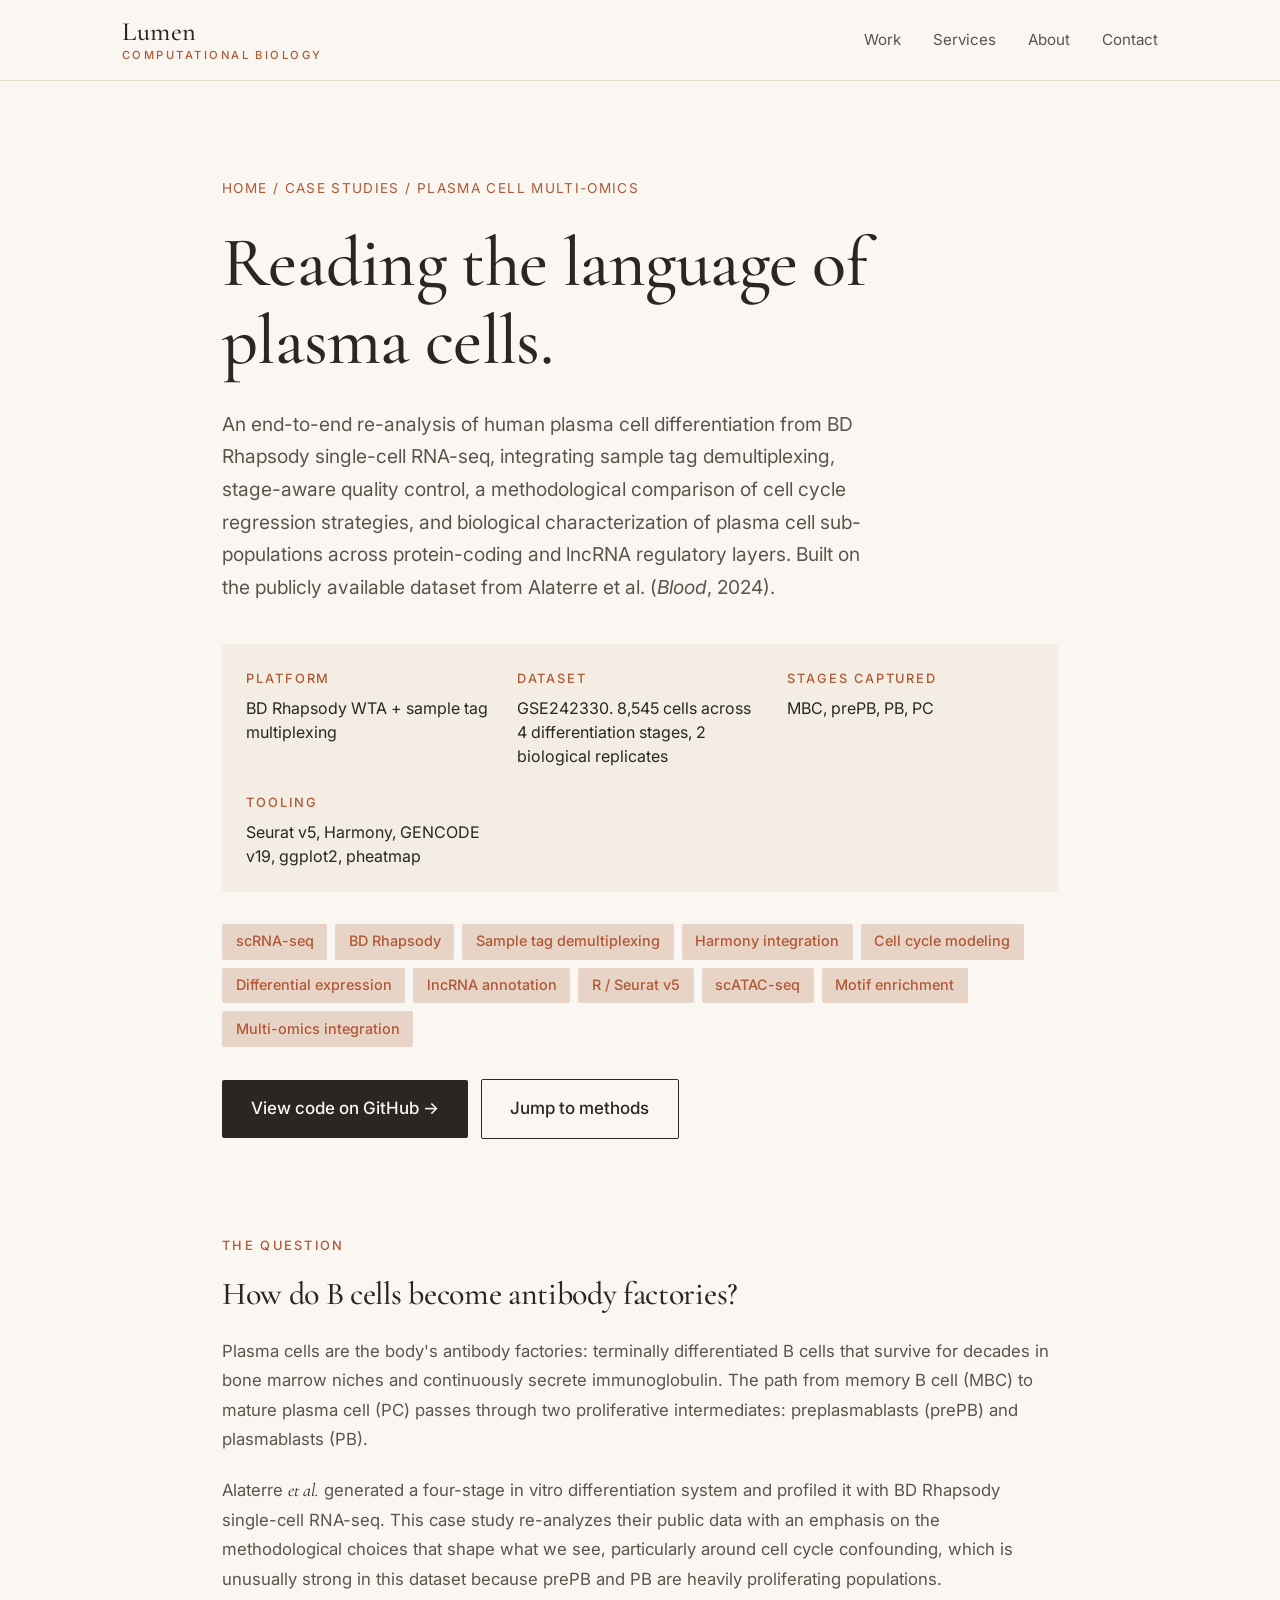
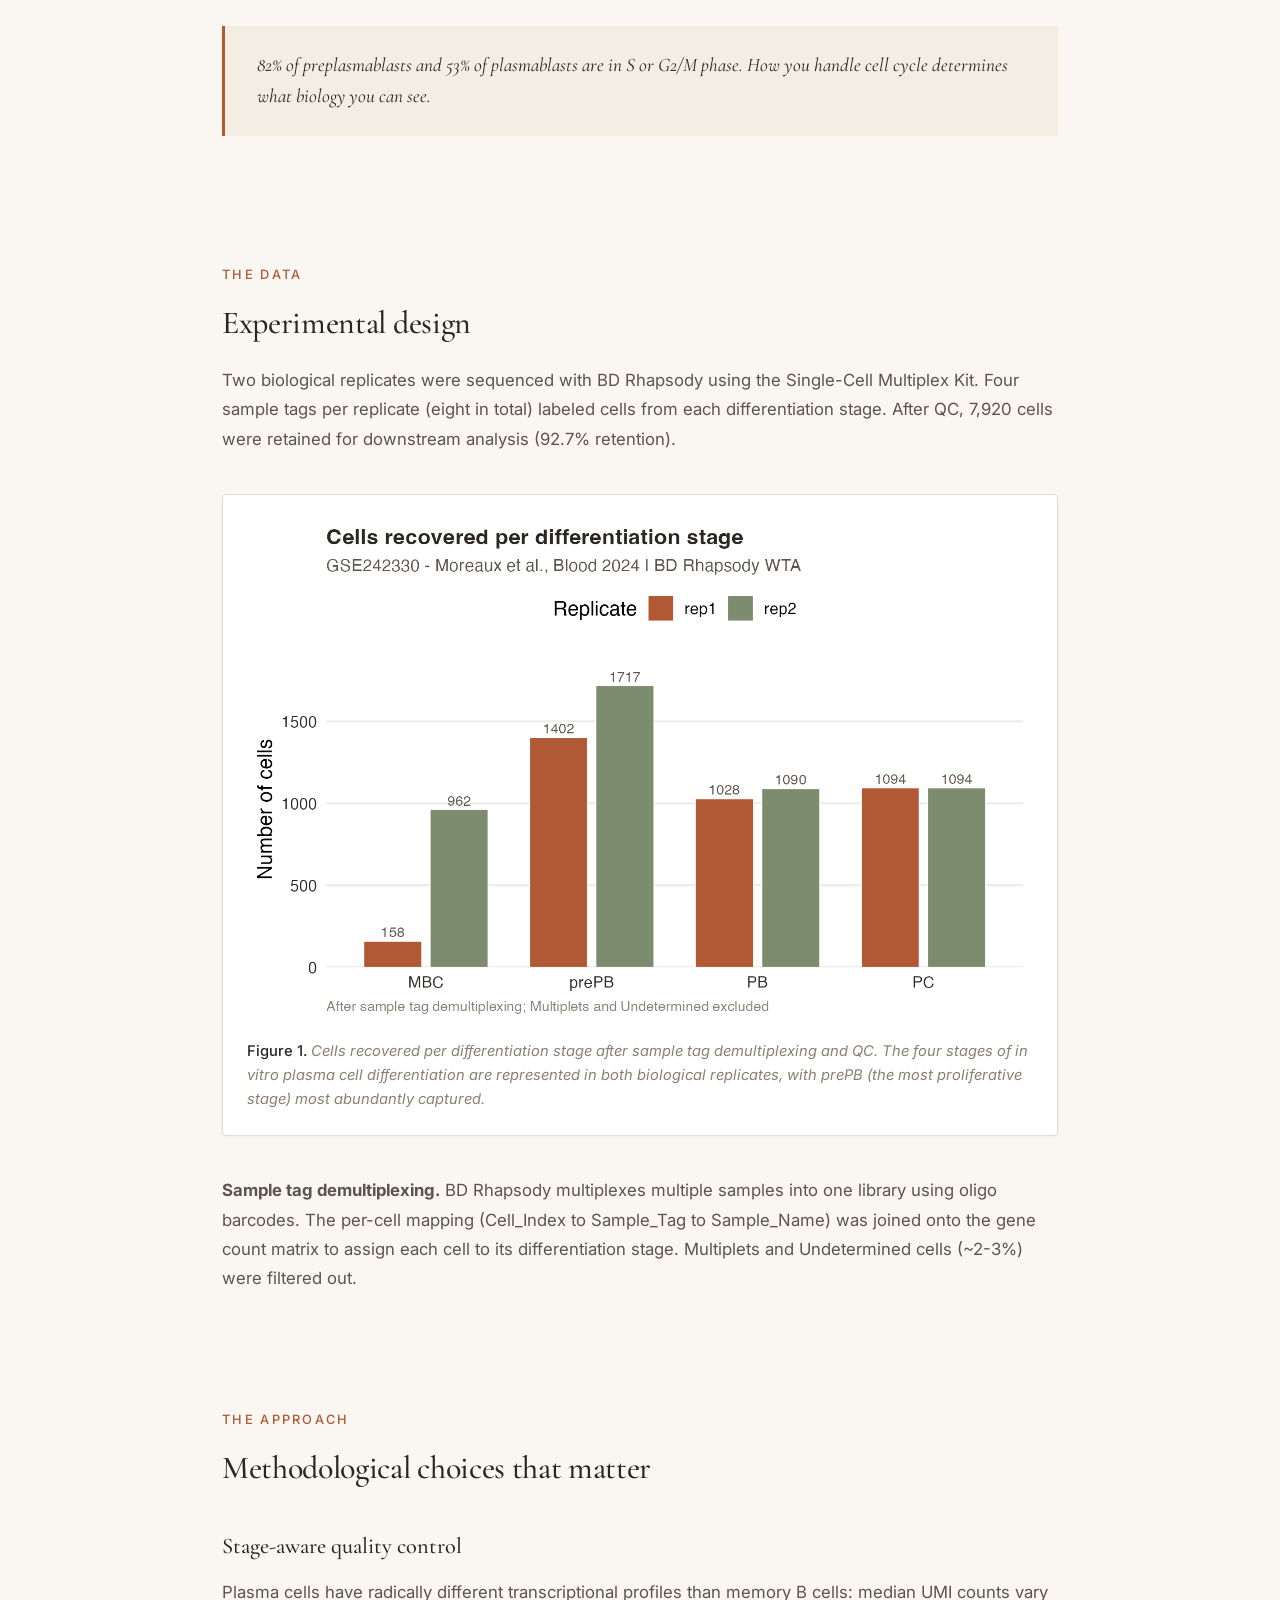
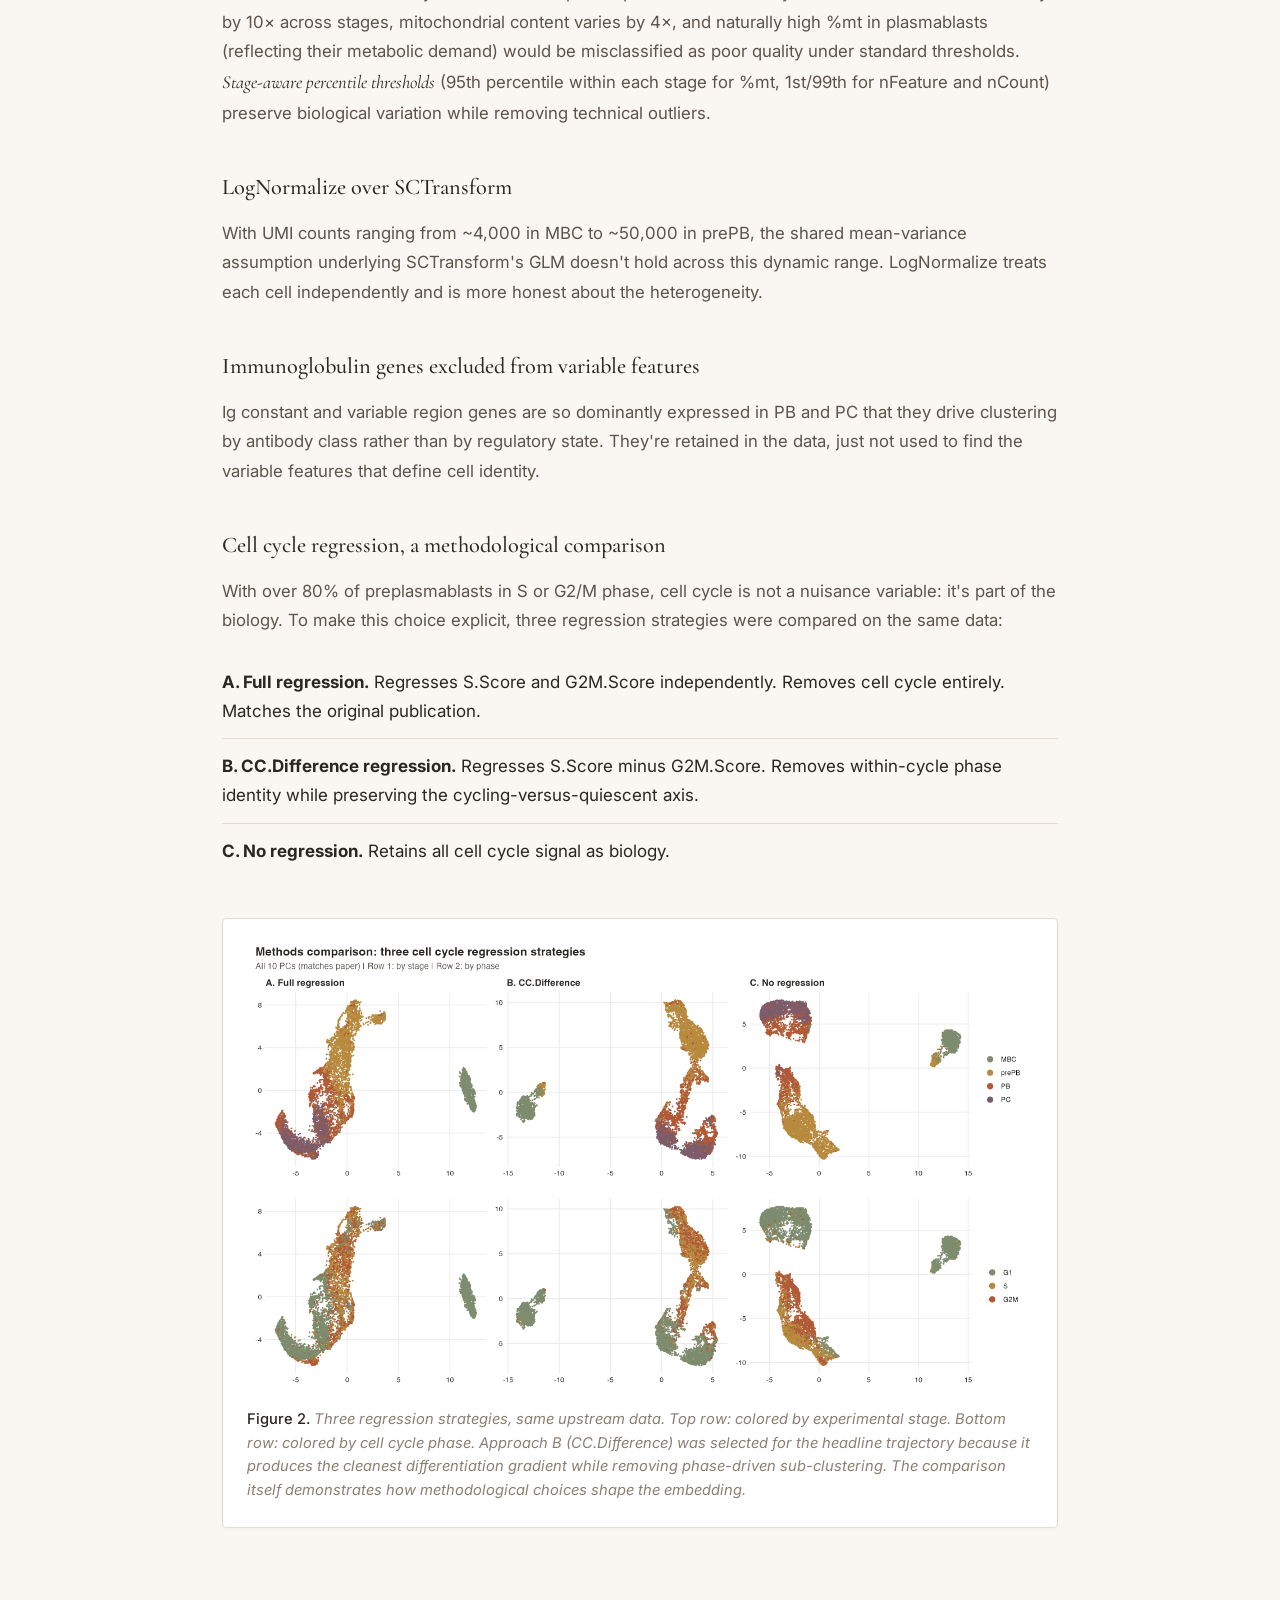
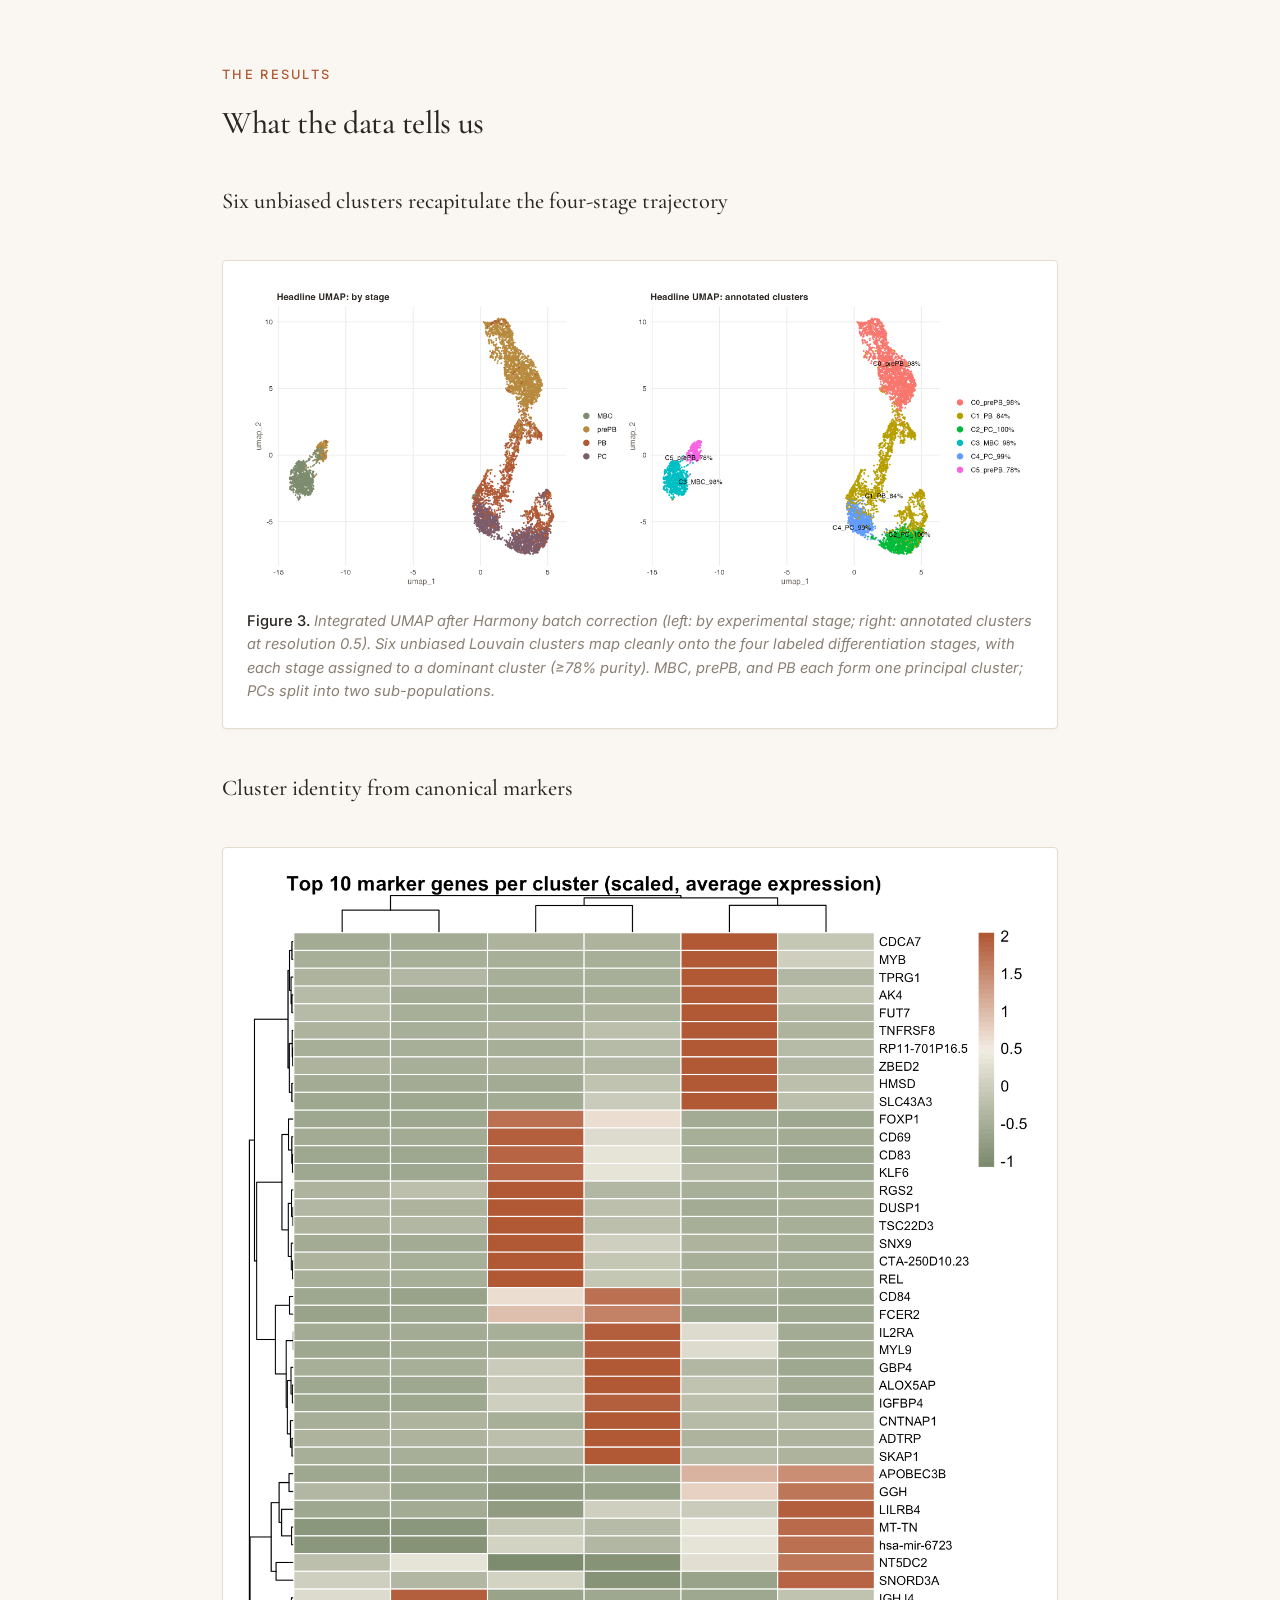
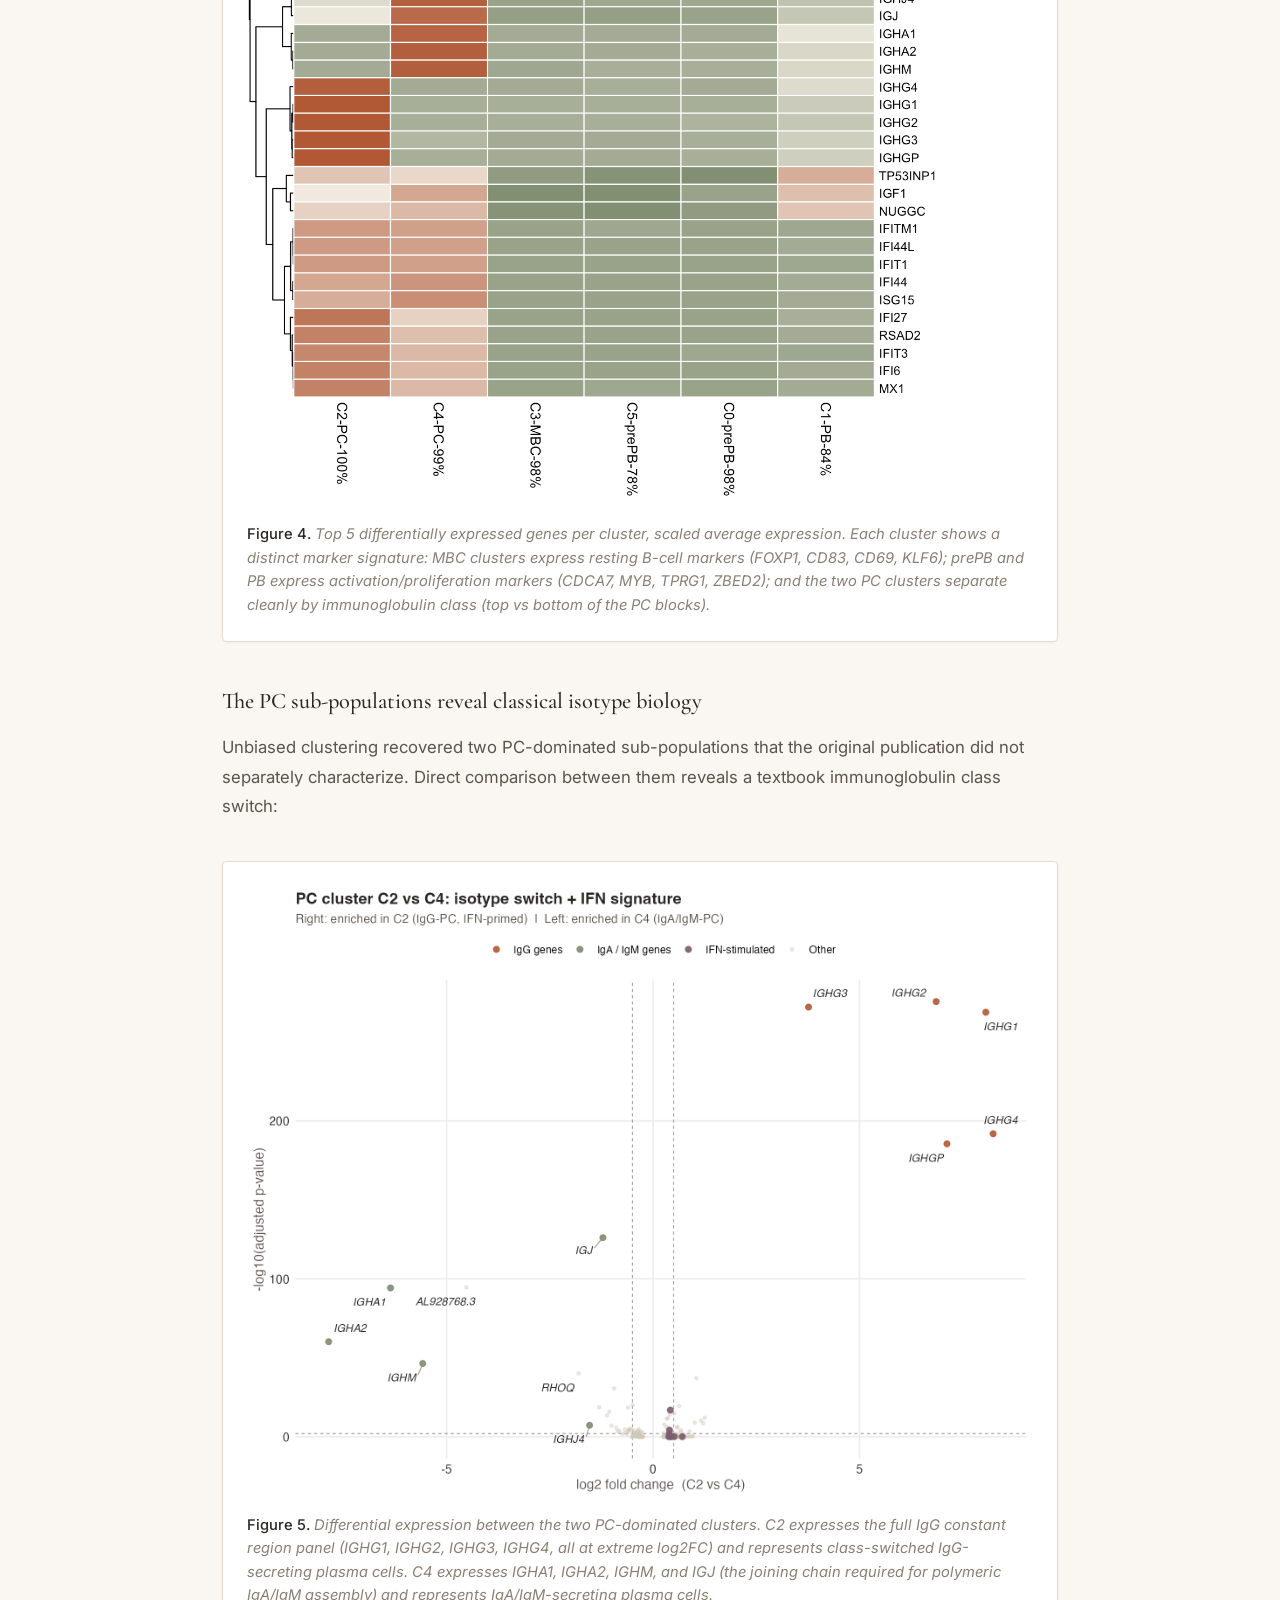
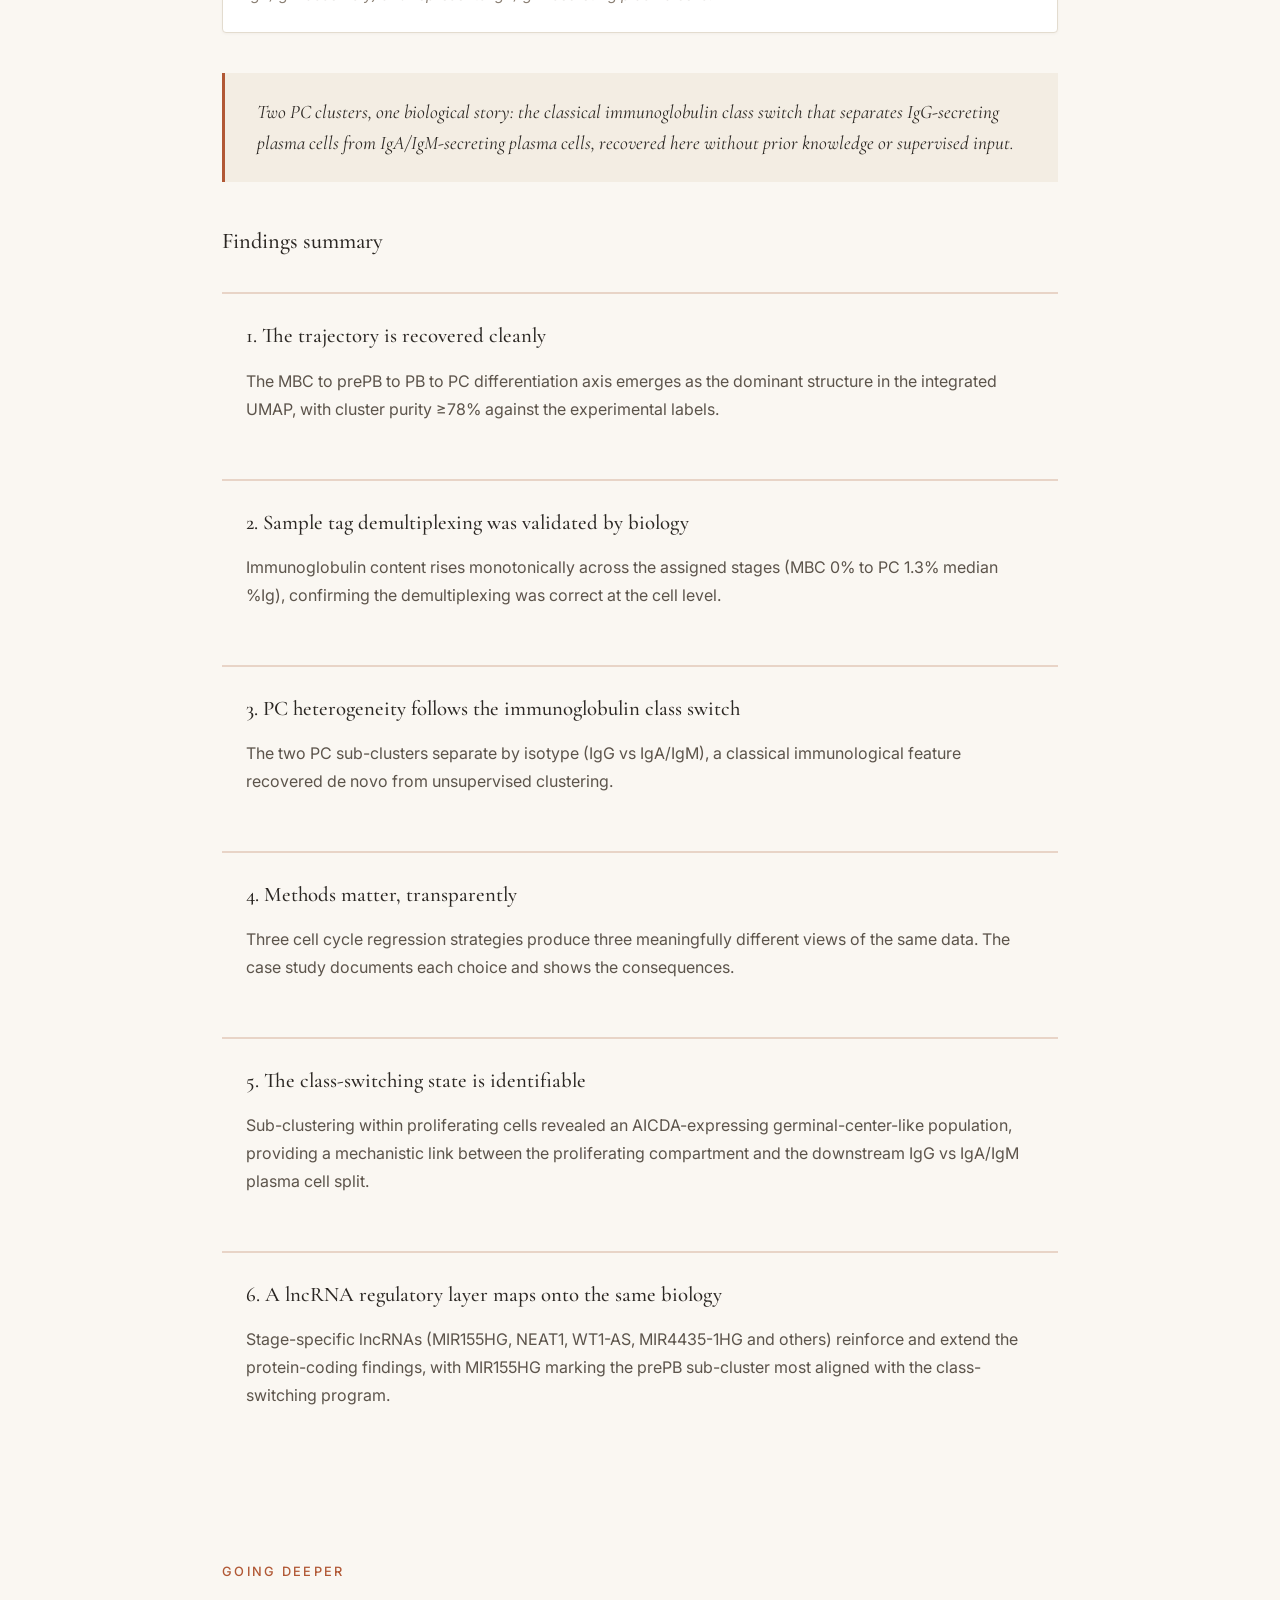
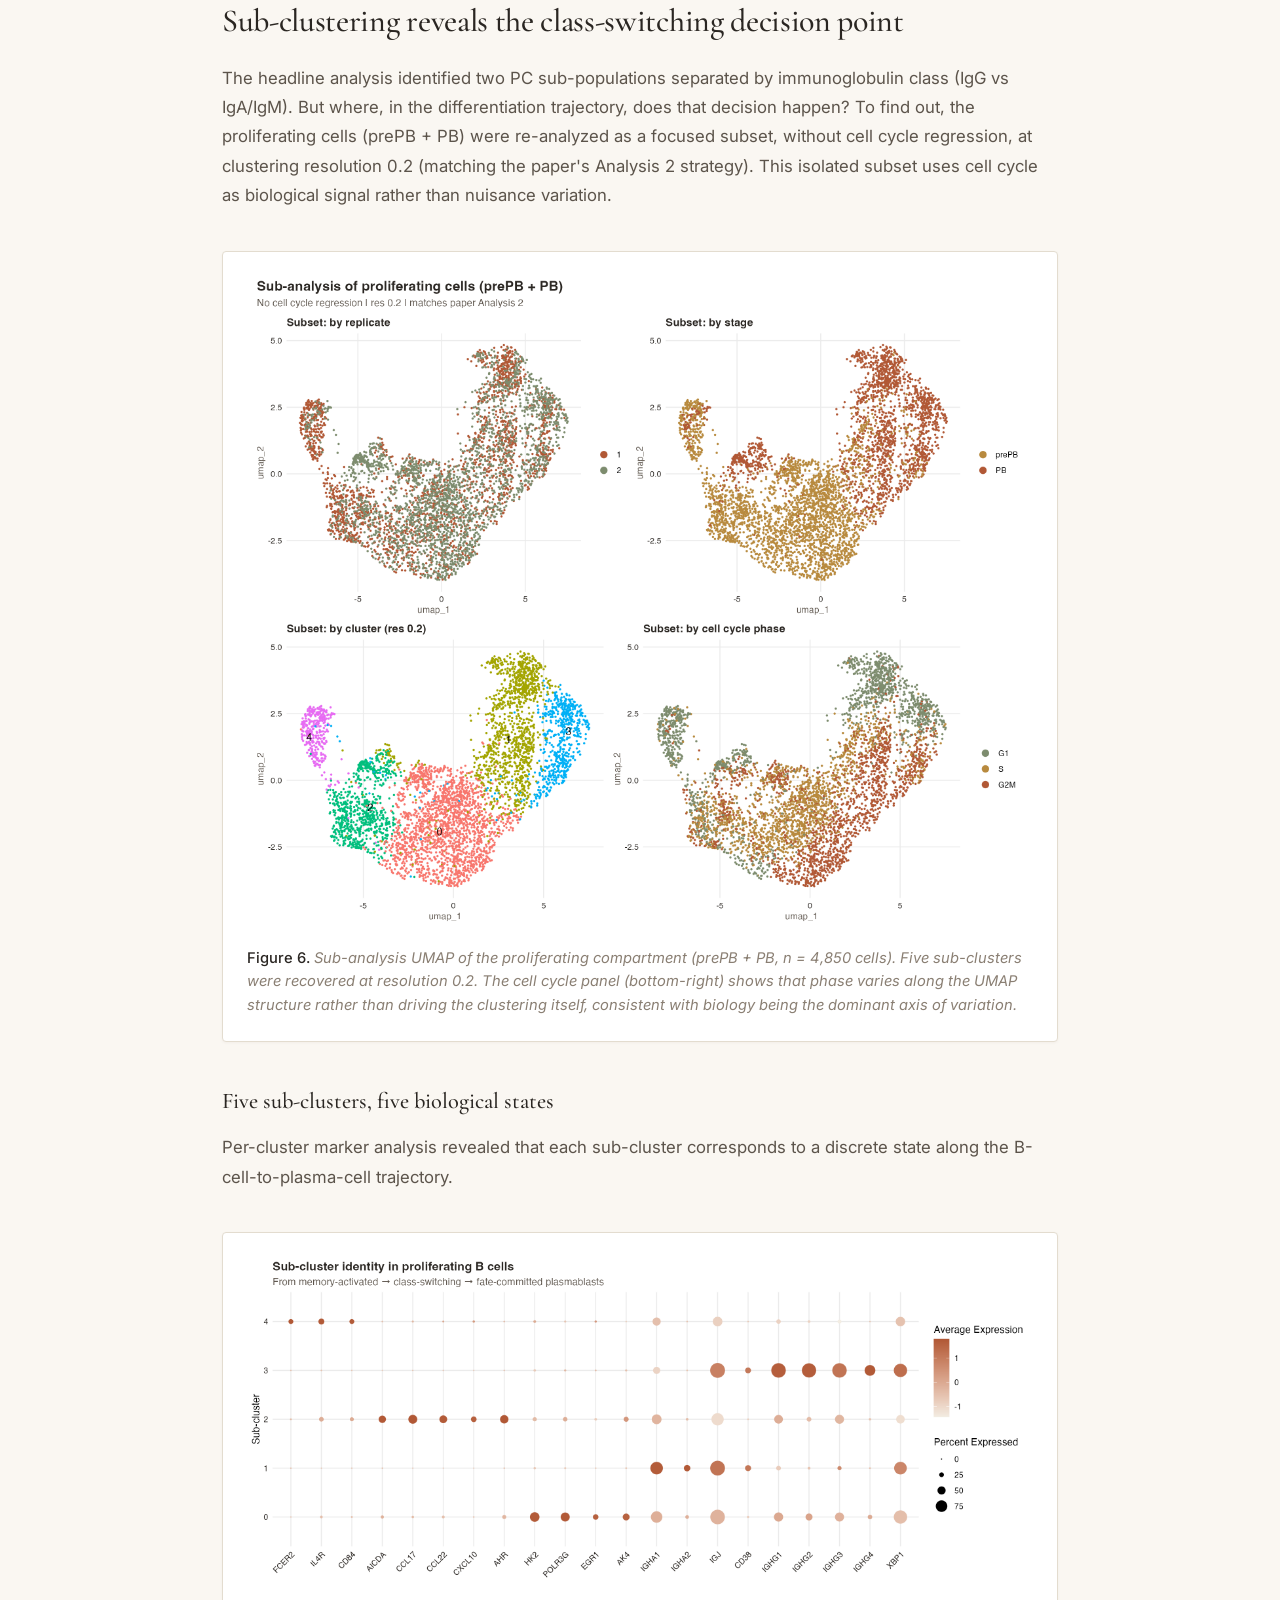
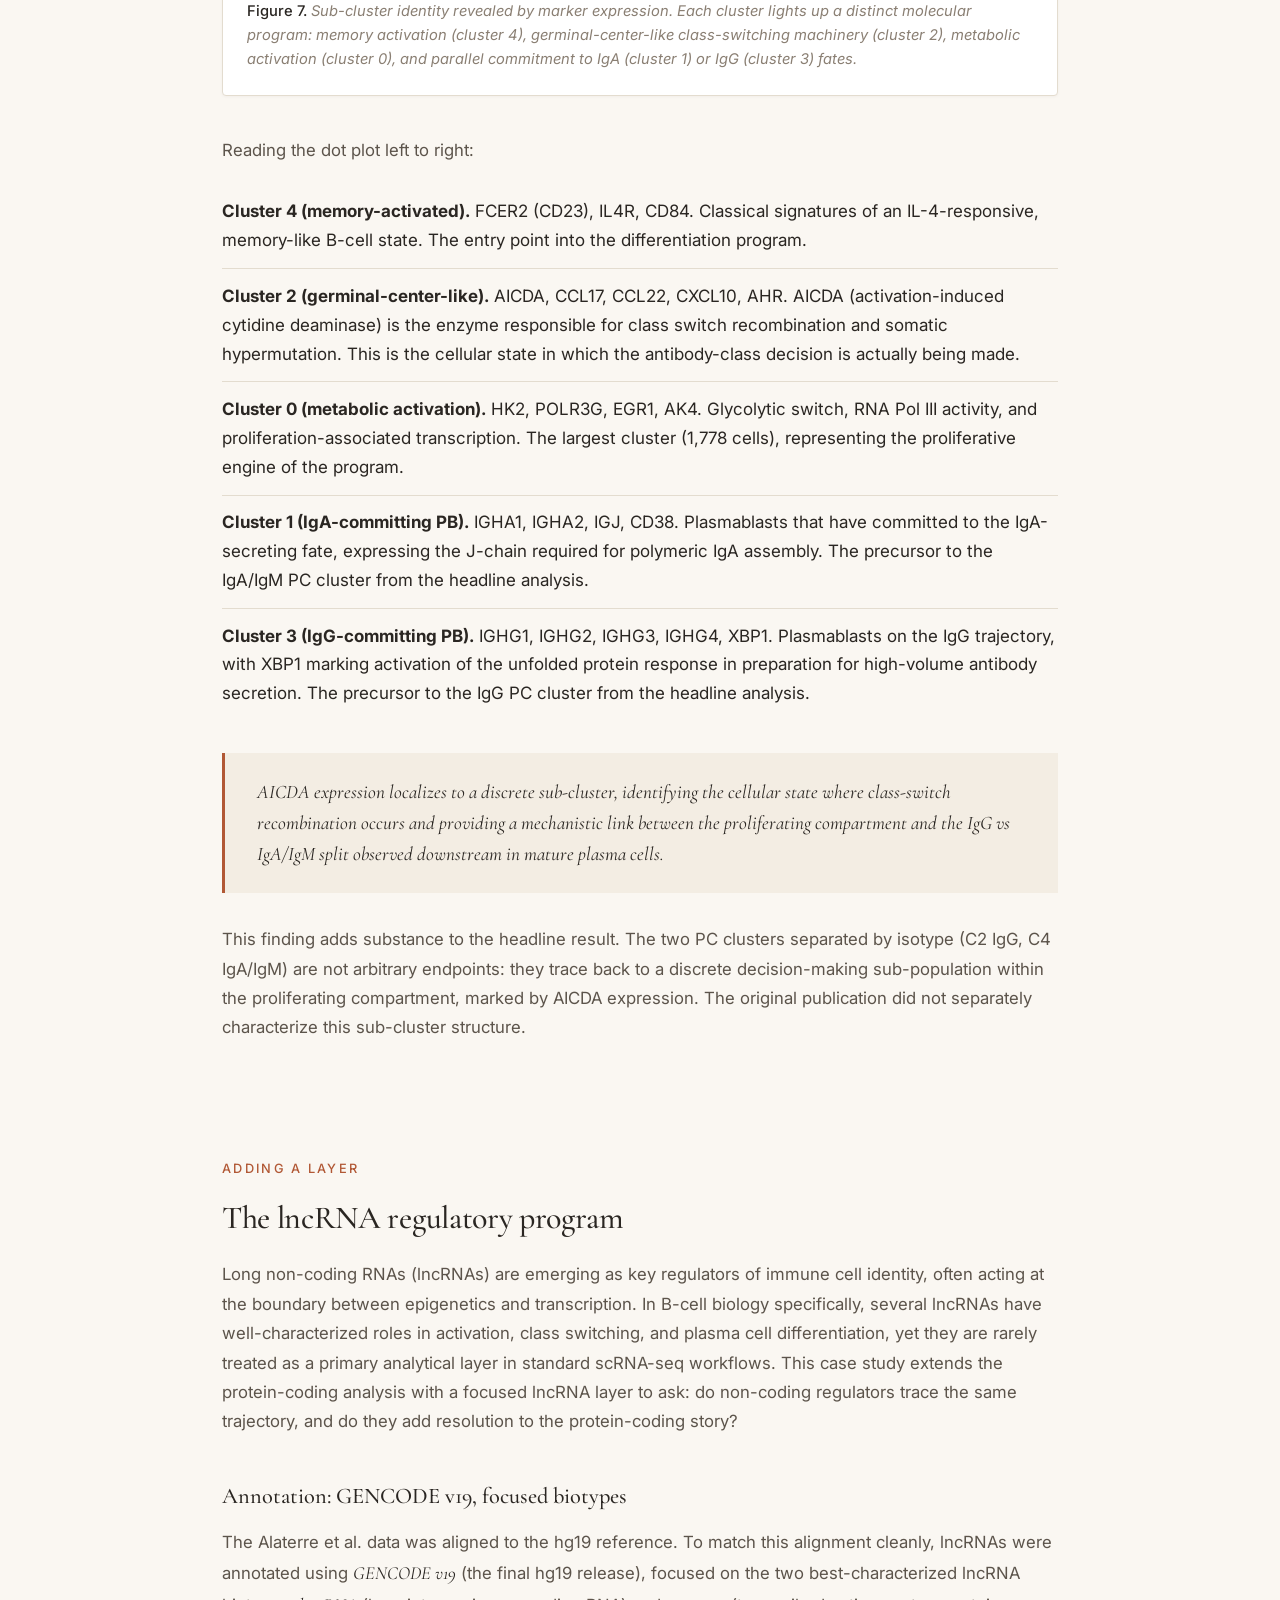
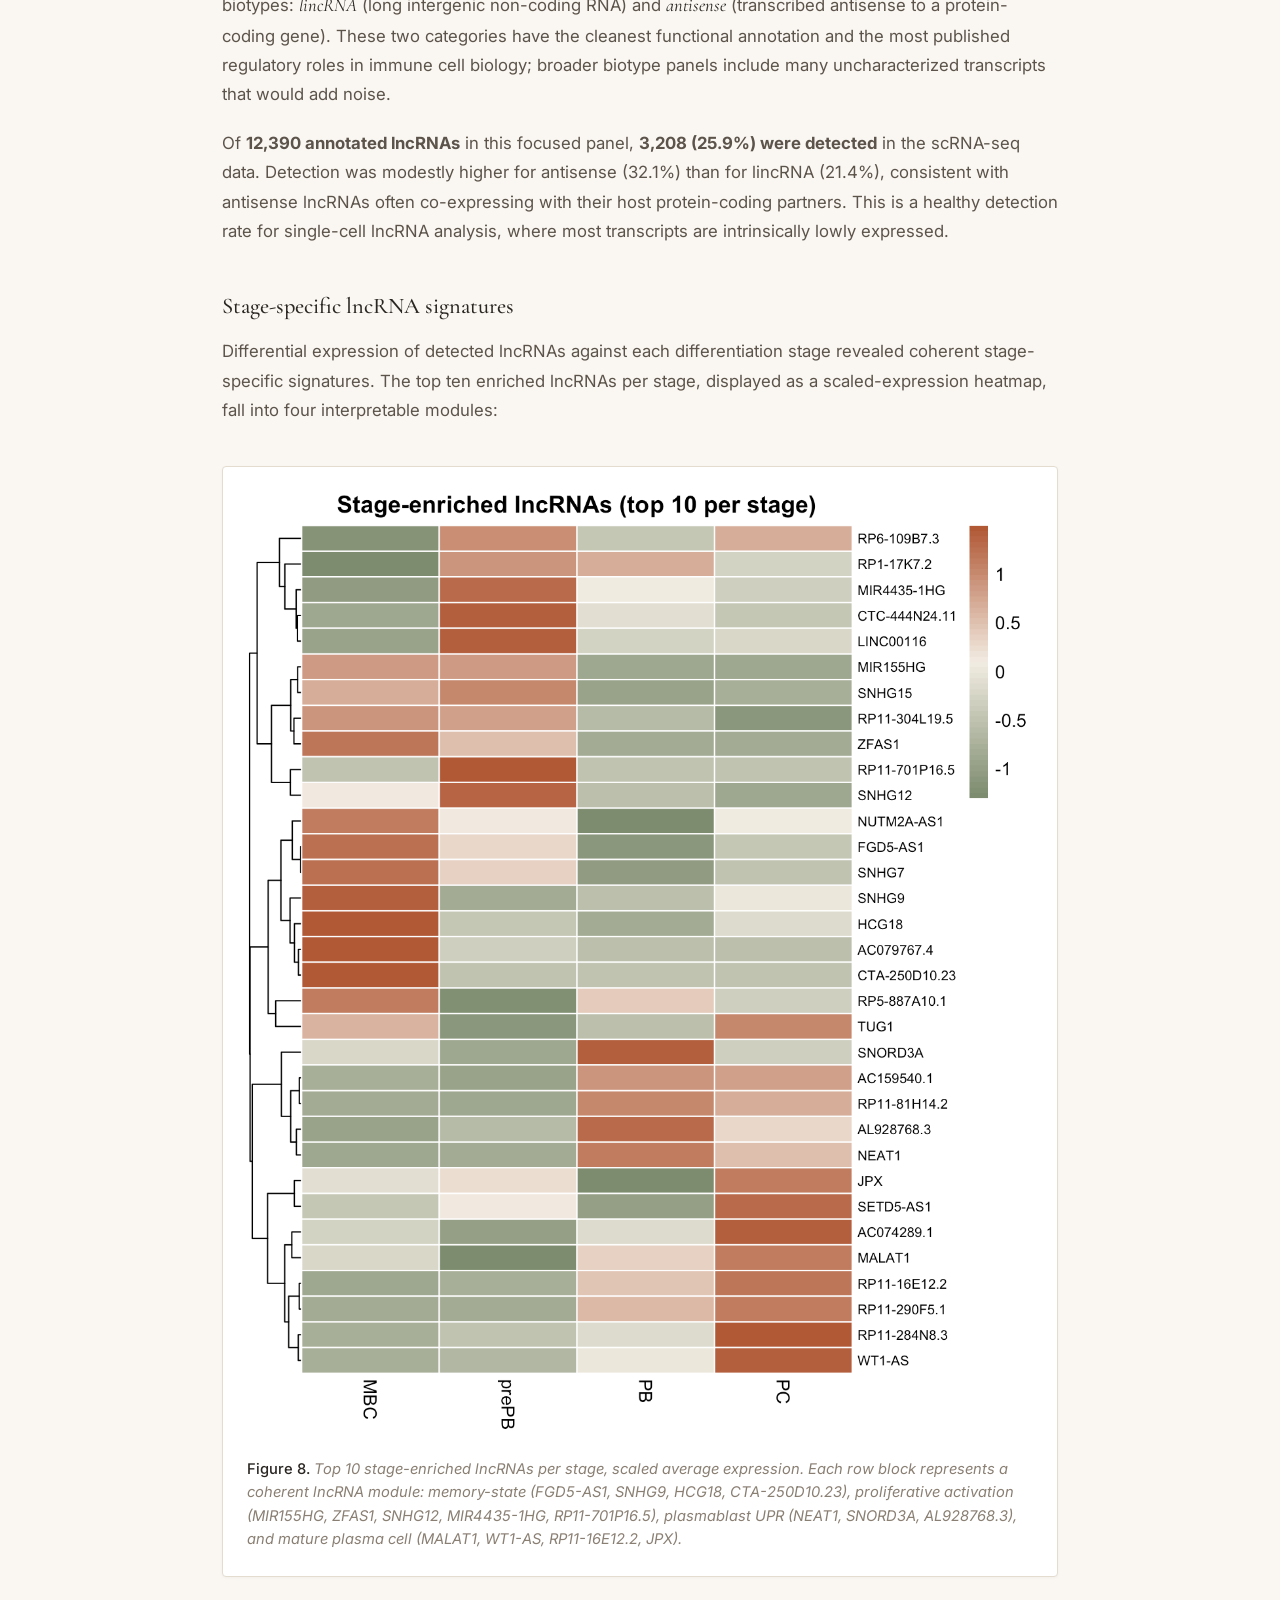
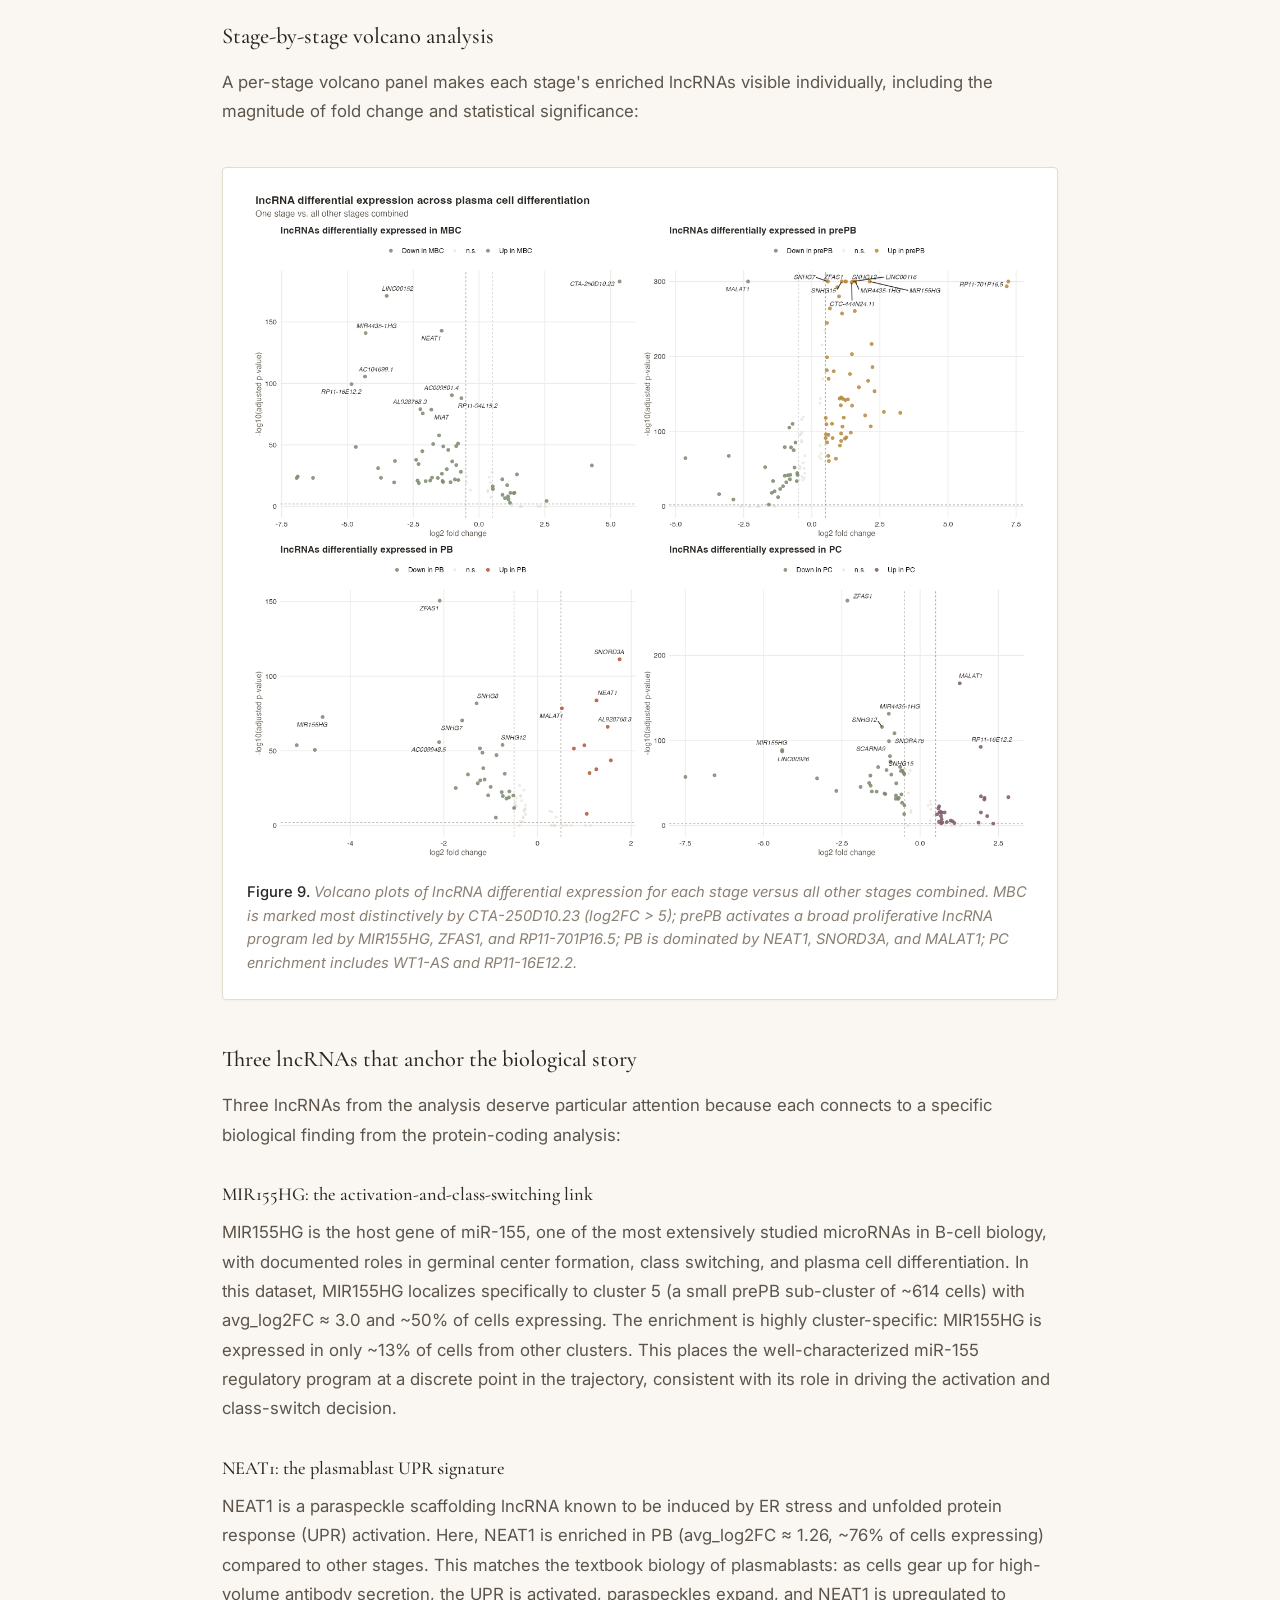
==== commit efb39bba: "Add phase 3" ====
--- a/case-studies/plasma-cell-multiomics.html
+++ b/case-studies/plasma-cell-multiomics.html
@@ -249,6 +249,9 @@
       <span>Differential expression</span>
       <span>lncRNA annotation</span>
       <span>R / Seurat v5</span>
+      <span>scATAC-seq</span>
+      <span>Motif enrichment</span>
+      <span>Multi-omics integration</span>
     </div>
 
     <a href="https://github.com/fblbleng/plasma-cell-multiome-case-study"
@@ -746,7 +749,415 @@
       protein-coding partners.
     </p>
   </section>
-
+<!-- ============================================
+       SECTION 4d, hdWGCNA CO-EXPRESSION NETWORKS (Phase 2.2)
+       ============================================ -->
+  <section class="case-section">
+    <p class="section-label" style="font-size: 0.8rem; text-transform: uppercase; letter-spacing: 0.18em; color: var(--accent); font-weight: 500;">Integrating the layers</p>
+    <h2>Co-expression networks reveal regulatory modules</h2>
+
+    <p>
+      Individual gene-by-gene analysis tells us which genes change between stages,
+      but biology is rarely governed by isolated genes. Regulatory programs operate
+      as <em>modules</em> of co-expressed genes acting together. To make this
+      structure explicit, the protein-coding and lncRNA layers were integrated using
+      <em>hdWGCNA</em> (high-dimensional weighted gene co-expression network
+      analysis), which builds metacells from the integrated data and identifies
+      modules of genes whose expression covaries across the trajectory.
+    </p>
+
+    <h3>Network construction</h3>
+
+    <p>
+      The gene panel for the network combined the 3,000 variable features with the
+      3,208 detected lncRNAs (after excluding immunoglobulin and TR receptor genes),
+      yielding 5,521 genes for network construction. Cells were aggregated into
+      stage-homogeneous metacells (k=25 neighbors, max_shared=10) using the Harmony
+      embedding, reducing 7,920 cells into a more reliable expression matrix for
+      network analysis.
+    </p>
+
+    <p>
+      Soft-thresholding power (β) was selected by scanning powers from 1 to 30 and
+      identifying the smallest value at which the network reaches scale-free
+      topology (R² > 0.8). The diagnostic identified <strong>β = 4</strong> as the
+      optimal value, with healthy mean connectivity (~400) at that power.
+    </p>
+
+    <figure class="case-figure">
+      <img src="../images/case-study/23_softthreshold_diagnostic.png"
+           alt="Four-panel diagnostic plot for soft-thresholding power selection">
+      <figcaption>
+        <strong>Figure 11.</strong> Soft-thresholding diagnostic across powers 1-30.
+        Top-left: scale-free topology R² crosses 0.8 at β = 4 (selected). Top-right:
+        mean connectivity at β = 4 is approximately 400, in the healthy range for
+        biologically interpretable modules. The strong biological signal in this
+        dataset allows a relatively low β to reach scale-free topology.
+      </figcaption>
+    </figure>
+
+    <h3>Four modules emerge from the network</h3>
+
+    <p>
+      Network construction with β = 4 identified <strong>four major co-expression
+      modules</strong> (plus a "grey" unassigned category for genes without strong
+      co-expression patterns). Each module shows a distinct biological signature
+      based on its top hub genes.
+    </p>
+
+    <figure class="case-figure">
+      <img src="../images/case-study/27_kME_per_module.png"
+           alt="kME distribution per module with top hub gene labels">
+      <figcaption>
+        <strong>Figure 12.</strong> kME distribution per module with the top 10 hub
+        genes labeled. The kME value measures how strongly each gene correlates with
+        its module's eigengene. Steep curves indicate tight modules with clearly
+        defined hubs; the labeled hub genes are the biological drivers of each
+        module.
+      </figcaption>
+    </figure>
+
+    <p>The four modules and their biological identity:</p>
+
+    <ul style="list-style: none; padding-left: 0; margin-bottom: 1.5rem;">
+      <li style="padding: 0.8rem 0; border-bottom: 1px solid var(--border);">
+        <span style="display: inline-block; width: 0.85em; height: 0.85em; border-radius: 2px; margin-right: 0.4em; vertical-align: -0.05em; background: #964b00;"></span>
+        <strong style="color: var(--ink);">Brown module (143 genes, 28% lncRNAs)</strong>
+        — <em>Memory B-cell program.</em> Top hubs: MS4A1 (CD20), KLF6, LAPTM5,
+        LTB, ZFP36L1, CD69, CD83, NFKBIA, HLA-DMB. Maps onto the MBC clusters of
+        the trajectory.
+      </li>
+      <li style="padding: 0.8rem 0; border-bottom: 1px solid var(--border);">
+        <span style="display: inline-block; width: 0.85em; height: 0.85em; border-radius: 2px; margin-right: 0.4em; vertical-align: -0.05em; background: #e8b800;"></span>
+        <strong style="color: var(--ink);">Yellow module (53 genes, 3 lncRNAs)</strong>
+        — <em>Activation and class-switching program.</em> Top hubs: SPIB, BATF3,
+        PEA15, CCL22, <strong>MIR155HG</strong>, LTA, CCR7, DEK, TRAF1, CCL17.
+        This module formally links MIR155HG (identified as a stage-specific lncRNA
+        in the differential expression analysis) to BATF3 (the AP-1 family
+        transcription factor essential for class switching) within a single
+        regulatory module.
+      </li>
+      <li style="padding: 0.8rem 0; border-bottom: 1px solid var(--border);">
+        <span style="display: inline-block; width: 0.85em; height: 0.85em; border-radius: 2px; margin-right: 0.4em; vertical-align: -0.05em; background: #4cb5b0;"></span>
+        <strong style="color: var(--ink);">Turquoise module (484 genes, 12% lncRNAs)</strong>
+        — <em>Proliferation and metabolic activation.</em> Top hubs: ACTG1, TUBA1B,
+        TYMS, DUT, LDHA, ENO1, TUBB, RAN, HSPD1. Combines DNA-synthesis machinery,
+        glycolytic metabolism, and cytoskeleton genes characteristic of the
+        proliferating prePB/PB compartment.
+      </li>
+      <li style="padding: 0.8rem 0;">
+        <span style="display: inline-block; width: 0.85em; height: 0.85em; border-radius: 2px; margin-right: 0.4em; vertical-align: -0.05em; background: #4472c4;"></span>
+        <strong style="color: var(--ink);">Blue module (172 genes, 61% lncRNAs)</strong>
+        — <em>IgG plasma cells with type-I interferon response.</em> Top hubs:
+        IFI6, MX1, ISG15, XAF1, IGJ, IFIT1, IFIT3, IFI44L, plus IGHG1 and IGHG2 as
+        connected members. This module integrates the IgG isotype with a
+        classical type I IFN signature, mapping cleanly onto the C2 IgG-PC cluster
+        from the headline analysis.
+      </li>
+    </ul>
+
+    <figure class="case-figure">
+      <img src="../images/case-study/26_module_eigengenes_umap.png"
+           alt="Module eigengene activity overlaid on the headline UMAP">
+      <figcaption>
+        <strong>Figure 13.</strong> Each module's eigengene activity projected onto
+        the headline UMAP. Brown peaks in MBC, yellow in the prePB activation state,
+        turquoise across the proliferating compartment, and blue in the IgG-PC
+        cluster. The spatial pattern of each module recapitulates the
+        differentiation trajectory.
+      </figcaption>
+    </figure>
+
+    <h3>The unified hub-gene network</h3>
+
+    <figure class="case-figure">
+      <img src="../images/case-study/28c_hubnet_clean.png"
+           alt="Unified force-directed network of top hub genes from all four modules">
+      <figcaption>
+        <strong>Figure 14.</strong> Force-directed network of the top hub genes
+        from all four modules. Three modules (brown memory, yellow activation,
+        turquoise proliferation) cluster together as the "active phase" of B-cell
+        differentiation, while the blue module (terminal IgG-PC + IFN response) sits
+        as a biologically distant cluster. The spatial separation reflects the
+        regulatory distance between actively differentiating cells and terminally
+        differentiated plasma cells.
+      </figcaption>
+    </figure>
+
+    <div class="case-key-fact">
+      MIR155HG appears as a hub gene in the yellow class-switching module alongside
+      BATF3, SPIB, and CCL17. This formally validates the lncRNA layer finding that
+      MIR155HG marks the class-switching decision point, embedding it within a
+      regulatory module that includes the transcription factors driving class
+      switch recombination.
+    </div>
+
+    <h3>What the network analysis adds</h3>
+
+    <p>
+      The co-expression network analysis adds three things that the gene-by-gene
+      analyses could not:
+    </p>
+
+    <ul style="list-style: none; padding-left: 0; margin-bottom: 1.5rem;">
+      <li style="padding: 0.6rem 0; border-bottom: 1px solid var(--border);">
+        <strong style="color: var(--ink);">Module-level regulatory units.</strong>
+        Instead of treating AICDA, BATF3, and MIR155HG as independent observations,
+        we now have a defined yellow module that captures the class-switching program
+        as a coherent regulatory unit with named hubs.
+      </li>
+      <li style="padding: 0.6rem 0; border-bottom: 1px solid var(--border);">
+        <strong style="color: var(--ink);">Formal lncRNA-protein integration.</strong>
+        MIR155HG sits in the same module as BATF3 and SPIB; PC-marker lncRNAs sit in
+        the same module as the IGHG genes and ISGs. These co-membership relationships
+        are testable hypotheses about co-regulation.
+      </li>
+      <li style="padding: 0.6rem 0;">
+        <strong style="color: var(--ink);">A summary view across all genes.</strong>
+        The four modules summarize the biology of 5,521 genes into four interpretable
+        regulatory programs (plus 4,669 genes that did not show strong co-expression,
+        mostly lowly-expressed lncRNAs that lack the power for network inference at
+        single-cell resolution).
+      </li>
+    </ul>
+
+    <p>
+      Next steps planned for this analysis include TF-target inference with SCENIC
+      to formally distinguish regulators from regulated genes within each module,
+      and integration of the scATAC-seq data (also available from the same study)
+      to add a chromatin-accessibility layer to the regulatory networks.
+    </p>
+  </section>
+  
+  <!-- ============================================
+       SECTION 4e, scATAC-seq CHROMATIN INTEGRATION (Phase 3)
+       Insert this block AFTER the hdWGCNA section (4d) and
+       BEFORE the Reproducibility section (Section 5).
+       ============================================ -->
+  <section class="case-section">
+    <p class="section-label" style="font-size: 0.8rem; text-transform: uppercase; letter-spacing: 0.18em; color: var(--accent); font-weight: 500;">The chromatin layer</p>
+    <h2>What opens before it is expressed</h2>
+
+    <p>
+      RNA tells us which genes are active. Chromatin tells us which genes are
+      <em>poised</em> to be active, and which regulatory switches the cell has
+      thrown to get there. The same study that generated the RNA data also profiled
+      matched single-cell ATAC-seq (assay for transposase-accessible chromatin),
+      measuring which regions of the genome are open and accessible at each
+      differentiation stage. This phase integrates that chromatin layer with the
+      RNA findings, asking a sharper question: <em>which transcription factors
+      drive each step of the journey from memory B cell to plasma cell?</em>
+    </p>
+
+    <dl class="meta-box">
+      <div><dt>Assay</dt><dd>single-cell ATAC-seq (10x scATAC)</dd></div>
+      <div><dt>Dataset</dt><dd>GSE242324. 10,267 cells across 4 stages, 309,343 unified peaks</dd></div>
+      <div><dt>Reference</dt><dd>hg19, JASPAR2020 vertebrate motifs</dd></div>
+      <div><dt>Tooling</dt><dd>Signac, motifmatchr, RSpectra, visNetwork</dd></div>
+    </dl>
+
+    <h3>A note on the source data</h3>
+
+    <p>
+      Honesty about data quality is part of the work. The fragments files deposited
+      with GSE242324 contain a coordinate corruption: start positions were written
+      in scientific notation (for example, <em>1.44e+08</em> in place of the exact
+      integer), losing the precision needed for fragment-level quality metrics. The
+      analysis was therefore built on the precomputed peak-by-cell count matrices,
+      which preserve correct coordinates. Two consequences follow: TSS enrichment and
+      nucleosome-signal quality metrics were not computed, and coverage track plots
+      were not generated. Cell-level quality control instead used peak count
+      thresholds. The core analyses (clustering, differential accessibility, motif
+      enrichment) depend only on the count matrices and are unaffected. Adapting to
+      imperfect public data is a routine part of computational biology, and
+      documenting the choice is more useful than hiding it.
+    </p>
+
+    <h3>Chromatin alone recovers the developmental stages</h3>
+
+    <p>
+      Before asking about regulation, a sanity check: does the chromatin landscape
+      carry enough information to distinguish the four stages on its own? After
+      TF-IDF normalization and dimensionality reduction by latent semantic indexing,
+      the cells were embedded and clustered using only their accessibility profiles,
+      with no input from the RNA labels.
+    </p>
+
+    <figure class="case-figure">
+      <img src="../images/case-study/32_atac_umap_by_stage.png"
+           alt="scATAC-seq UMAP of 10,267 cells colored by differentiation stage, showing four cleanly separated clusters">
+      <figcaption>
+        <strong>Figure 15.</strong> scATAC-seq UMAP of 10,267 cells across 309,343
+        unified peaks, colored by experimental stage. The four differentiation stages
+        separate cleanly in chromatin space, with prePB forming the most distinctive
+        territory (the stage with the most open chromatin, more than twice the median
+        peaks per cell of any other stage). Chromatin accessibility alone recovers the
+        same biology identified in the RNA analysis.
+      </figcaption>
+    </figure>
+
+    <h3>A single dramatic remodeling step</h3>
+
+    <p>
+      With the stages confirmed, the natural question is what changes between them.
+      Rather than comparing each stage against all others, the differential
+      accessibility analysis followed the trajectory itself: three sequential
+      transitions, each comparing adjacent stages. For every transition, peaks were
+      classified as <em>opening</em> (gaining accessibility moving forward) or
+      <em>closing</em> (losing it).
+    </p>
+
+    <figure class="case-figure">
+      <img src="../images/case-study/36_atac_da_transition_summary.png"
+           alt="Bar chart of peaks opening and closing at each developmental transition, with T1 dramatically larger">
+      <figcaption>
+        <strong>Figure 16.</strong> Significant peaks opening (up) and closing (down)
+        at each developmental transition. The first transition (MBC to prePB) involves
+        23,347 opening and 14,979 closing peaks, three to seventeen times more
+        chromatin remodeling than the later transitions. The chromatin landscape is
+        essentially rewritten at the entry into the differentiation program, then
+        refined rather than rebuilt at each subsequent step.
+      </figcaption>
+    </figure>
+
+    <p>
+      The magnitude reinforces the pattern. Opening peaks at the MBC-to-prePB
+      transition show a median accessibility increase of roughly twenty-fold, while
+      the later transitions proceed largely through selective closing of regulatory
+      elements rather than dramatic opening. This is a coherent biological story:
+      once a memory B cell commits to the plasma cell fate, the regulatory
+      architecture is set early, and commitment proceeds by progressive repression
+      of what is no longer needed.
+    </p>
+
+    <div class="case-key-fact">
+      The chromatin landscape is rewritten once, at the entry into differentiation.
+      The MBC to prePB transition accounts for the overwhelming majority of all
+      accessibility changes; later stages refine the established landscape rather
+      than rebuilding it.
+    </div>
+
+    <h3>Three regulatory axes, written in the motifs</h3>
+
+    <p>
+      Open chromatin is where transcription factors bind. By scanning the DNA
+      sequence underneath each transition's opening peaks for known binding motifs
+      (the JASPAR2020 vertebrate collection of roughly 750 motifs) and testing for
+      enrichment against the genomic background, the analysis identifies which
+      transcription factor families are likely driving each step.
+    </p>
+
+    <p>
+      The raw enrichment is dominated by ubiquitous, GC-rich-binding factors (KLF,
+      SP, EGR, NRF1 families) that appear active in essentially any open chromatin.
+      To surface what is <em>distinctive</em> about each transition rather than what
+      is universally present, the enrichment scores were row-normalized, revealing
+      which factors are relatively more enriched in one transition than the others.
+    </p>
+
+    <figure class="case-figure">
+      <img src="../images/case-study/38b_motif_heatmap_zscored.png"
+           alt="Z-scored heatmap of transition-specific transcription factor motif enrichment across three transitions">
+      <figcaption>
+        <strong>Figure 17.</strong> Transition-specific motif enrichment, row
+        z-scored so that each factor's relative preference across the three
+        transitions is visible. Three regulatory axes emerge: an AP-1 family axis
+        (JUN, FOS, FOSL2, FOSB heterodimers, ATF7, EGR1, CREM) at the MBC-to-prePB
+        transition; a POU2F2 / KLF / XBP1 axis at the prePB-to-PB transition; and an
+        IRF / STAT axis (IRF3, STAT2, plus RELB and the TFAP2 family) at the terminal
+        PB-to-PC transition.
+      </figcaption>
+    </figure>
+
+    <p>
+      Each axis carries textbook biological meaning. The <em>AP-1 family</em>
+      (FOS/JUN heterodimers) is the canonical B-cell activation complex, and its
+      enrichment at the very first transition matches the burst of chromatin opening
+      seen in Figure 16. The <em>POU2F2</em> motif (Oct-2) is one of the most
+      classical plasma cell transcription factors, essential for immunoglobulin
+      expression, and it appears precisely at the specification step where cells
+      commit to the plasmablast fate. The <em>IRF and STAT</em> motifs at terminal
+      differentiation connect directly to the type-I interferon signature identified
+      in the RNA analysis.
+    </p>
+
+    <h3>Where chromatin and RNA tell the same story</h3>
+
+    <p>
+      The reward for building both layers is that they can validate each other. Two
+      regulatory programs are now supported by independent evidence from two
+      molecular modalities. The AP-1 axis is enriched in the chromatin opening at the
+      first transition (this analysis) <em>and</em> the AP-1 factor BATF3 sits as a
+      hub gene in the yellow class-switching co-expression module (Phase 2.2), the
+      same module that contains MIR155HG. The IRF / STAT axis is enriched in the
+      chromatin opening at terminal differentiation <em>and</em> the interferon-response
+      genes it regulates (IFI6, MX1, ISG15, XAF1, IFIT1, IFIT3) are the hub genes of
+      the blue IgG-plasma-cell module.
+    </p>
+
+    <p>
+      The network below assembles this integration into a single view. Each
+      developmental transition is its own constellation: transcription factors
+      (squares, identified from chromatin motif enrichment) on the outer ring, hub
+      genes (circles, identified from RNA co-expression modules) on the inner ring,
+      colored by their module identity. Reading left to right traces the
+      differentiation trajectory.
+    </p>
+
+    <figure class="case-figure">
+      <iframe src="../images/case-study/41_multiomics_network_circular.html"
+              width="100%" height="870" frameborder="0"
+              style="border-radius: 4px; background: white;"
+              title="Interactive multi-omics regulatory network">
+      </iframe>
+      <figcaption>
+        <strong>Figure 18.</strong> Multi-omics regulatory network of plasma cell
+        differentiation, integrating chromatin and RNA evidence. Squares are
+        transcription factors with motifs enriched in transition-opening peaks
+        (chromatin layer); circles are hub genes from hdWGCNA co-expression modules
+        (RNA layer); colors denote module identity. Three regulatory programs are
+        shown side by side: the AP-1 axis driving activation entry (left, yellow), the
+        POU2F2 / KLF / XBP1 axis driving plasmablast specification (centre, brown and
+        turquoise), and the IRF / STAT axis driving terminal differentiation (right,
+        blue). Hover any node for detail; use the dropdown to focus on a single
+        transition. <em>Interactive figure, best viewed on a wider screen.</em>
+      </figcaption>
+    </figure>
+
+    <div class="case-key-fact">
+      The AP-1 family and the IRF / STAT family are each evidenced twice over: once in
+      the chromatin that opens at their transition, and once in the RNA co-expression
+      module they regulate. Two independent molecular layers converge on the same
+      regulatory programs.
+    </div>
+
+    <h3>What the chromatin layer adds, and what comes next</h3>
+
+    <p>
+      The chromatin analysis adds a directional, mechanistic dimension to the RNA
+      findings. Where the RNA modules identified <em>which genes move together</em>,
+      the motif enrichment identifies <em>which transcription factors plausibly drive
+      them</em>, and the differential accessibility shows <em>when</em> in the
+      trajectory the regulatory landscape is established. The integration converts a
+      set of co-expression correlations into testable hypotheses about regulation:
+      that AP-1 factors open the activation program, that POU2F2 and XBP1 specify the
+      secretory plasmablast, and that IRF / STAT activity accompanies terminal
+      differentiation.
+    </p>
+
+    <p>
+      The work is bounded by its data. The ATAC dataset provides one sample per
+      stage, so biological replication at the chromatin level is not available, and
+      the fragment-level corruption described above precludes per-cell motif activity
+      scoring (which would otherwise sharpen the per-cell regulatory inference). The
+      natural next step, planned for the following phase, is TF-target inference with
+      SCENIC on the RNA data, which would formally distinguish regulators from their
+      targets within each module and allow the construction of a directed regulatory
+      network spanning transcription factors, protein-coding targets, and the lncRNA
+      layer together.
+    </p>
+  </section>
+  
   <!-- SECTION 5, REPRODUCIBILITY -->
   <section class="case-section">
     <p class="section-label" style="font-size: 0.8rem; text-transform: uppercase; letter-spacing: 0.18em; color: var(--accent); font-weight: 500;">The code</p>
@@ -785,6 +1196,13 @@
         <li>✓ Sub-cluster biological interpretation</li>
         <li>✓ GENCODE annotation + lncRNA panels</li>
         <li>✓ Non-coding RNA biology integration</li>
+        <li>✓ hdWGCNA co-expression networks</li>
+        <li>✓ Hub gene identification</li>
+        <li>✓ lncRNA-protein co-expression analysis</li>
+        <li>✓ scATAC-seq analysis (Signac)</li>
+        <li>✓ Motif enrichment (JASPAR)</li>
+        <li>✓ Multi-omics integration</li>
+        <li>✓ Interactive network visualization</li>
         <li>✓ Publication-quality figure design</li>
         <li>✓ Reproducible pipeline engineering</li>
         <li>✓ Methodological transparency</li>
